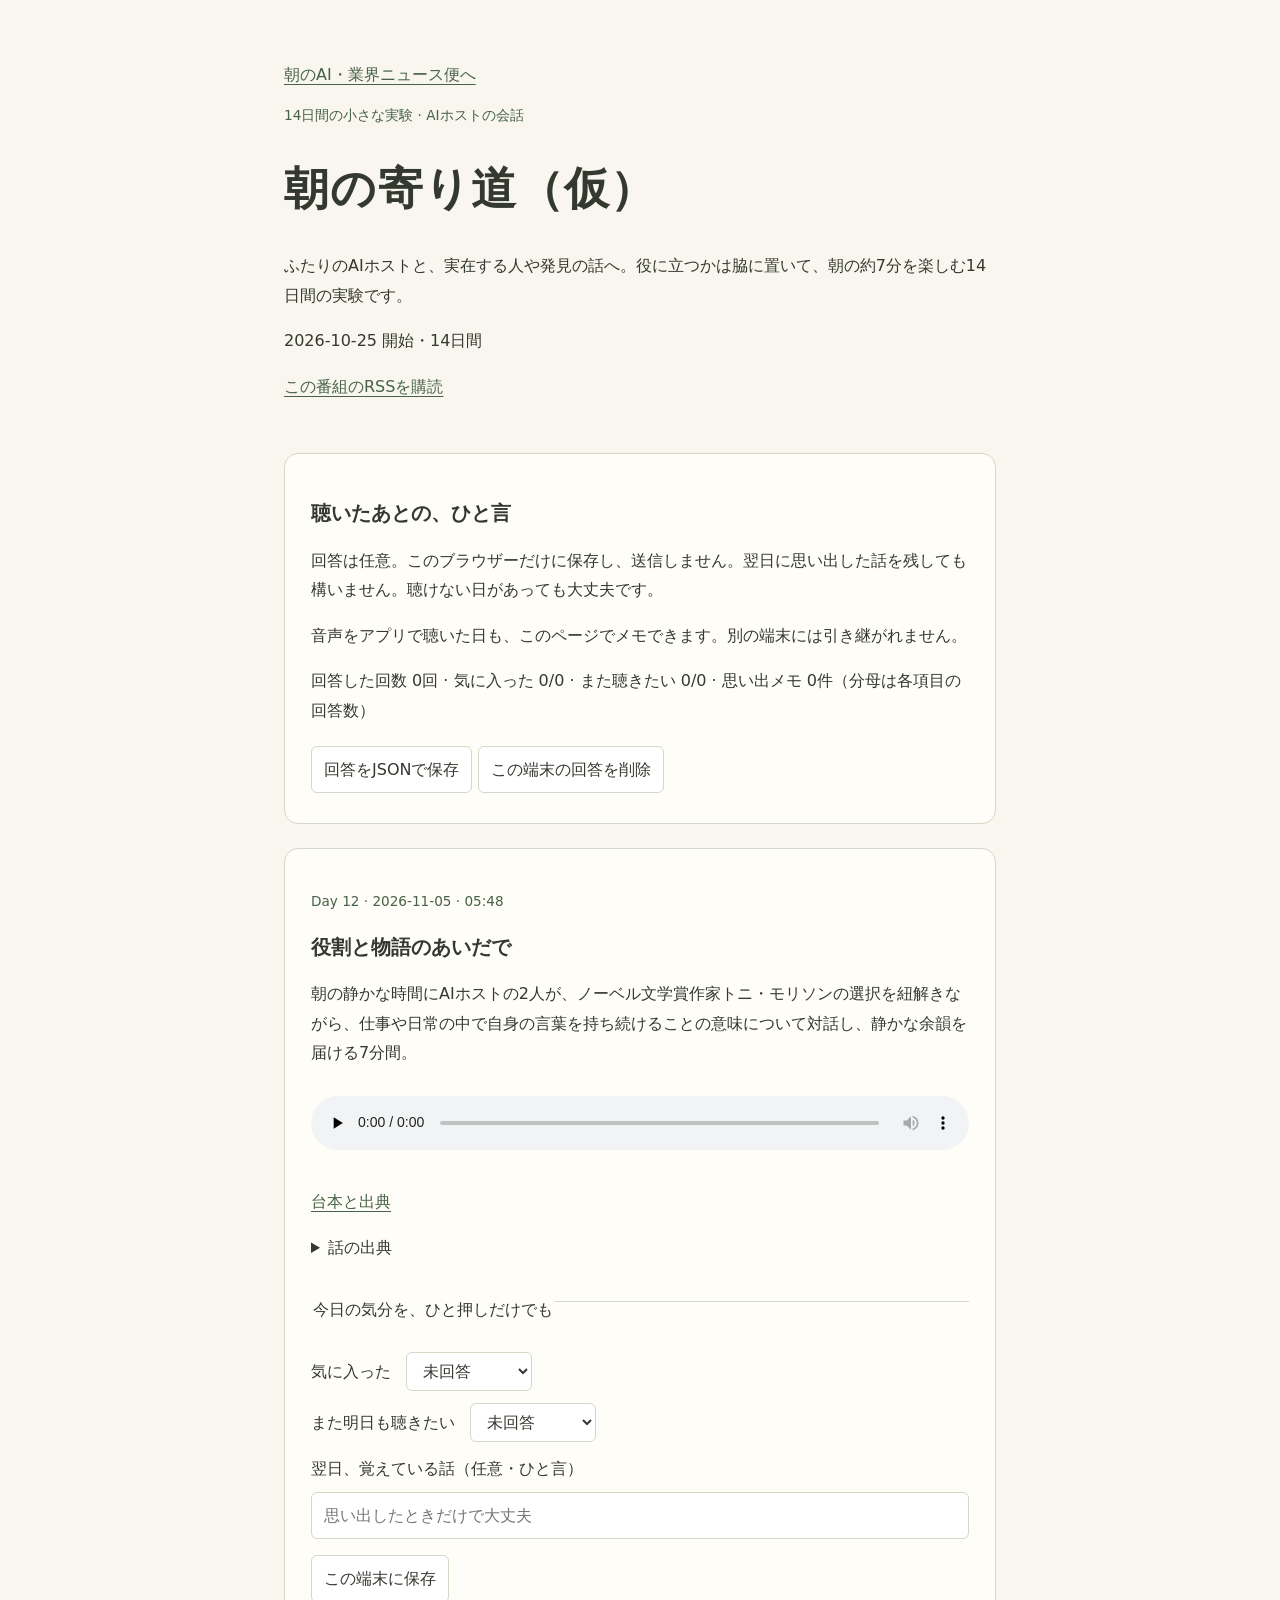
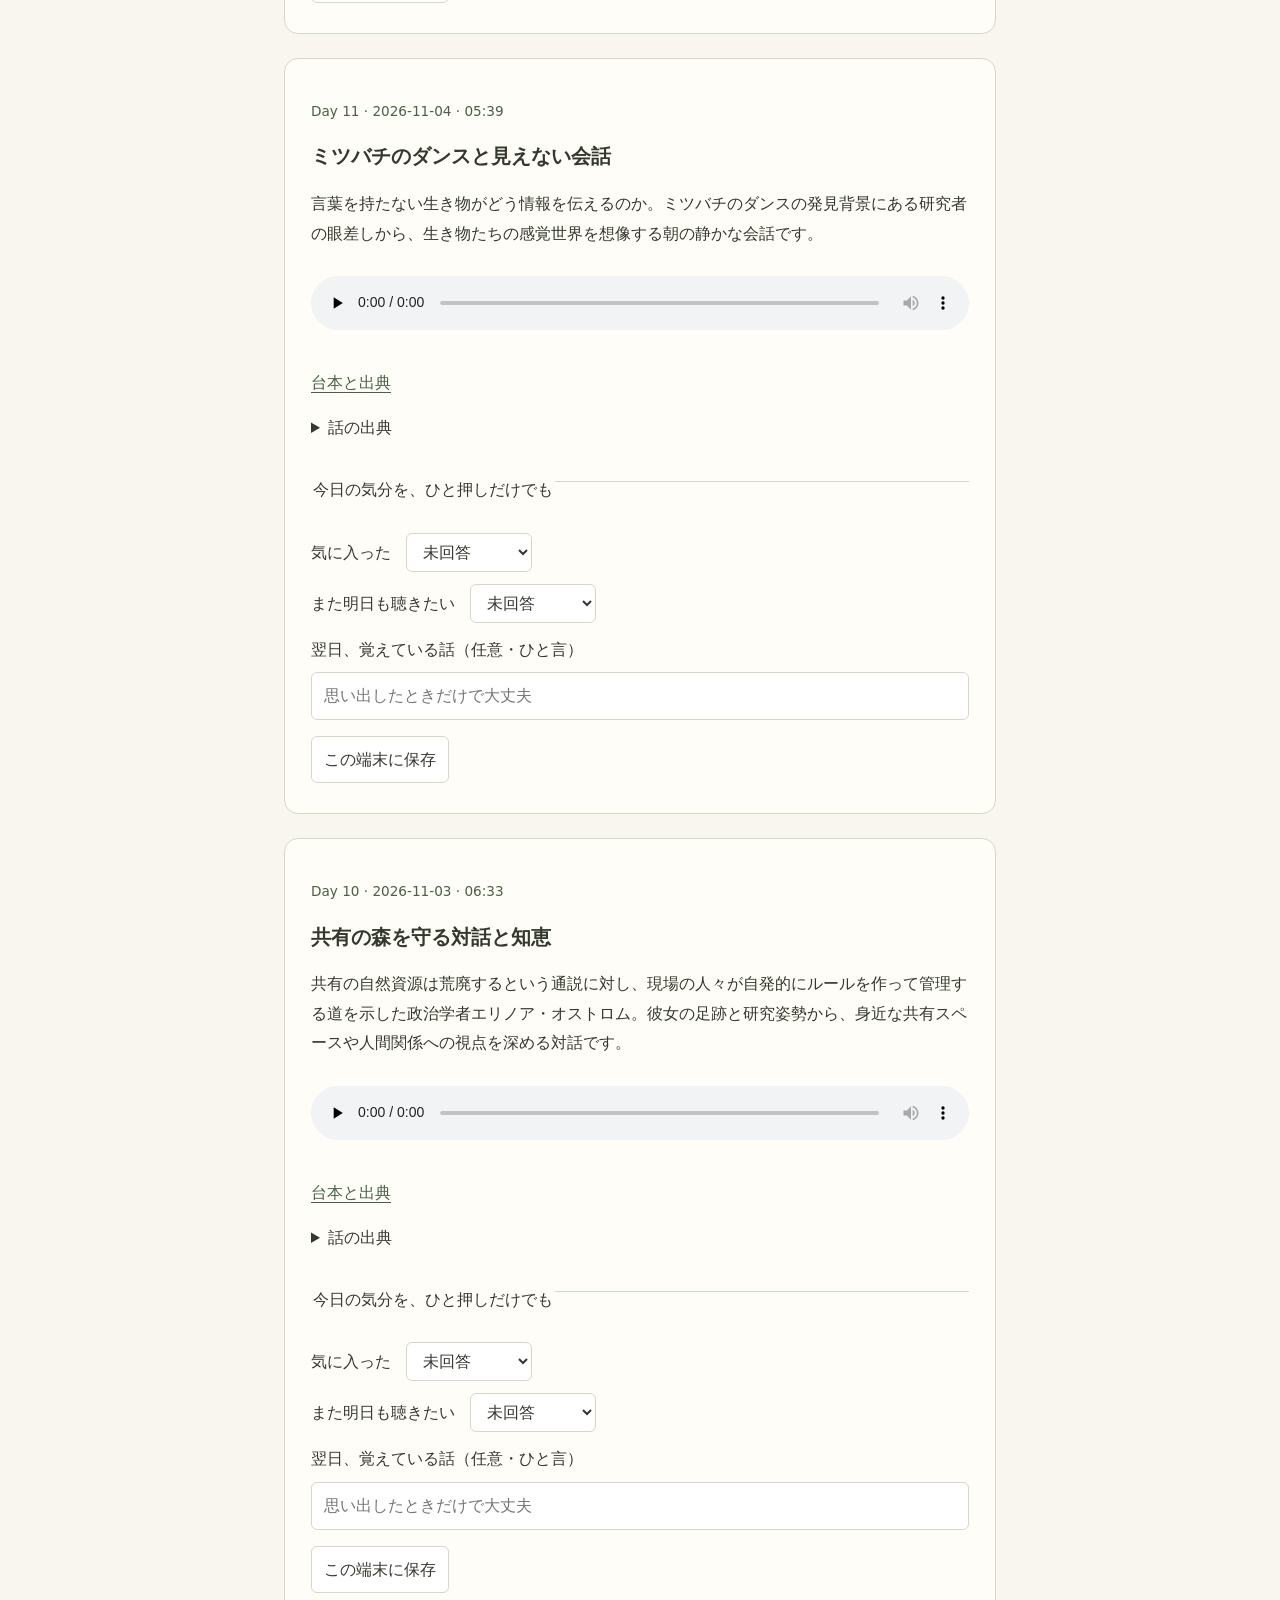
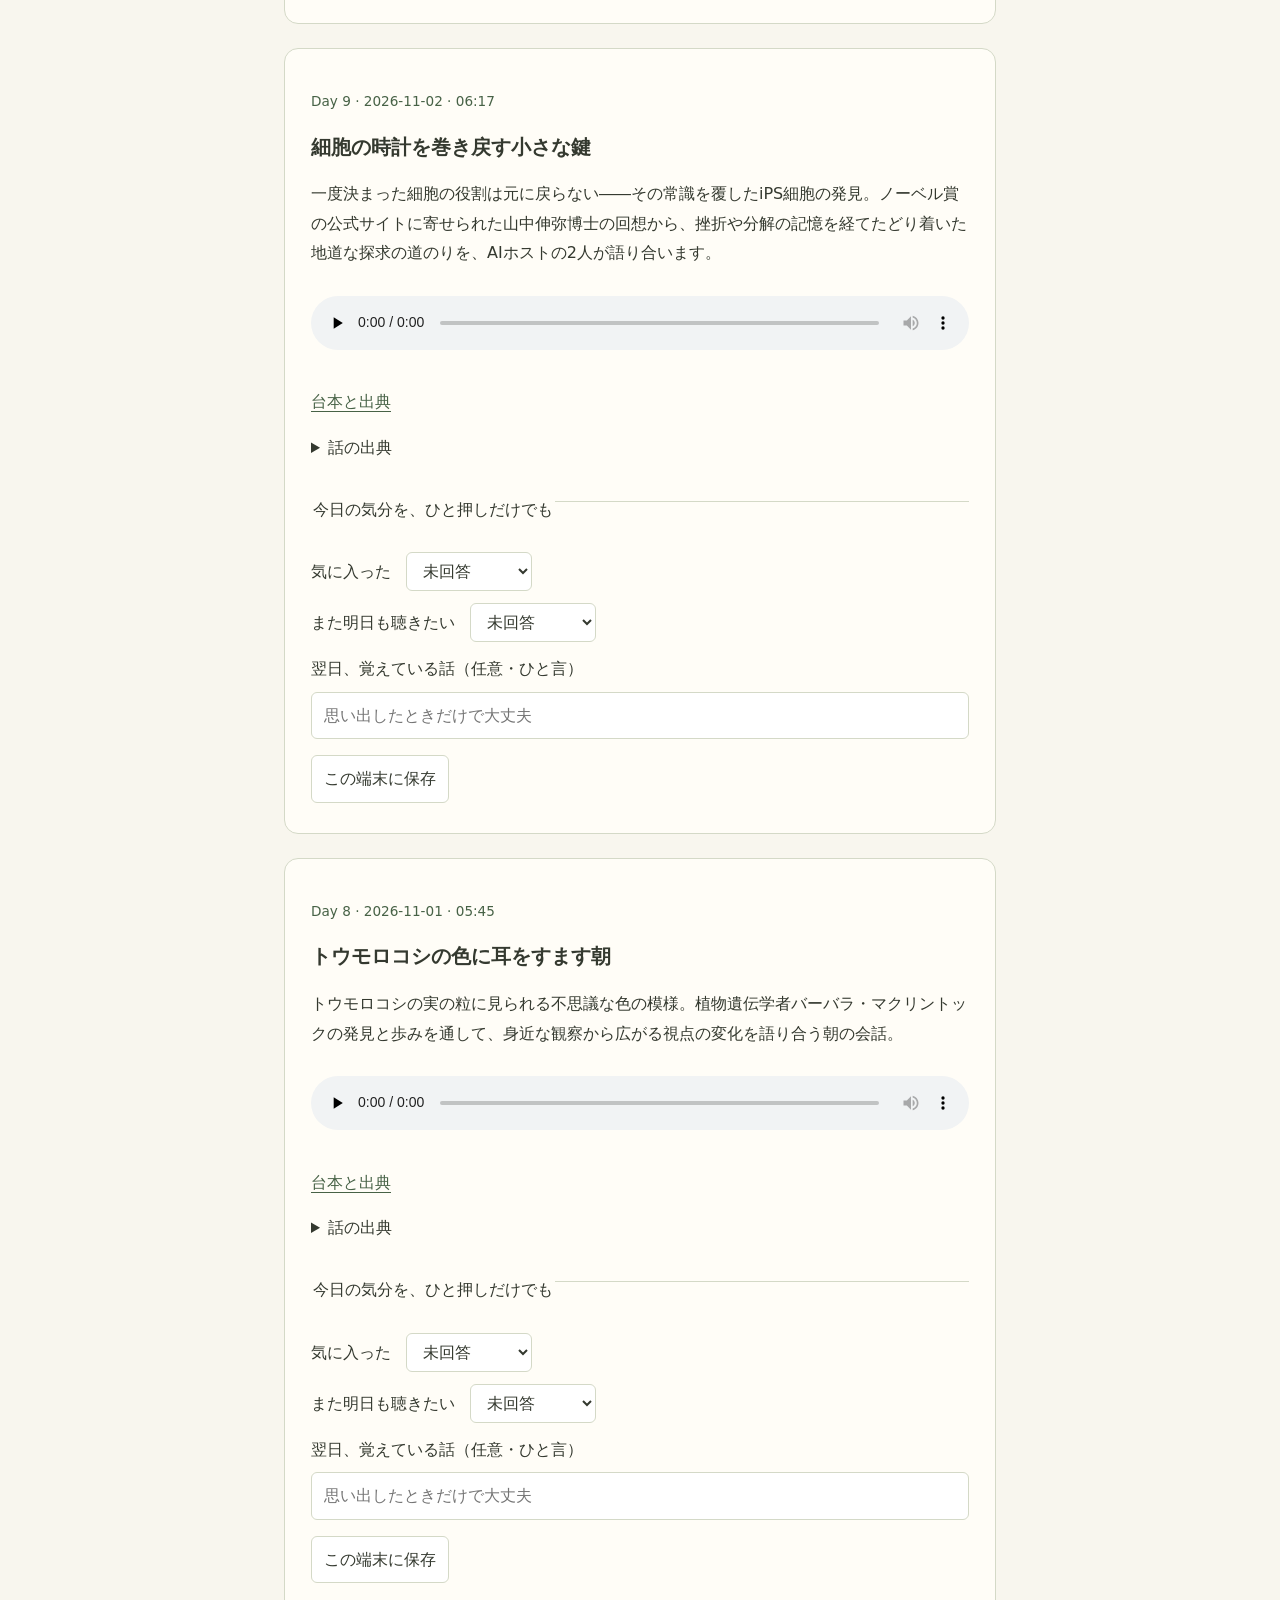
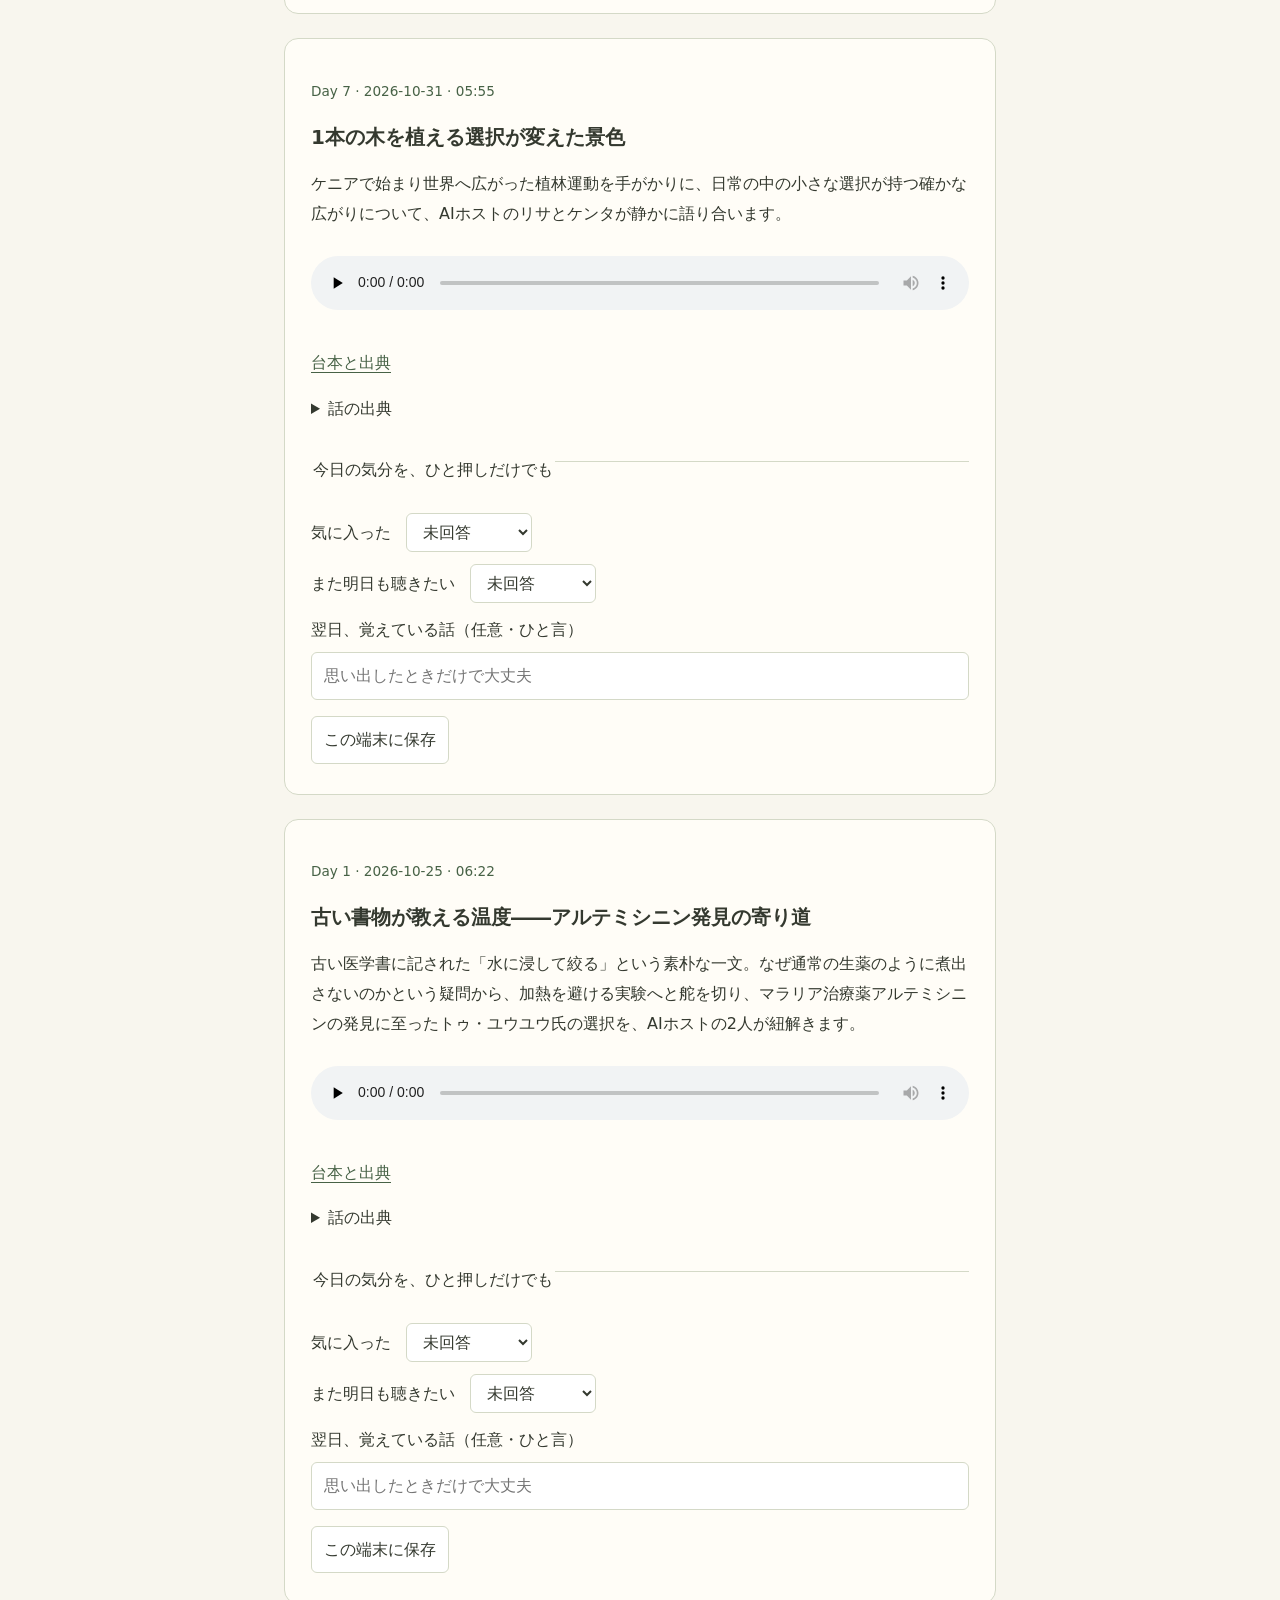
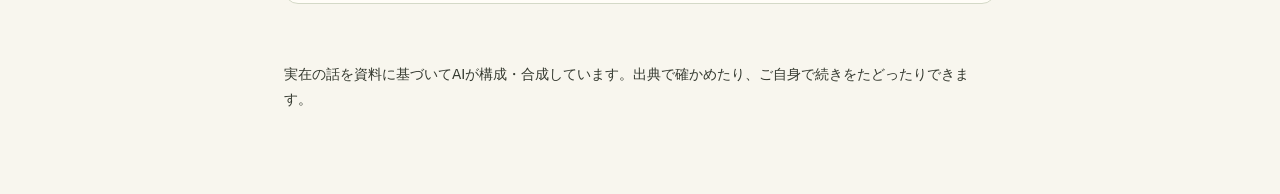
==== docs/detour/index.html @ 1626e92d "Generate morning detour episode" ====
<!doctype html>
<html lang="ja"><head><meta charset="utf-8"><meta name="viewport" content="width=device-width,initial-scale=1">
<title>朝の寄り道（仮）</title><link rel="stylesheet" href="style.css"><script defer src="feedback.js"></script></head>
<body><main><header><a href="../">朝のAI・業界ニュース便へ</a><p class="eyebrow">14日間の小さな実験 · AIホストの会話</p>
<h1>朝の寄り道（仮）</h1><p>ふたりのAIホストと、実在する人や発見の話へ。役に立つかは脇に置いて、朝の約7分を楽しむ14日間の実験です。</p><p>2026-10-25 開始・14日間</p><p><a href="feed.xml">この番組のRSSを購読</a></p></header>
<section aria-label="実験のメモ" class="notes"><h2>聴いたあとの、ひと言</h2>
<p>回答は任意。このブラウザーだけに保存し、送信しません。翌日に思い出した話を残しても構いません。聴けない日があっても大丈夫です。</p>
<p>音声をアプリで聴いた日も、このページでメモできます。別の端末には引き継がれません。</p>
<p id="feedback-summary" aria-live="polite"></p><button id="export-feedback" type="button">回答をJSONで保存</button> <button id="clear-feedback" type="button">この端末の回答を削除</button>
<output id="storage-status" aria-live="polite"></output></section>
<section aria-label="エピソード"><article data-episode="2026-11-05"><p class="day">Day 12 · 2026-11-05 · 05:48</p>
<h2>役割と物語のあいだで</h2><p>朝の静かな時間にAIホストの2人が、ノーベル文学賞作家トニ・モリソンの選択を紐解きながら、仕事や日常の中で自身の言葉を持ち続けることの意味について対話し、静かな余韻を届ける7分間。</p>
<audio controls preload="none" src="episodes/detour-2026-11-05.mp3"></audio>
<p><a href="episodes/2026-11-05.json">台本と出典</a></p><details><summary>話の出典</summary><ul><li><a href="https://www.nobelprize.org/prizes/literature/1993/morrison/facts/" rel="noopener">Nobel Prize</a></li><li><a href="https://www.nobelprize.org/prizes/literature/1993/morrison/biographical/" rel="noopener">Nobel Prize（本人の回想を含む）</a></li></ul></details>
<form data-feedback="2026-11-05"><fieldset><legend>今日の気分を、ひと押しだけでも</legend>
<label>気に入った <select name="liked"><option value="">未回答</option><option value="yes">はい</option><option value="neutral">どちらとも</option><option value="no">いいえ</option></select></label>
<label>また明日も聴きたい <select name="again"><option value="">未回答</option><option value="yes">はい</option><option value="neutral">どちらとも</option><option value="no">いいえ</option></select></label>
<label>翌日、覚えている話（任意・ひと言）<input name="remembered" maxlength="160" placeholder="思い出したときだけで大丈夫"></label>
<button type="submit">この端末に保存</button><output aria-live="polite"></output></fieldset></form></article>
<article data-episode="2026-11-04"><p class="day">Day 11 · 2026-11-04 · 05:39</p>
<h2>ミツバチのダンスと見えない会話</h2><p>言葉を持たない生き物がどう情報を伝えるのか。ミツバチのダンスの発見背景にある研究者の眼差しから、生き物たちの感覚世界を想像する朝の静かな会話です。</p>
<audio controls preload="none" src="episodes/detour-2026-11-04.mp3"></audio>
<p><a href="episodes/2026-11-04.json">台本と出典</a></p><details><summary>話の出典</summary><ul><li><a href="https://www.nobelprize.org/prizes/medicine/1973/frisch/facts/" rel="noopener">Nobel Prize</a></li><li><a href="https://www.nobelprize.org/prizes/medicine/1973/frisch/biographical/" rel="noopener">Nobel Prize（本人の回想を含む）</a></li></ul></details>
<form data-feedback="2026-11-04"><fieldset><legend>今日の気分を、ひと押しだけでも</legend>
<label>気に入った <select name="liked"><option value="">未回答</option><option value="yes">はい</option><option value="neutral">どちらとも</option><option value="no">いいえ</option></select></label>
<label>また明日も聴きたい <select name="again"><option value="">未回答</option><option value="yes">はい</option><option value="neutral">どちらとも</option><option value="no">いいえ</option></select></label>
<label>翌日、覚えている話（任意・ひと言）<input name="remembered" maxlength="160" placeholder="思い出したときだけで大丈夫"></label>
<button type="submit">この端末に保存</button><output aria-live="polite"></output></fieldset></form></article>
<article data-episode="2026-11-03"><p class="day">Day 10 · 2026-11-03 · 06:33</p>
<h2>共有の森を守る対話と知恵</h2><p>共有の自然資源は荒廃するという通説に対し、現場の人々が自発的にルールを作って管理する道を示した政治学者エリノア・オストロム。彼女の足跡と研究姿勢から、身近な共有スペースや人間関係への視点を深める対話です。</p>
<audio controls preload="none" src="episodes/detour-2026-11-03.mp3"></audio>
<p><a href="episodes/2026-11-03.json">台本と出典</a></p><details><summary>話の出典</summary><ul><li><a href="https://www.nobelprize.org/prizes/economic-sciences/2009/ostrom/facts/" rel="noopener">Nobel Prize</a></li><li><a href="https://www.nobelprize.org/prizes/economic-sciences/2009/ostrom/biographical/" rel="noopener">Nobel Prize（本人の回想を含む）</a></li></ul></details>
<form data-feedback="2026-11-03"><fieldset><legend>今日の気分を、ひと押しだけでも</legend>
<label>気に入った <select name="liked"><option value="">未回答</option><option value="yes">はい</option><option value="neutral">どちらとも</option><option value="no">いいえ</option></select></label>
<label>また明日も聴きたい <select name="again"><option value="">未回答</option><option value="yes">はい</option><option value="neutral">どちらとも</option><option value="no">いいえ</option></select></label>
<label>翌日、覚えている話（任意・ひと言）<input name="remembered" maxlength="160" placeholder="思い出したときだけで大丈夫"></label>
<button type="submit">この端末に保存</button><output aria-live="polite"></output></fieldset></form></article>
<article data-episode="2026-11-02"><p class="day">Day 9 · 2026-11-02 · 06:17</p>
<h2>細胞の時計を巻き戻す小さな鍵</h2><p>一度決まった細胞の役割は元に戻らない――その常識を覆したiPS細胞の発見。ノーベル賞の公式サイトに寄せられた山中伸弥博士の回想から、挫折や分解の記憶を経てたどり着いた地道な探求の道のりを、AIホストの2人が語り合います。</p>
<audio controls preload="none" src="episodes/detour-2026-11-02.mp3"></audio>
<p><a href="episodes/2026-11-02.json">台本と出典</a></p><details><summary>話の出典</summary><ul><li><a href="https://www.nobelprize.org/prizes/medicine/2012/yamanaka/facts/" rel="noopener">Nobel Prize</a></li><li><a href="https://www.nobelprize.org/prizes/medicine/2012/yamanaka/biographical/" rel="noopener">Nobel Prize（本人の回想を含む）</a></li></ul></details>
<form data-feedback="2026-11-02"><fieldset><legend>今日の気分を、ひと押しだけでも</legend>
<label>気に入った <select name="liked"><option value="">未回答</option><option value="yes">はい</option><option value="neutral">どちらとも</option><option value="no">いいえ</option></select></label>
<label>また明日も聴きたい <select name="again"><option value="">未回答</option><option value="yes">はい</option><option value="neutral">どちらとも</option><option value="no">いいえ</option></select></label>
<label>翌日、覚えている話（任意・ひと言）<input name="remembered" maxlength="160" placeholder="思い出したときだけで大丈夫"></label>
<button type="submit">この端末に保存</button><output aria-live="polite"></output></fieldset></form></article>
<article data-episode="2026-11-01"><p class="day">Day 8 · 2026-11-01 · 05:45</p>
<h2>トウモロコシの色に耳をすます朝</h2><p>トウモロコシの実の粒に見られる不思議な色の模様。植物遺伝学者バーバラ・マクリントックの発見と歩みを通して、身近な観察から広がる視点の変化を語り合う朝の会話。</p>
<audio controls preload="none" src="episodes/detour-2026-11-01.mp3"></audio>
<p><a href="episodes/2026-11-01.json">台本と出典</a></p><details><summary>話の出典</summary><ul><li><a href="https://www.nobelprize.org/prizes/medicine/1983/mcclintock/facts/" rel="noopener">Nobel Prize</a></li><li><a href="https://www.nobelprize.org/prizes/medicine/1983/mcclintock/biographical/" rel="noopener">Nobel Prize（本人の回想を含む）</a></li></ul></details>
<form data-feedback="2026-11-01"><fieldset><legend>今日の気分を、ひと押しだけでも</legend>
<label>気に入った <select name="liked"><option value="">未回答</option><option value="yes">はい</option><option value="neutral">どちらとも</option><option value="no">いいえ</option></select></label>
<label>また明日も聴きたい <select name="again"><option value="">未回答</option><option value="yes">はい</option><option value="neutral">どちらとも</option><option value="no">いいえ</option></select></label>
<label>翌日、覚えている話（任意・ひと言）<input name="remembered" maxlength="160" placeholder="思い出したときだけで大丈夫"></label>
<button type="submit">この端末に保存</button><output aria-live="polite"></output></fieldset></form></article>
<article data-episode="2026-10-31"><p class="day">Day 7 · 2026-10-31 · 05:55</p>
<h2>1本の木を植える選択が変えた景色</h2><p>ケニアで始まり世界へ広がった植林運動を手がかりに、日常の中の小さな選択が持つ確かな広がりについて、AIホストのリサとケンタが静かに語り合います。</p>
<audio controls preload="none" src="episodes/detour-2026-10-31.mp3"></audio>
<p><a href="episodes/2026-10-31.json">台本と出典</a></p><details><summary>話の出典</summary><ul><li><a href="https://www.nobelprize.org/prizes/peace/2004/maathai/facts/" rel="noopener">Nobel Prize</a></li><li><a href="https://www.nobelprize.org/prizes/peace/2004/maathai/biographical/" rel="noopener">Nobel Prize（本人の回想を含む）</a></li></ul></details>
<form data-feedback="2026-10-31"><fieldset><legend>今日の気分を、ひと押しだけでも</legend>
<label>気に入った <select name="liked"><option value="">未回答</option><option value="yes">はい</option><option value="neutral">どちらとも</option><option value="no">いいえ</option></select></label>
<label>また明日も聴きたい <select name="again"><option value="">未回答</option><option value="yes">はい</option><option value="neutral">どちらとも</option><option value="no">いいえ</option></select></label>
<label>翌日、覚えている話（任意・ひと言）<input name="remembered" maxlength="160" placeholder="思い出したときだけで大丈夫"></label>
<button type="submit">この端末に保存</button><output aria-live="polite"></output></fieldset></form></article>
<article data-episode="2026-10-25"><p class="day">Day 1 · 2026-10-25 · 06:22</p>
<h2>古い書物が教える温度――アルテミシニン発見の寄り道</h2><p>古い医学書に記された「水に浸して絞る」という素朴な一文。なぜ通常の生薬のように煮出さないのかという疑問から、加熱を避ける実験へと舵を切り、マラリア治療薬アルテミシニンの発見に至ったトゥ・ユウユウ氏の選択を、AIホストの2人が紐解きます。</p>
<audio controls preload="none" src="episodes/detour-2026-10-25.mp3"></audio>
<p><a href="episodes/2026-10-25.json">台本と出典</a></p><details><summary>話の出典</summary><ul><li><a href="https://www.nobelprize.org/prizes/medicine/2015/tu/facts/" rel="noopener">Nobel Prize</a></li><li><a href="https://www.nobelprize.org/prizes/medicine/2015/tu/biographical/" rel="noopener">Nobel Prize（本人の回想を含む）</a></li></ul></details>
<form data-feedback="2026-10-25"><fieldset><legend>今日の気分を、ひと押しだけでも</legend>
<label>気に入った <select name="liked"><option value="">未回答</option><option value="yes">はい</option><option value="neutral">どちらとも</option><option value="no">いいえ</option></select></label>
<label>また明日も聴きたい <select name="again"><option value="">未回答</option><option value="yes">はい</option><option value="neutral">どちらとも</option><option value="no">いいえ</option></select></label>
<label>翌日、覚えている話（任意・ひと言）<input name="remembered" maxlength="160" placeholder="思い出したときだけで大丈夫"></label>
<button type="submit">この端末に保存</button><output aria-live="polite"></output></fieldset></form></article></section>
<footer><p>実在の話を資料に基づいてAIが構成・合成しています。出典で確かめたり、ご自身で続きをたどったりできます。</p></footer>
</main></body></html>
---- docs/detour/style.css ----
:root{color-scheme:light;--ink:#34392f;--paper:#f8f6ee;--line:#d4d9c7;--accent:#476246}*{box-sizing:border-box}body{margin:0;background:var(--paper);color:var(--ink);font-family:system-ui,-apple-system,sans-serif;line-height:1.85}main{max-width:760px;margin:auto;padding:48px 24px}header{padding:12px 0 36px}h1{font-size:clamp(1.9rem,5vw,2.8rem);line-height:1.4;letter-spacing:.03em}h2{font-size:1.25rem;line-height:1.6}.eyebrow,.day{color:var(--accent);font-size:.85rem}a{color:var(--accent);text-underline-offset:4px}article,.notes{padding:26px;border:1px solid var(--line);border-radius:14px;background:#fffdf7;margin:0 0 24px}audio{width:100%;margin:12px 0}fieldset{border:0;padding:16px 0 0;margin:16px 0 0;border-top:1px solid var(--line)}legend{padding-top:16px}label{display:block;margin:12px 0}select,input,button{font:inherit;border:1px solid var(--line);border-radius:6px;padding:8px 12px;background:white;color:var(--ink)}select{margin-left:10px}input{display:block;width:100%;margin-top:8px}button{cursor:pointer;min-height:44px;margin:4px 0}button:hover{background:#edf1e5}output{display:block;font-size:.9rem;color:var(--accent)}footer{font-size:.85rem;padding:20px 0}summary{cursor:pointer}*:focus-visible{outline:3px solid #75935c;outline-offset:3px}@media(max-width:480px){main{padding:24px 16px}article,.notes{padding:18px}select{display:block;margin:6px 0}}
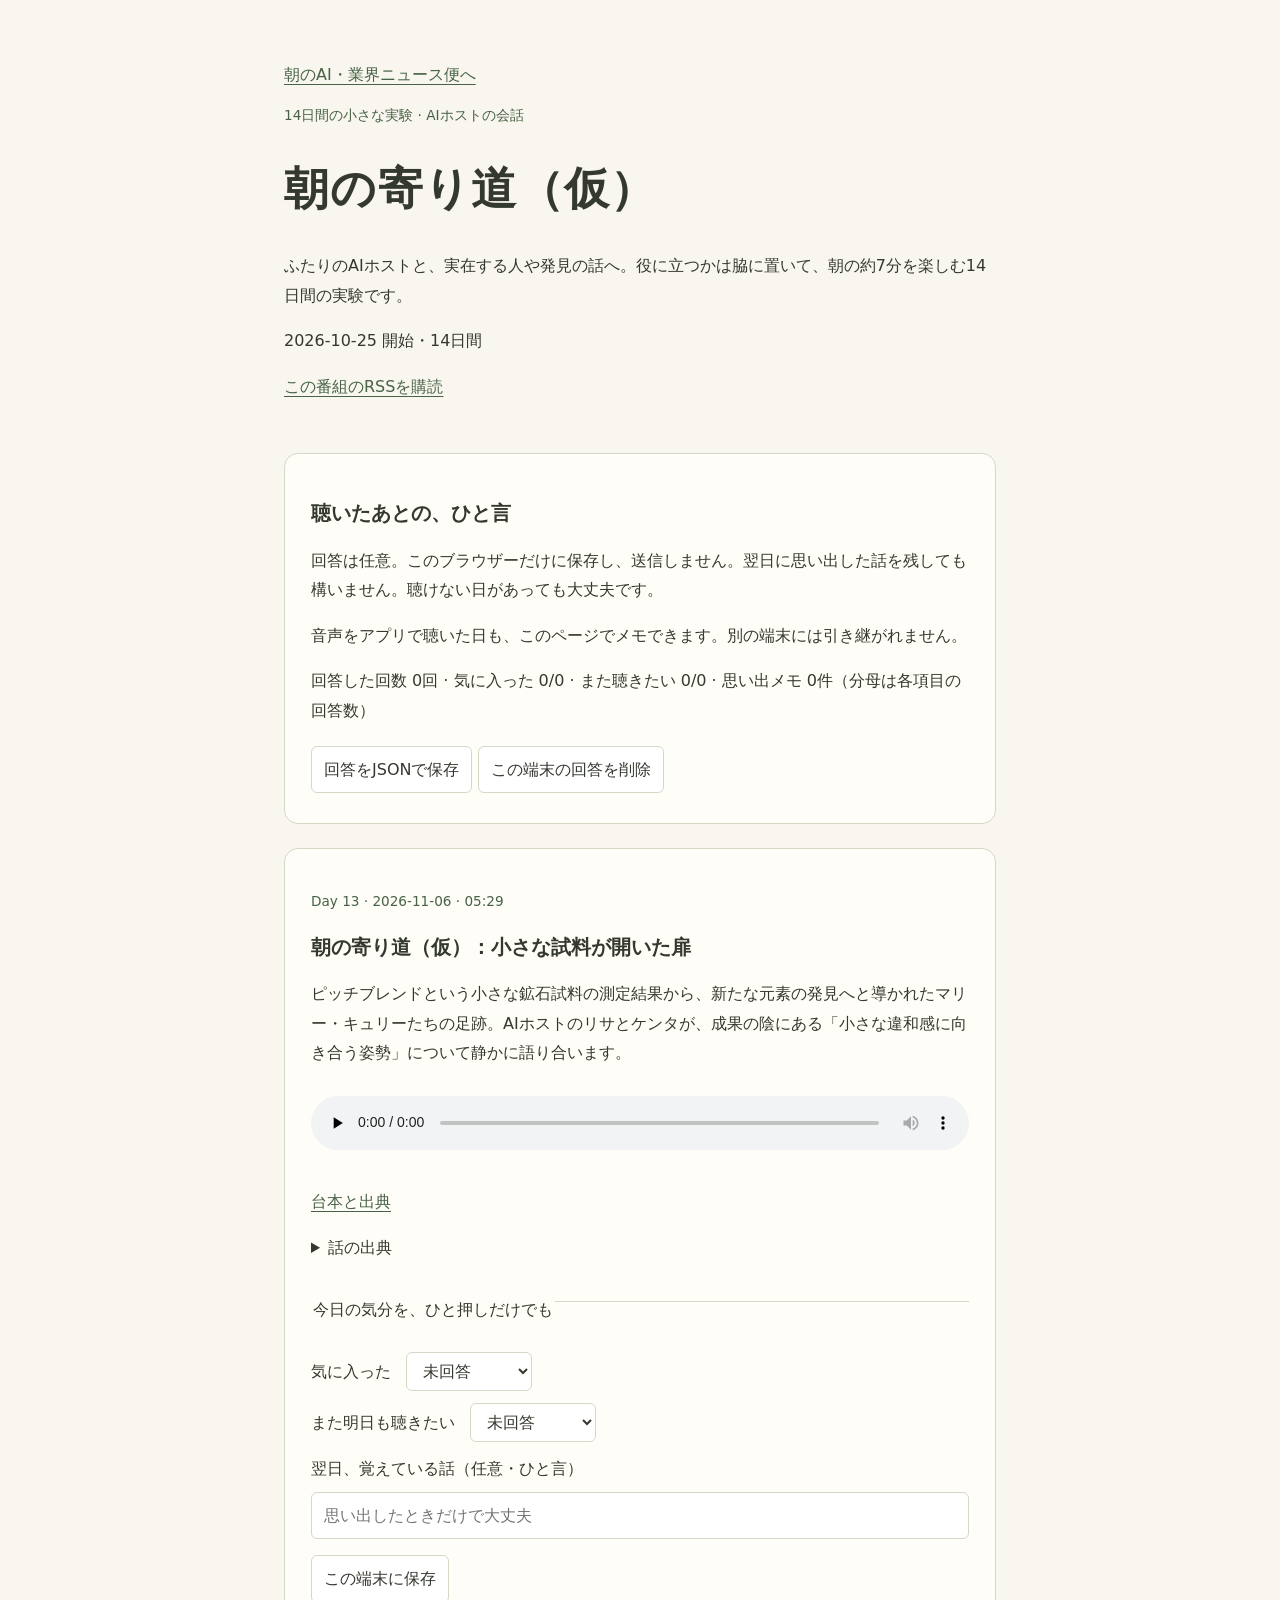
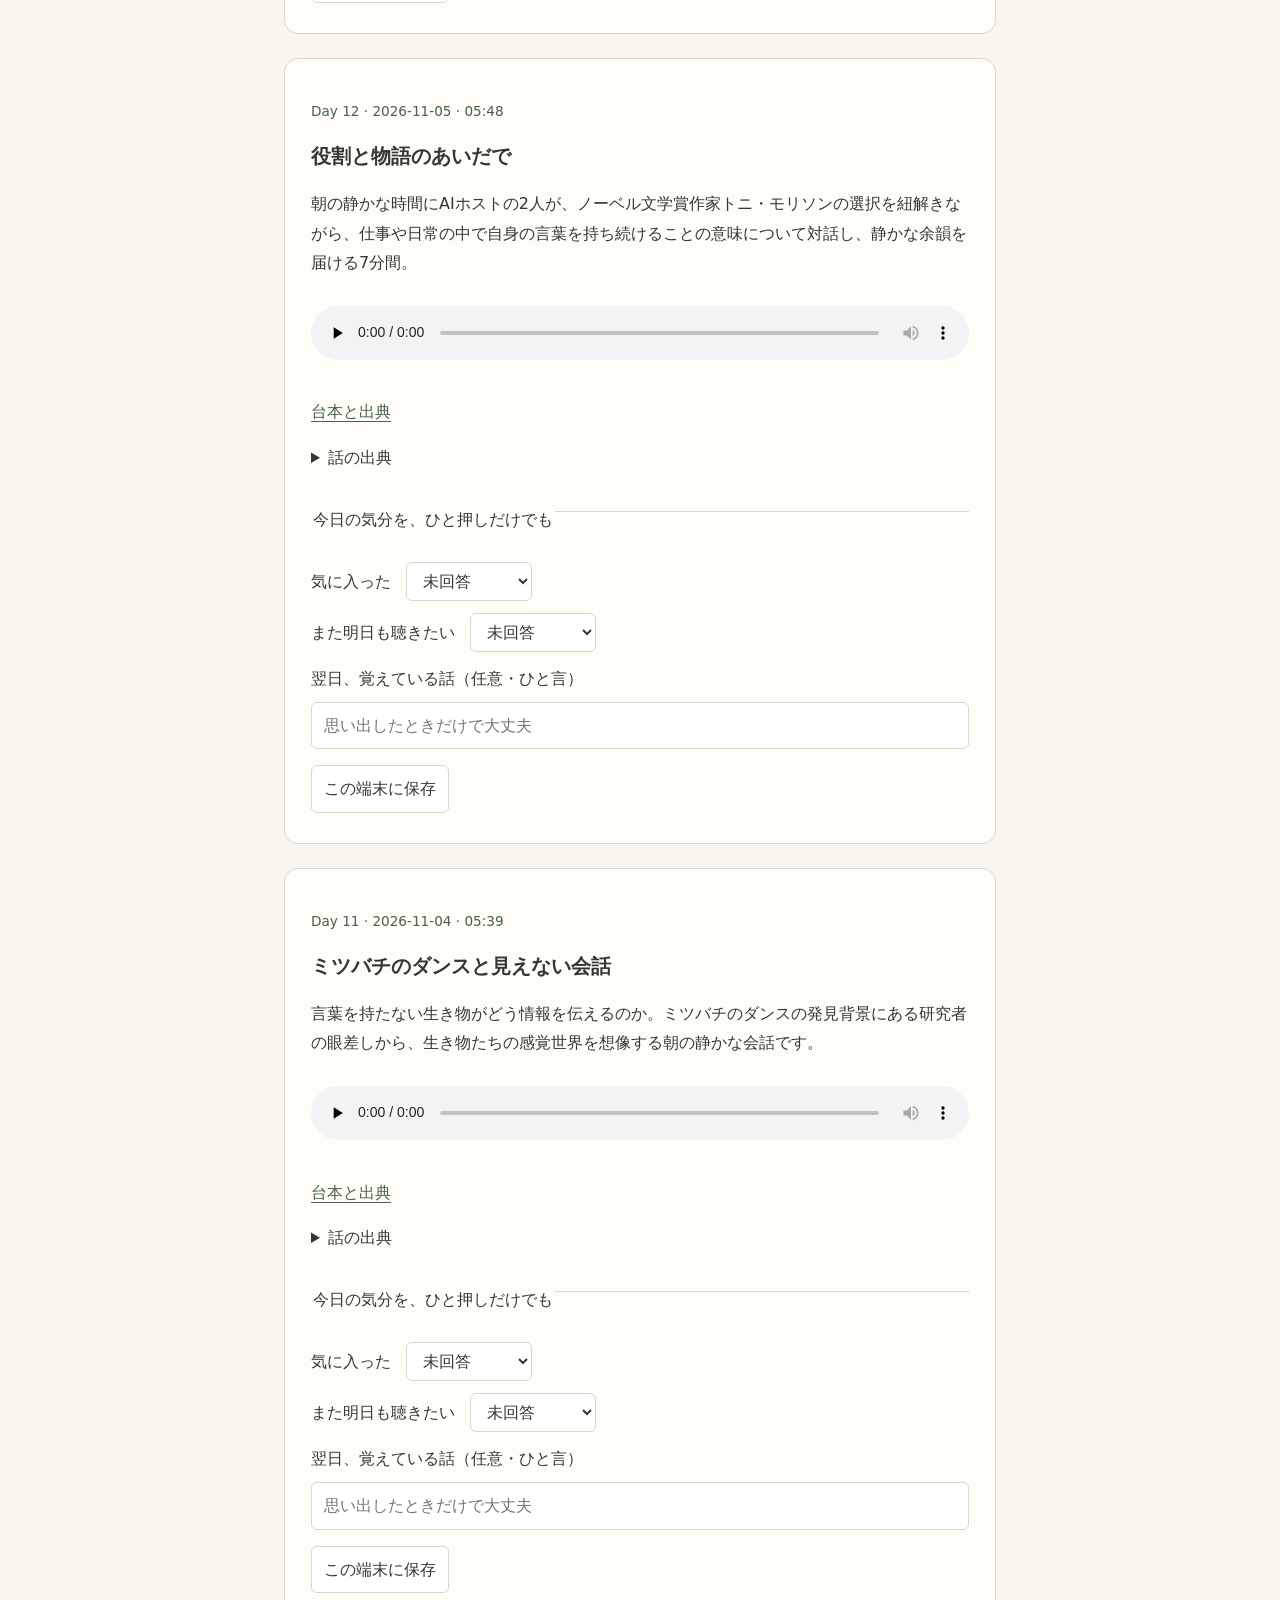
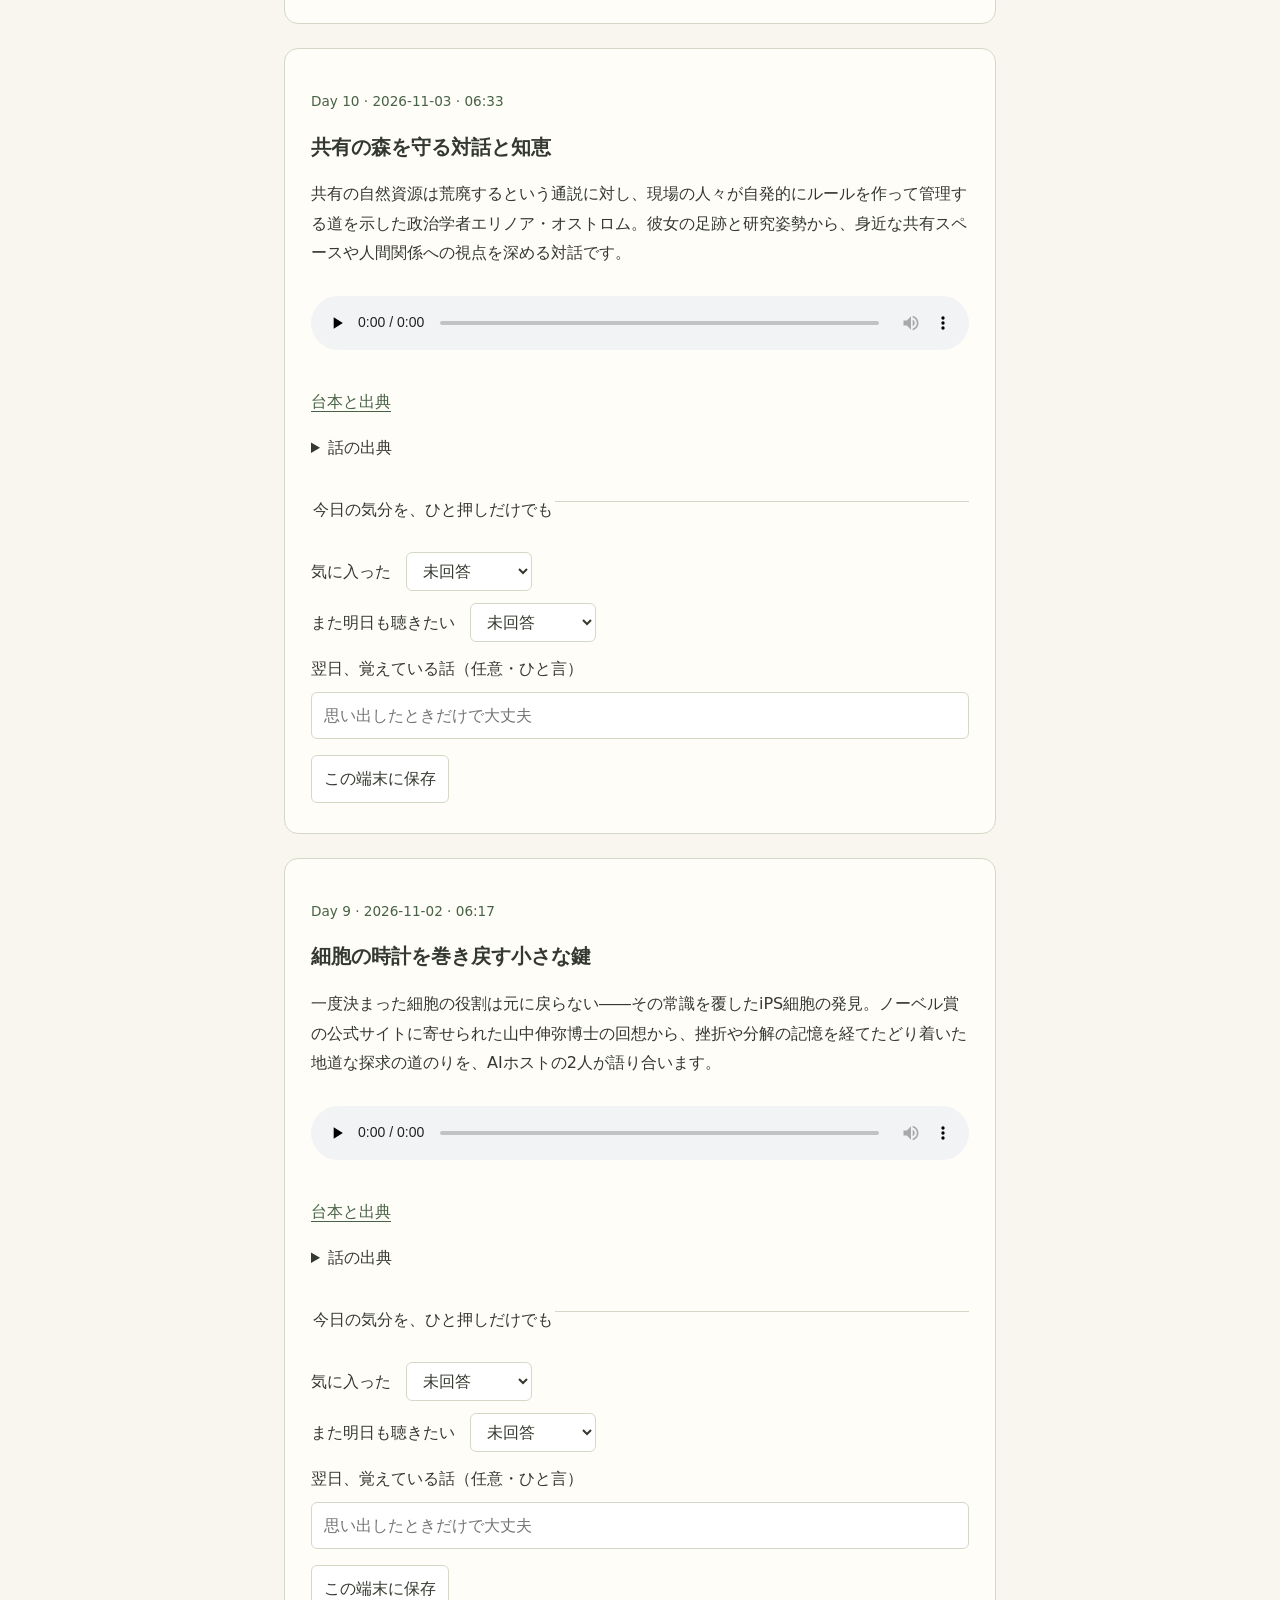
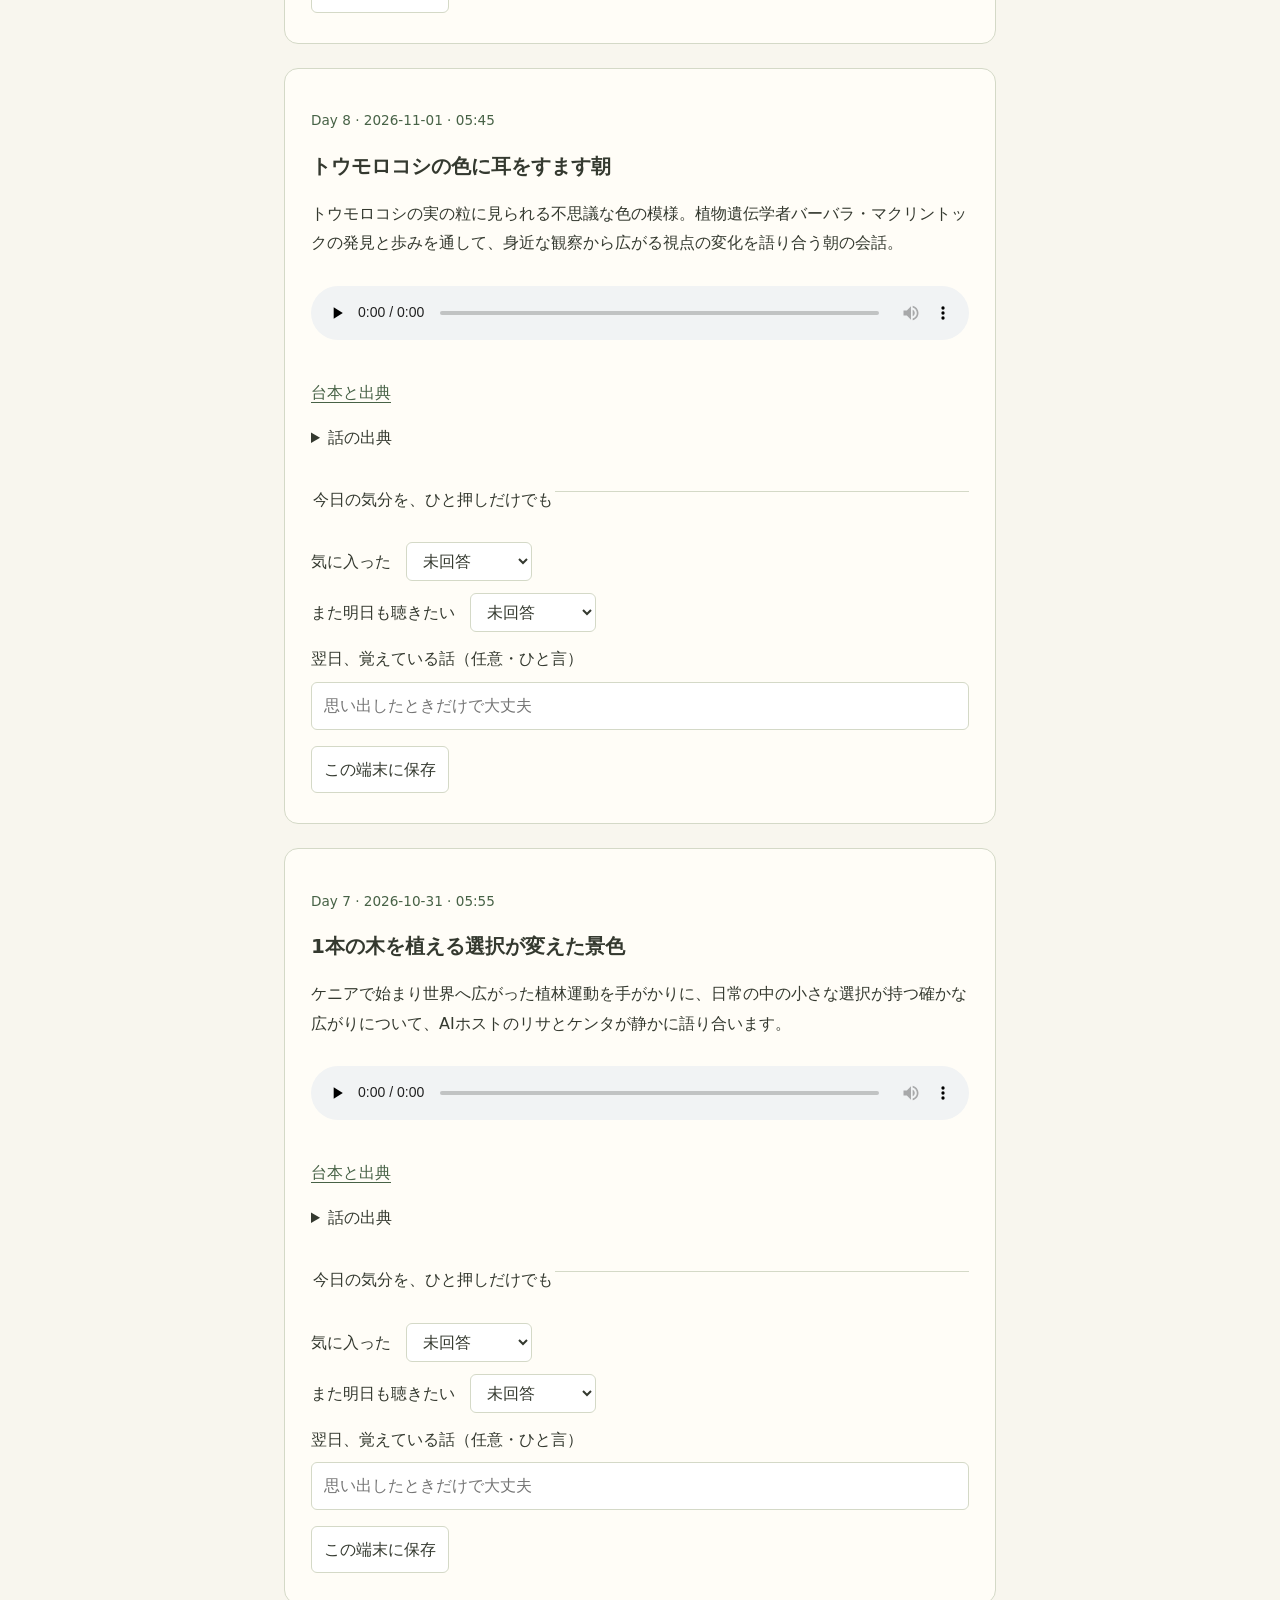
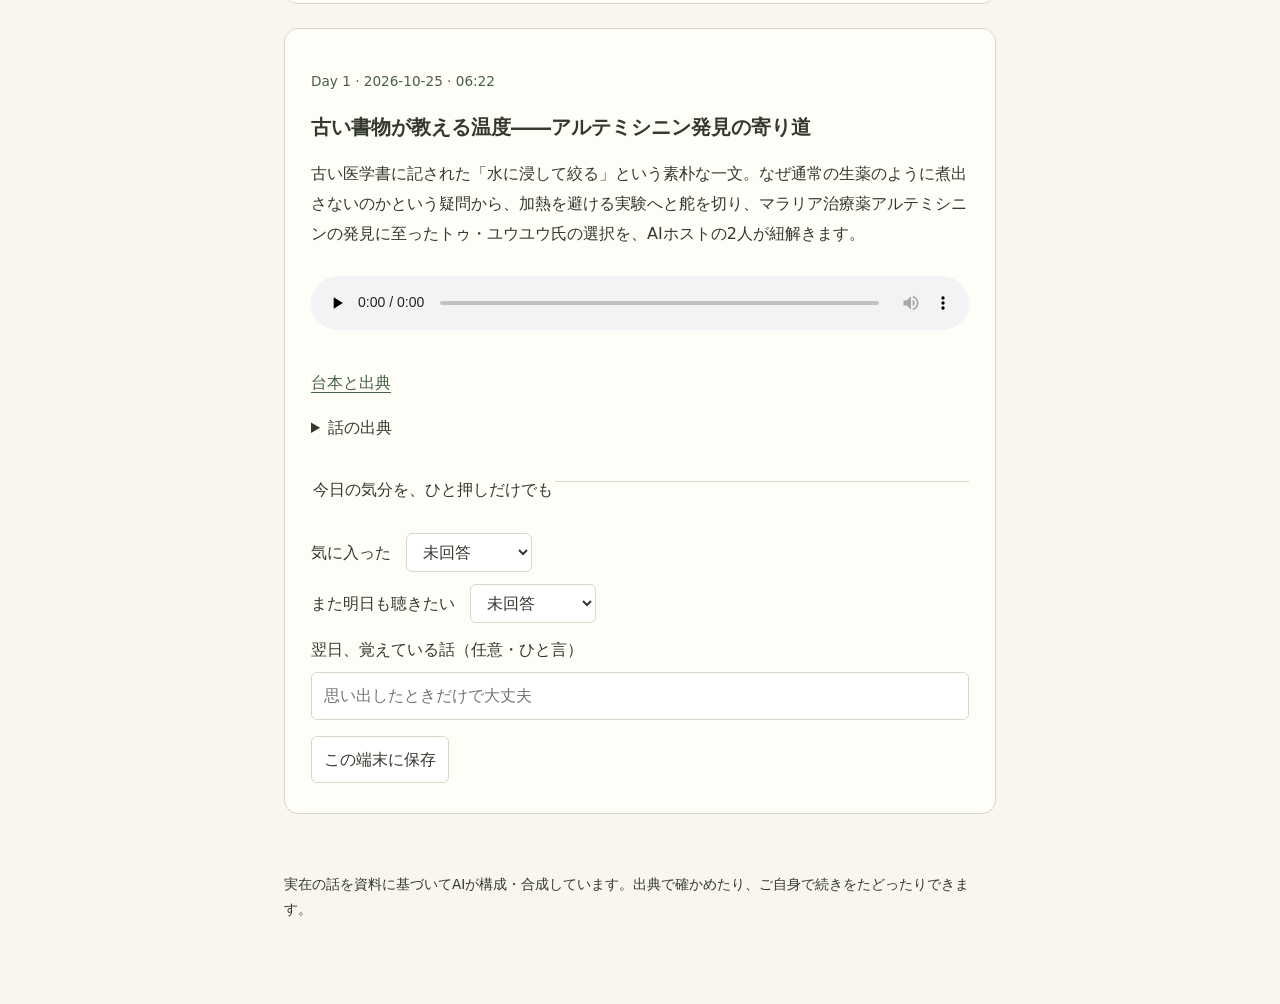
==== commit a95894f9: "Generate morning detour episode" ====
--- a/docs/detour/index.html
+++ b/docs/detour/index.html
@@ -8,7 +8,16 @@
 <p>音声をアプリで聴いた日も、このページでメモできます。別の端末には引き継がれません。</p>
 <p id="feedback-summary" aria-live="polite"></p><button id="export-feedback" type="button">回答をJSONで保存</button> <button id="clear-feedback" type="button">この端末の回答を削除</button>
 <output id="storage-status" aria-live="polite"></output></section>
-<section aria-label="エピソード"><article data-episode="2026-11-05"><p class="day">Day 12 · 2026-11-05 · 05:48</p>
+<section aria-label="エピソード"><article data-episode="2026-11-06"><p class="day">Day 13 · 2026-11-06 · 05:29</p>
+<h2>朝の寄り道（仮）：小さな試料が開いた扉</h2><p>ピッチブレンドという小さな鉱石試料の測定結果から、新たな元素の発見へと導かれたマリー・キュリーたちの足跡。AIホストのリサとケンタが、成果の陰にある「小さな違和感に向き合う姿勢」について静かに語り合います。</p>
+<audio controls preload="none" src="episodes/detour-2026-11-06.mp3"></audio>
+<p><a href="episodes/2026-11-06.json">台本と出典</a></p><details><summary>話の出典</summary><ul><li><a href="https://www.nobelprize.org/prizes/physics/1903/marie-curie/facts/" rel="noopener">Nobel Prize</a></li><li><a href="https://www.nobelprize.org/prizes/physics/1903/marie-curie/biographical/" rel="noopener">Nobel Prize（本人の回想を含む）</a></li></ul></details>
+<form data-feedback="2026-11-06"><fieldset><legend>今日の気分を、ひと押しだけでも</legend>
+<label>気に入った <select name="liked"><option value="">未回答</option><option value="yes">はい</option><option value="neutral">どちらとも</option><option value="no">いいえ</option></select></label>
+<label>また明日も聴きたい <select name="again"><option value="">未回答</option><option value="yes">はい</option><option value="neutral">どちらとも</option><option value="no">いいえ</option></select></label>
+<label>翌日、覚えている話（任意・ひと言）<input name="remembered" maxlength="160" placeholder="思い出したときだけで大丈夫"></label>
+<button type="submit">この端末に保存</button><output aria-live="polite"></output></fieldset></form></article>
+<article data-episode="2026-11-05"><p class="day">Day 12 · 2026-11-05 · 05:48</p>
 <h2>役割と物語のあいだで</h2><p>朝の静かな時間にAIホストの2人が、ノーベル文学賞作家トニ・モリソンの選択を紐解きながら、仕事や日常の中で自身の言葉を持ち続けることの意味について対話し、静かな余韻を届ける7分間。</p>
 <audio controls preload="none" src="episodes/detour-2026-11-05.mp3"></audio>
 <p><a href="episodes/2026-11-05.json">台本と出典</a></p><details><summary>話の出典</summary><ul><li><a href="https://www.nobelprize.org/prizes/literature/1993/morrison/facts/" rel="noopener">Nobel Prize</a></li><li><a href="https://www.nobelprize.org/prizes/literature/1993/morrison/biographical/" rel="noopener">Nobel Prize（本人の回想を含む）</a></li></ul></details>
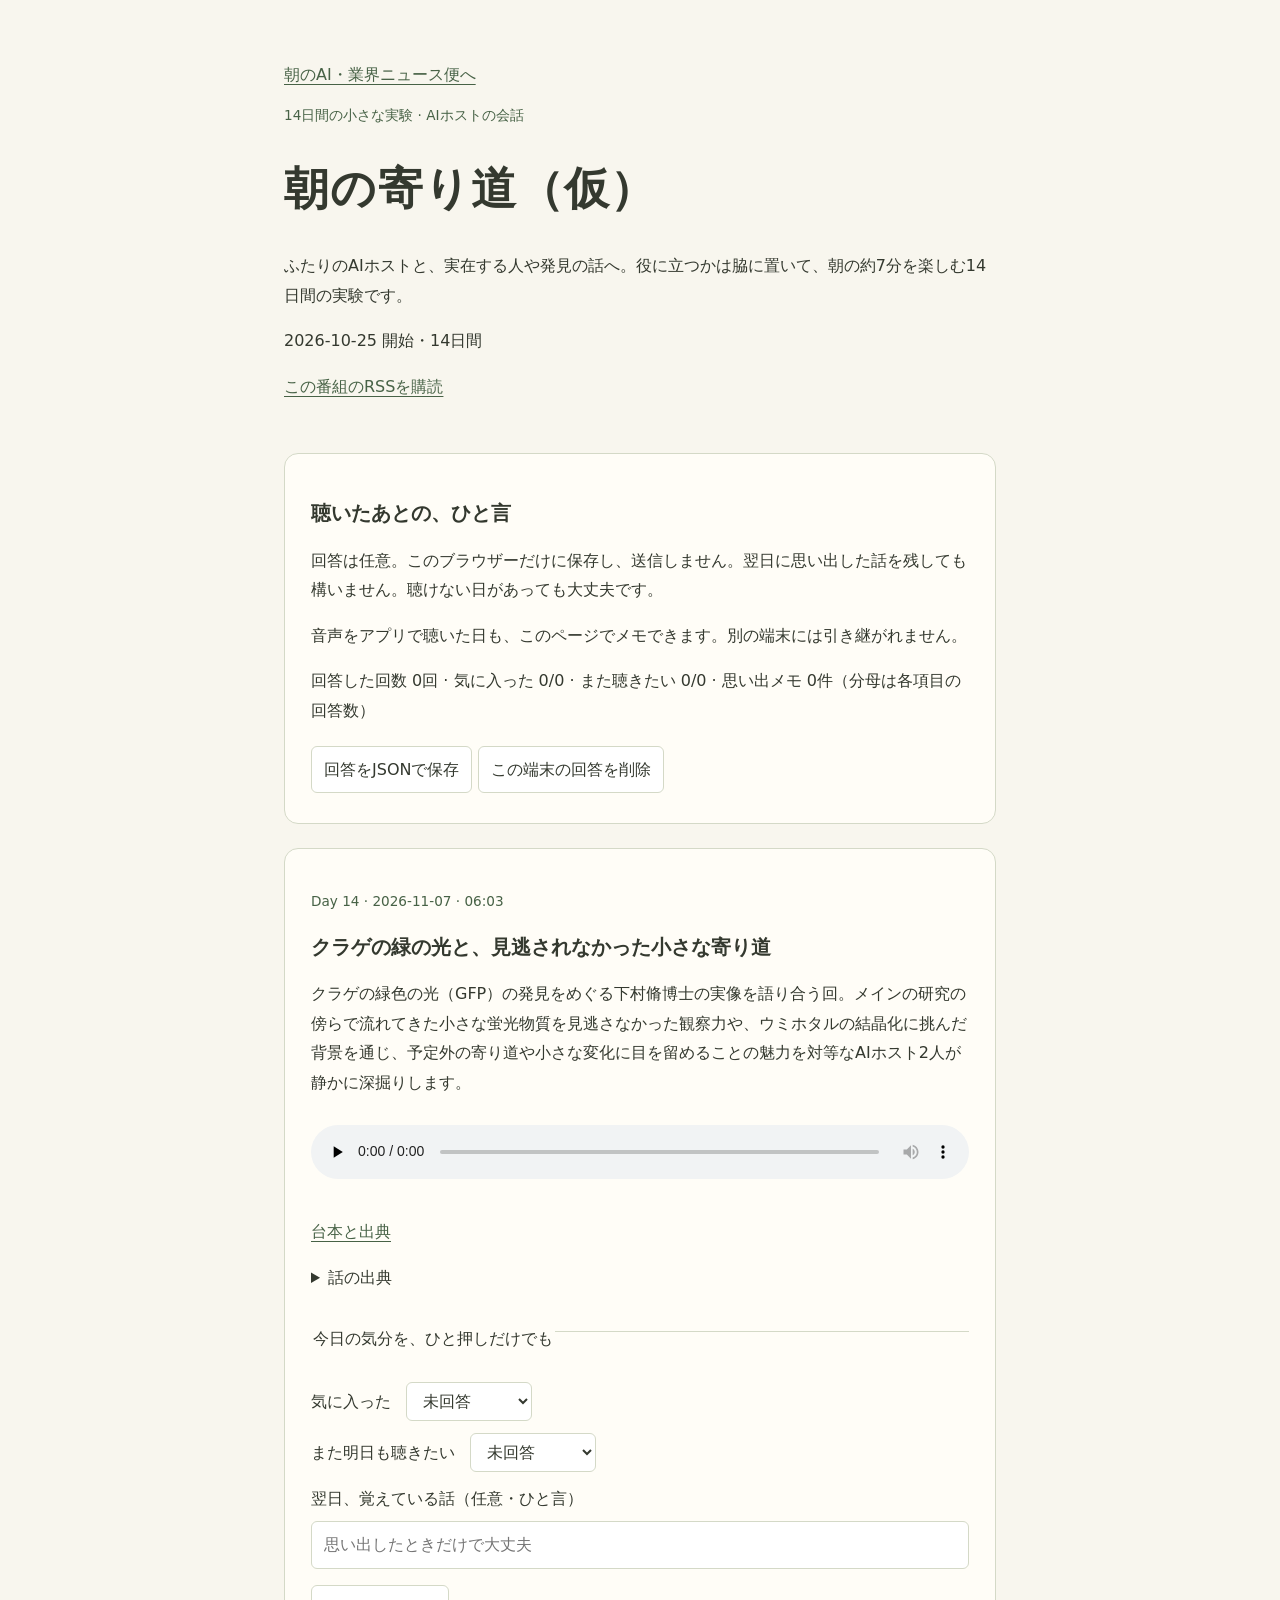
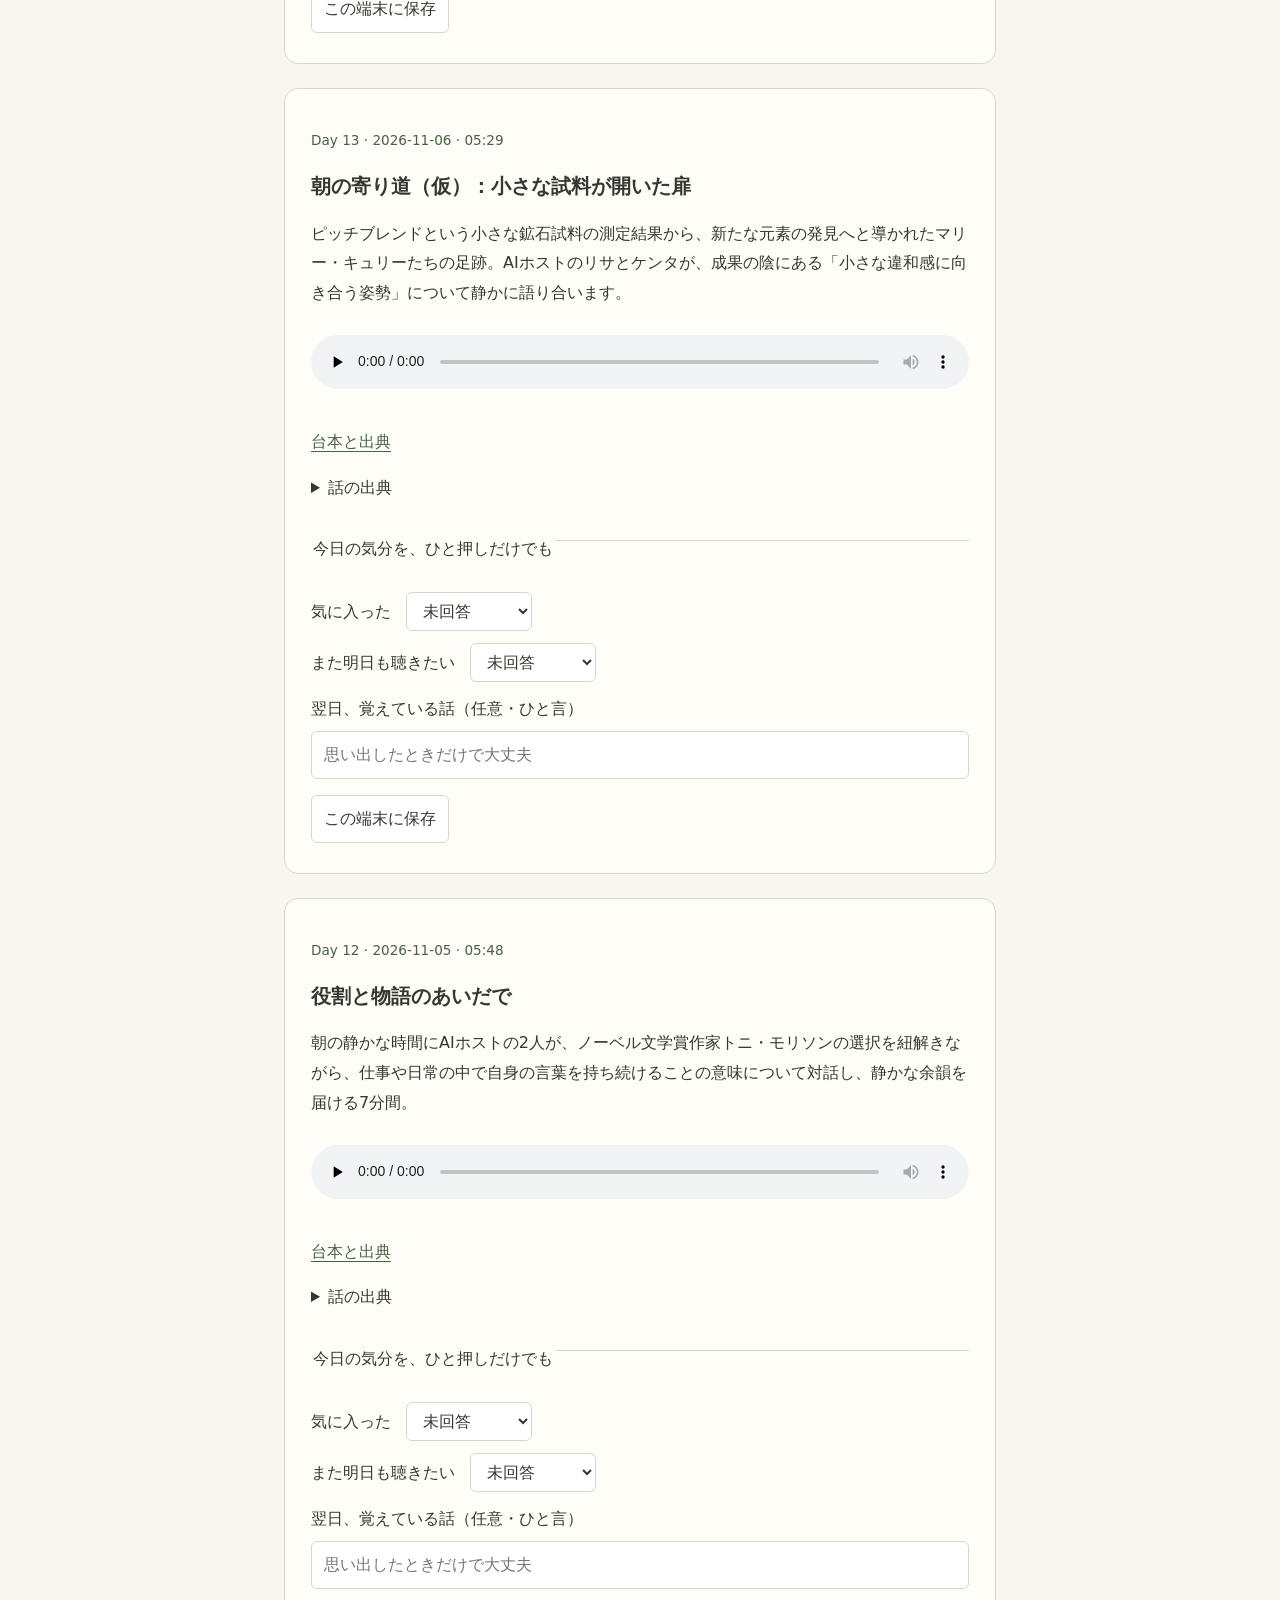
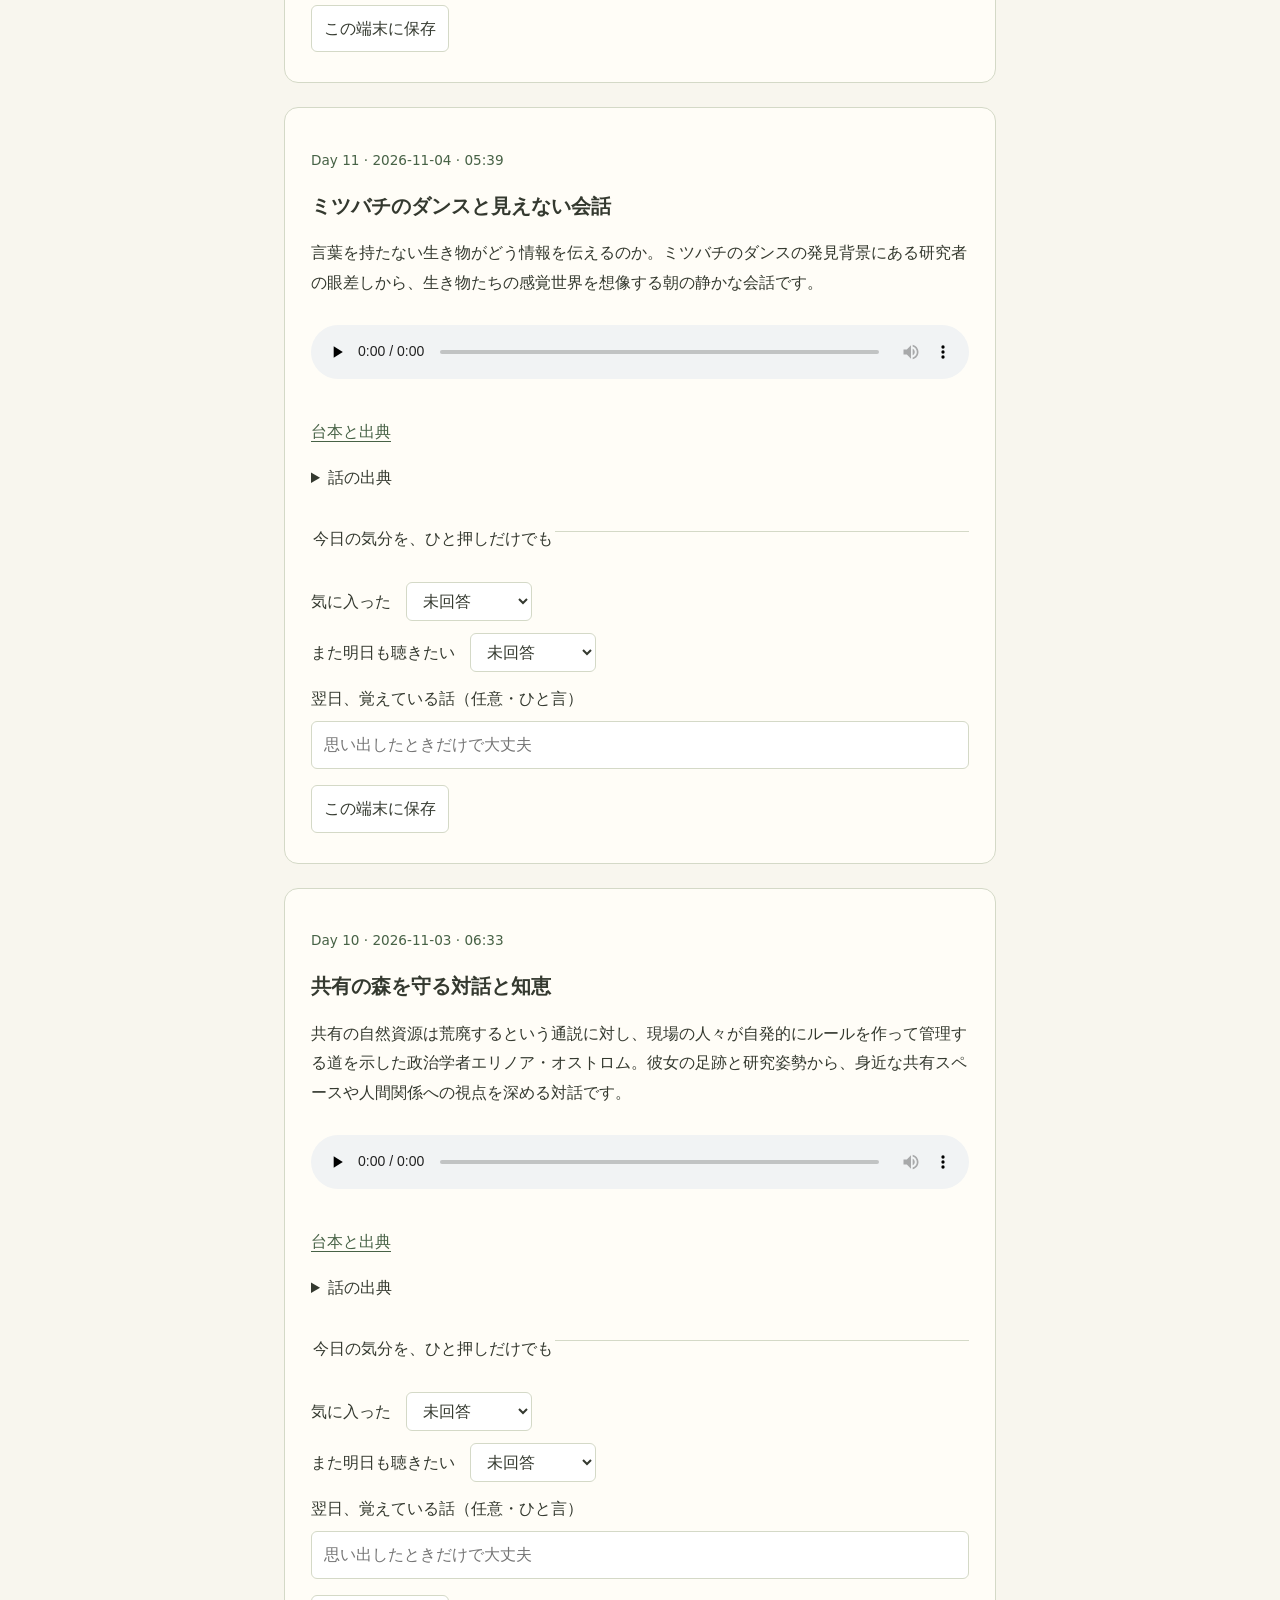
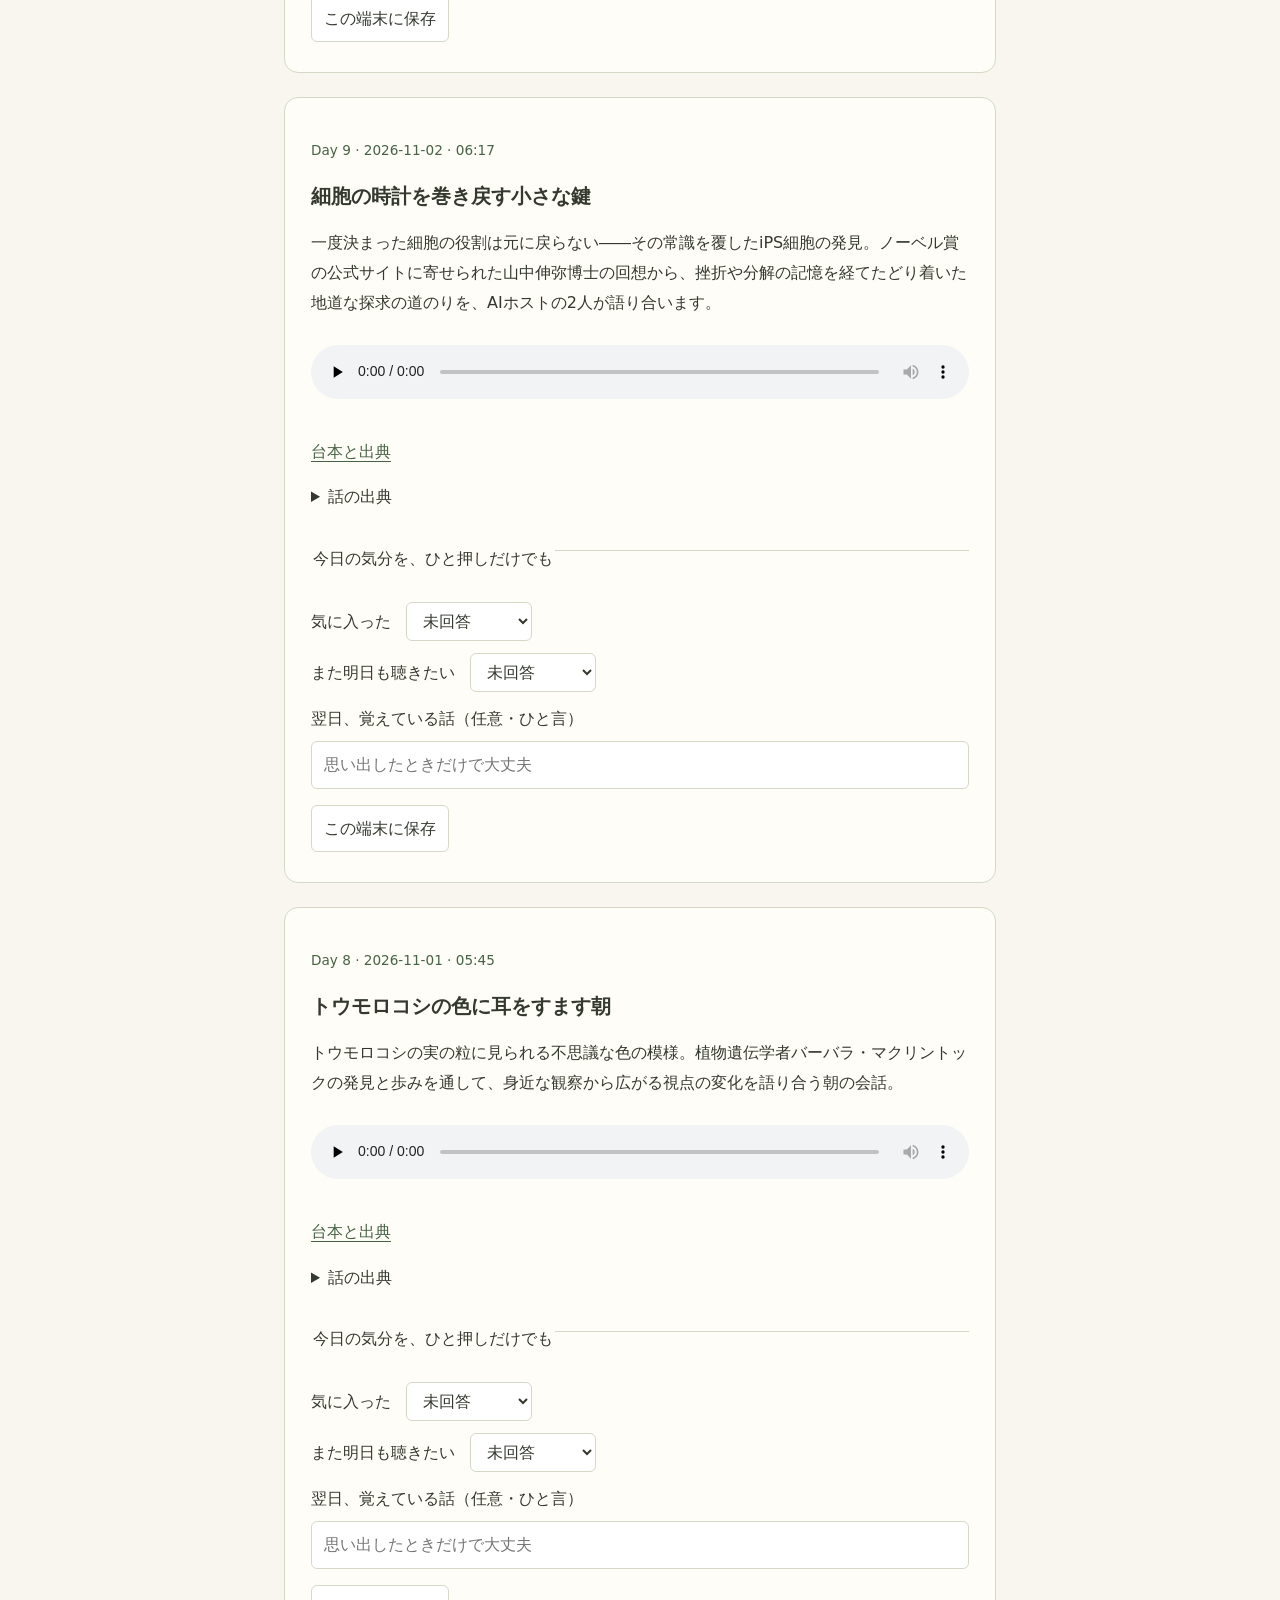
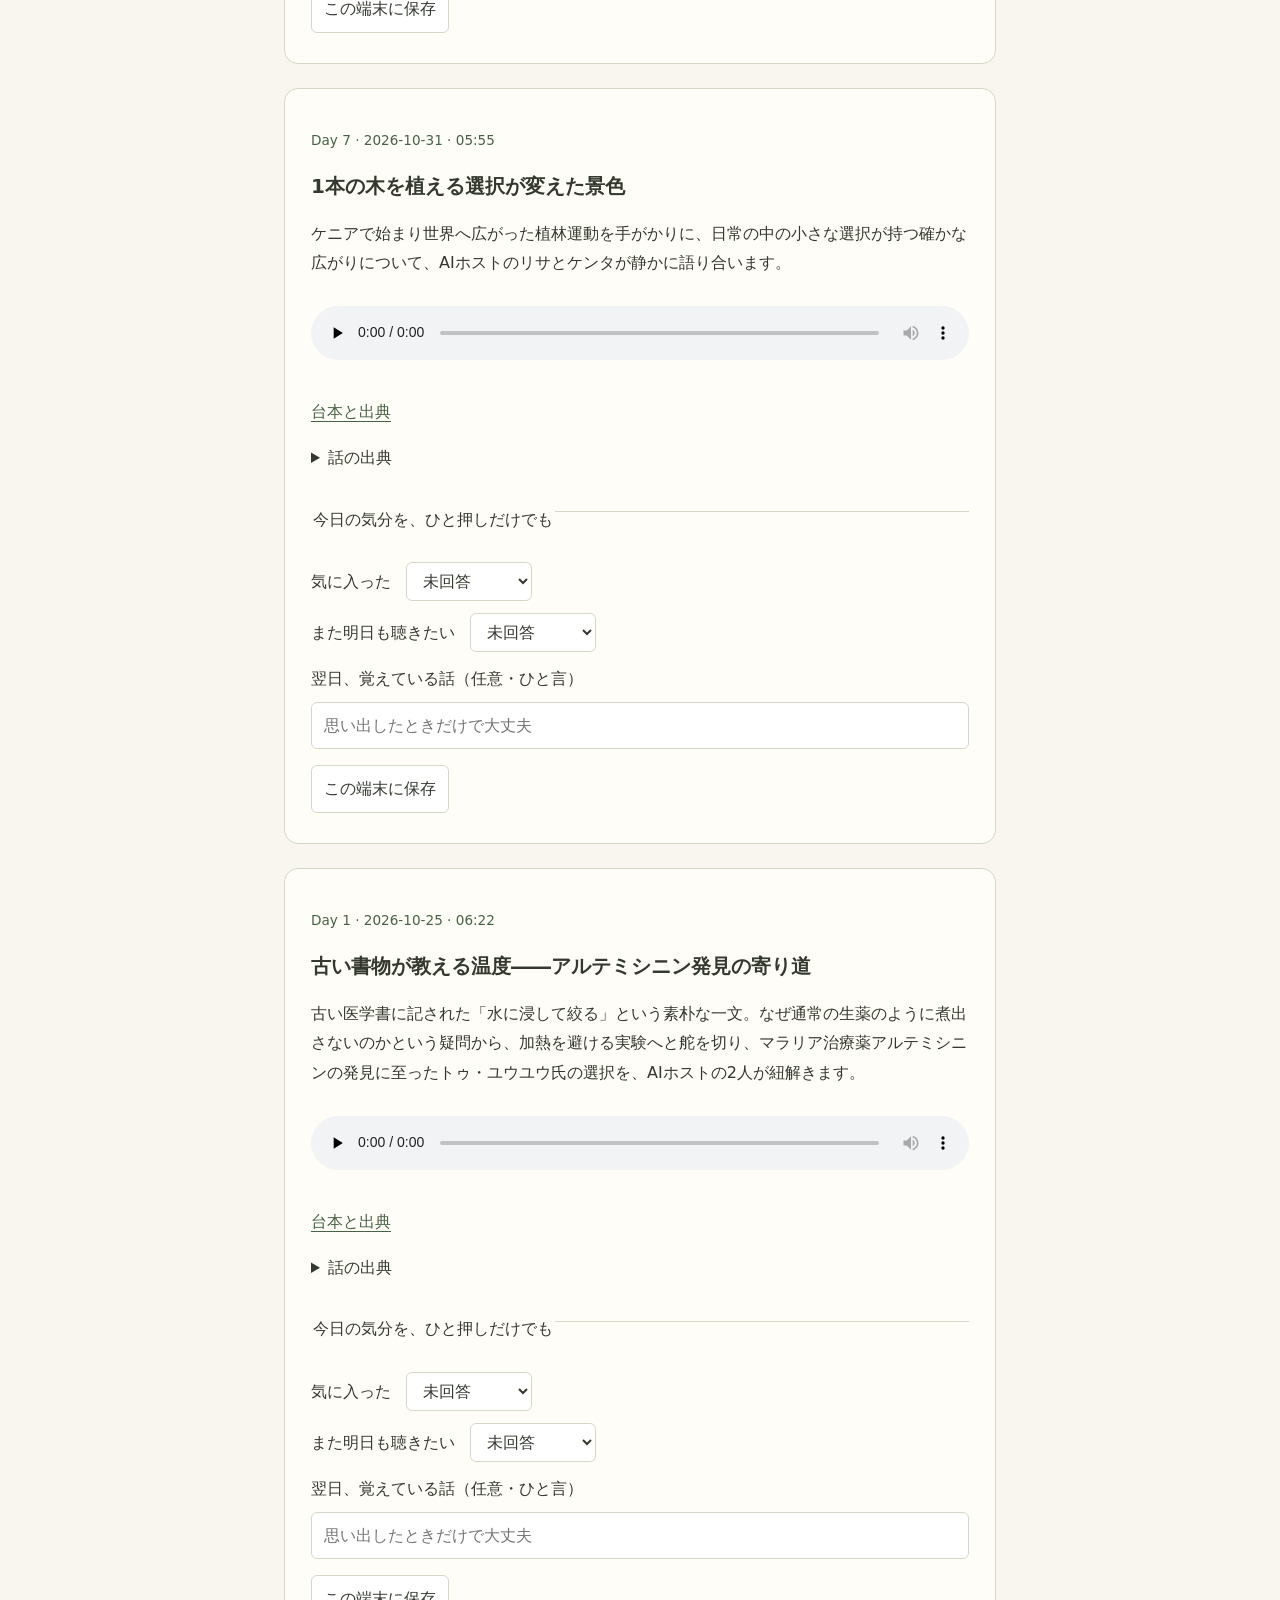
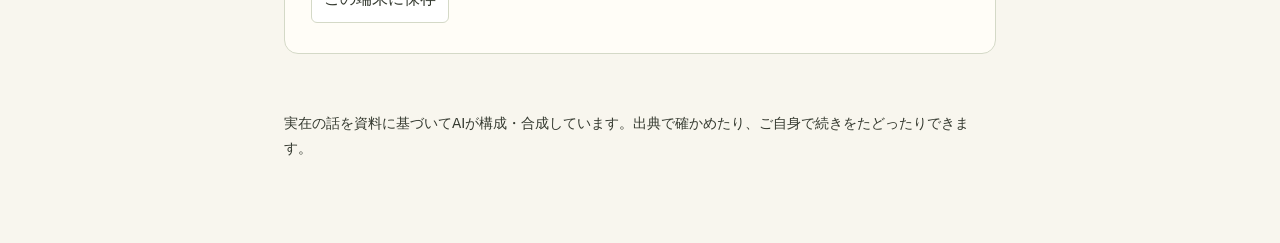
==== commit a3a1487b: "Generate morning detour episode" ====
--- a/docs/detour/index.html
+++ b/docs/detour/index.html
@@ -8,7 +8,16 @@
 <p>音声をアプリで聴いた日も、このページでメモできます。別の端末には引き継がれません。</p>
 <p id="feedback-summary" aria-live="polite"></p><button id="export-feedback" type="button">回答をJSONで保存</button> <button id="clear-feedback" type="button">この端末の回答を削除</button>
 <output id="storage-status" aria-live="polite"></output></section>
-<section aria-label="エピソード"><article data-episode="2026-11-06"><p class="day">Day 13 · 2026-11-06 · 05:29</p>
+<section aria-label="エピソード"><article data-episode="2026-11-07"><p class="day">Day 14 · 2026-11-07 · 06:03</p>
+<h2>クラゲの緑の光と、見逃されなかった小さな寄り道</h2><p>クラゲの緑色の光（GFP）の発見をめぐる下村脩博士の実像を語り合う回。メインの研究の傍らで流れてきた小さな蛍光物質を見逃さなかった観察力や、ウミホタルの結晶化に挑んだ背景を通じ、予定外の寄り道や小さな変化に目を留めることの魅力を対等なAIホスト2人が静かに深掘りします。</p>
+<audio controls preload="none" src="episodes/detour-2026-11-07.mp3"></audio>
+<p><a href="episodes/2026-11-07.json">台本と出典</a></p><details><summary>話の出典</summary><ul><li><a href="https://www.nobelprize.org/prizes/chemistry/2008/shimomura/facts/" rel="noopener">Nobel Prize</a></li><li><a href="https://www.nobelprize.org/prizes/chemistry/2008/shimomura/biographical/" rel="noopener">Nobel Prize（本人の回想を含む）</a></li></ul></details>
+<form data-feedback="2026-11-07"><fieldset><legend>今日の気分を、ひと押しだけでも</legend>
+<label>気に入った <select name="liked"><option value="">未回答</option><option value="yes">はい</option><option value="neutral">どちらとも</option><option value="no">いいえ</option></select></label>
+<label>また明日も聴きたい <select name="again"><option value="">未回答</option><option value="yes">はい</option><option value="neutral">どちらとも</option><option value="no">いいえ</option></select></label>
+<label>翌日、覚えている話（任意・ひと言）<input name="remembered" maxlength="160" placeholder="思い出したときだけで大丈夫"></label>
+<button type="submit">この端末に保存</button><output aria-live="polite"></output></fieldset></form></article>
+<article data-episode="2026-11-06"><p class="day">Day 13 · 2026-11-06 · 05:29</p>
 <h2>朝の寄り道（仮）：小さな試料が開いた扉</h2><p>ピッチブレンドという小さな鉱石試料の測定結果から、新たな元素の発見へと導かれたマリー・キュリーたちの足跡。AIホストのリサとケンタが、成果の陰にある「小さな違和感に向き合う姿勢」について静かに語り合います。</p>
 <audio controls preload="none" src="episodes/detour-2026-11-06.mp3"></audio>
 <p><a href="episodes/2026-11-06.json">台本と出典</a></p><details><summary>話の出典</summary><ul><li><a href="https://www.nobelprize.org/prizes/physics/1903/marie-curie/facts/" rel="noopener">Nobel Prize</a></li><li><a href="https://www.nobelprize.org/prizes/physics/1903/marie-curie/biographical/" rel="noopener">Nobel Prize（本人の回想を含む）</a></li></ul></details>
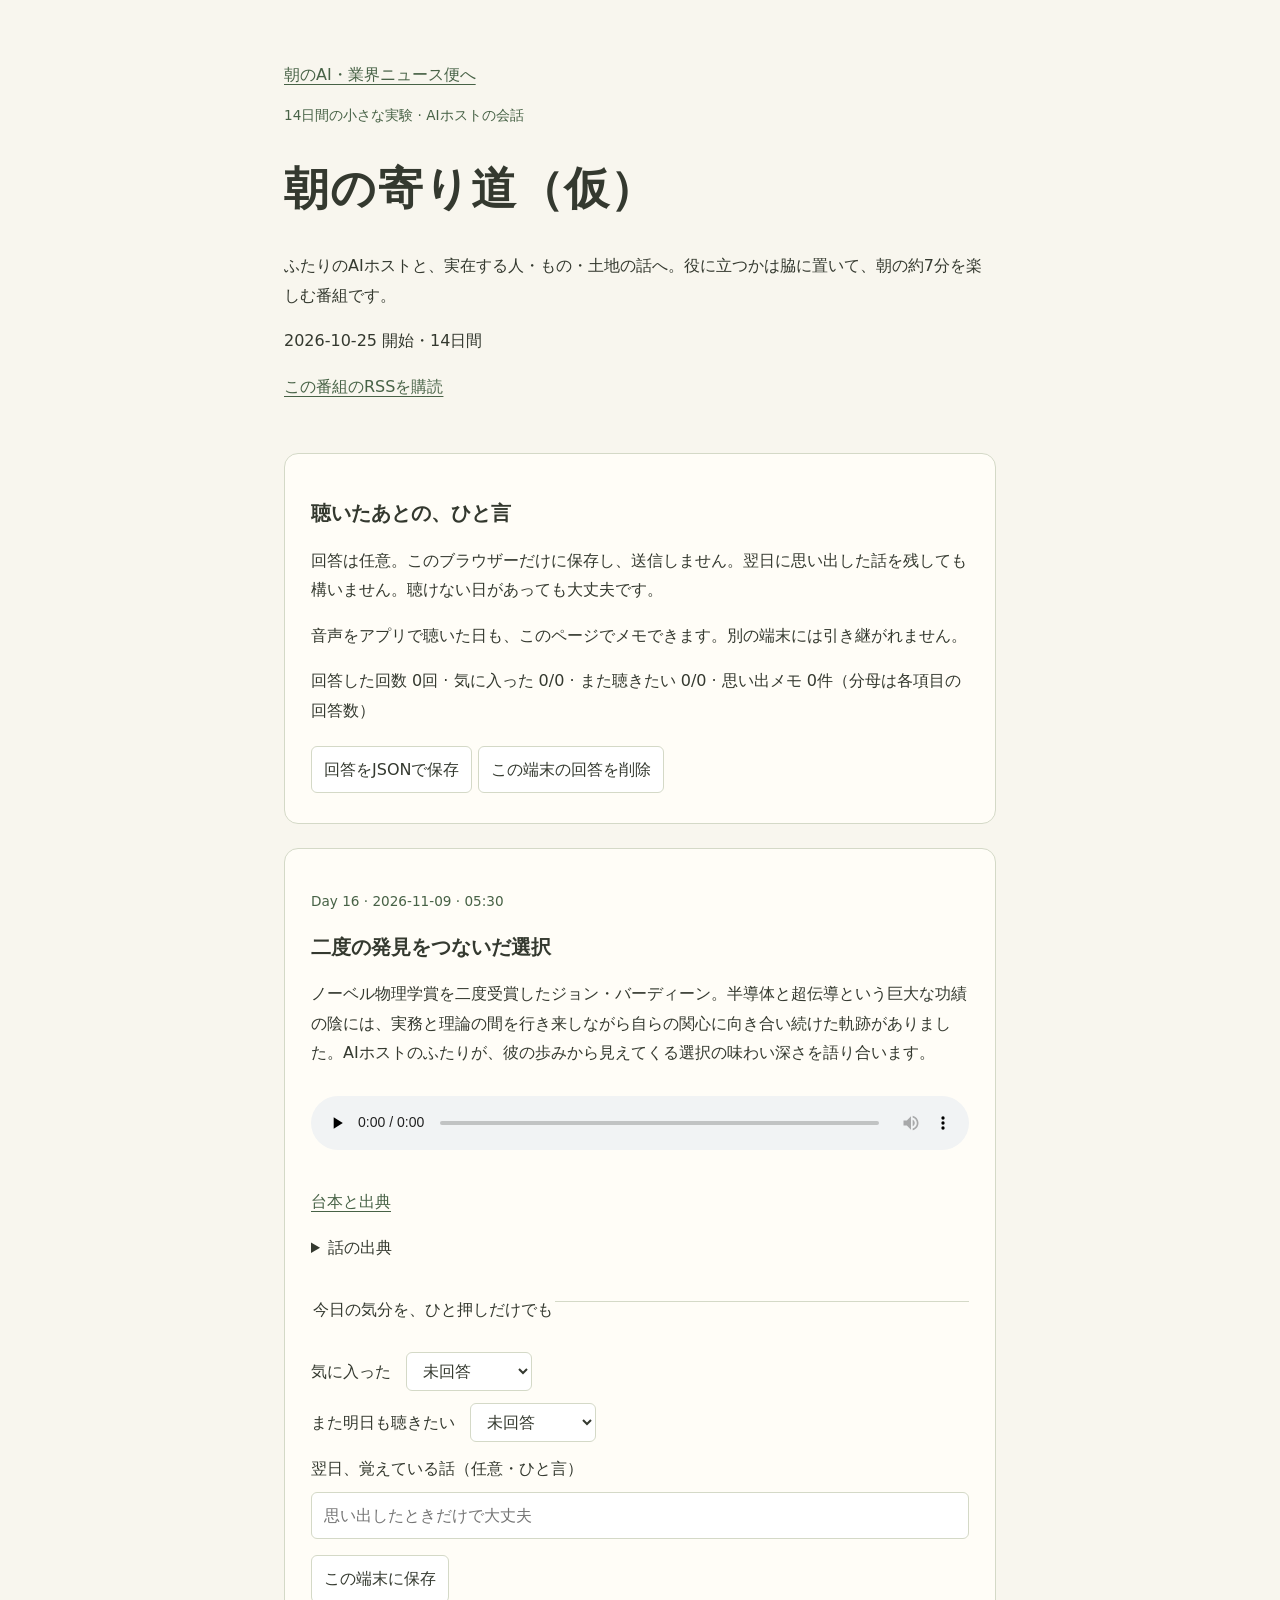
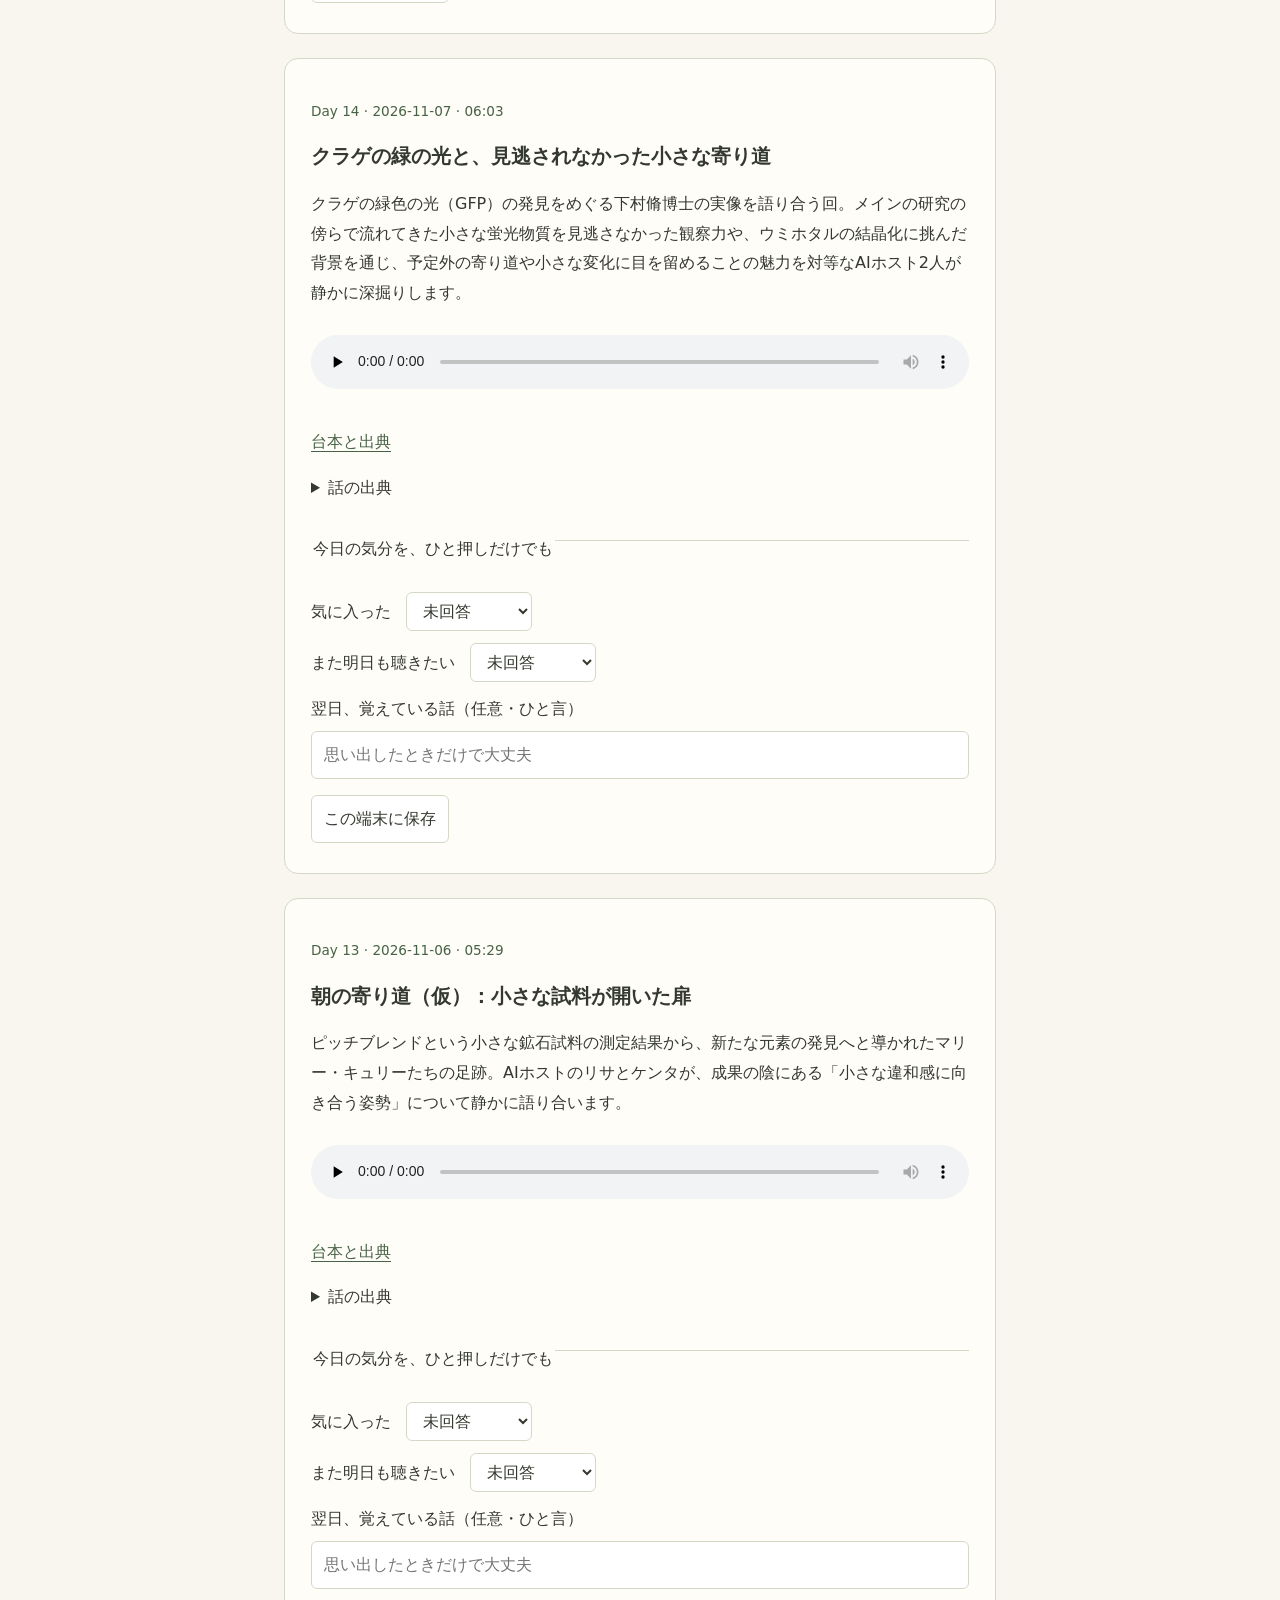
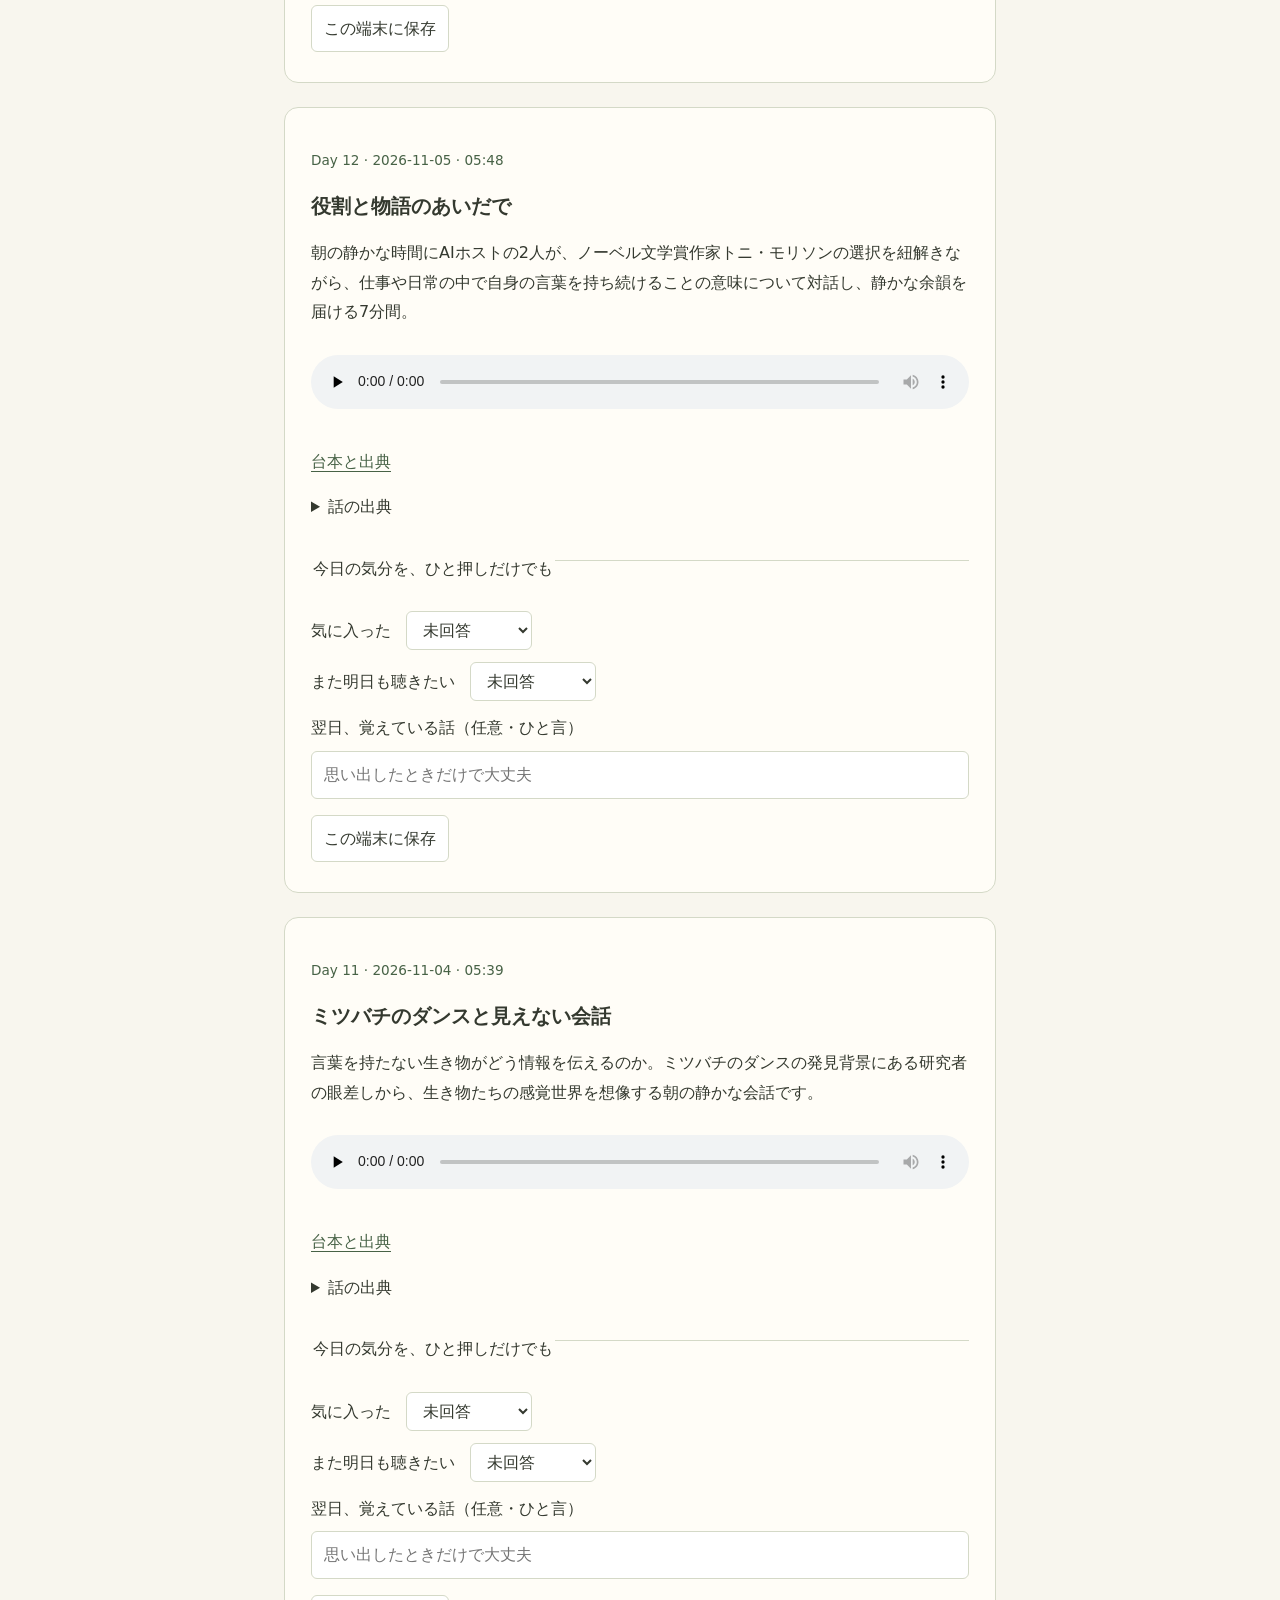
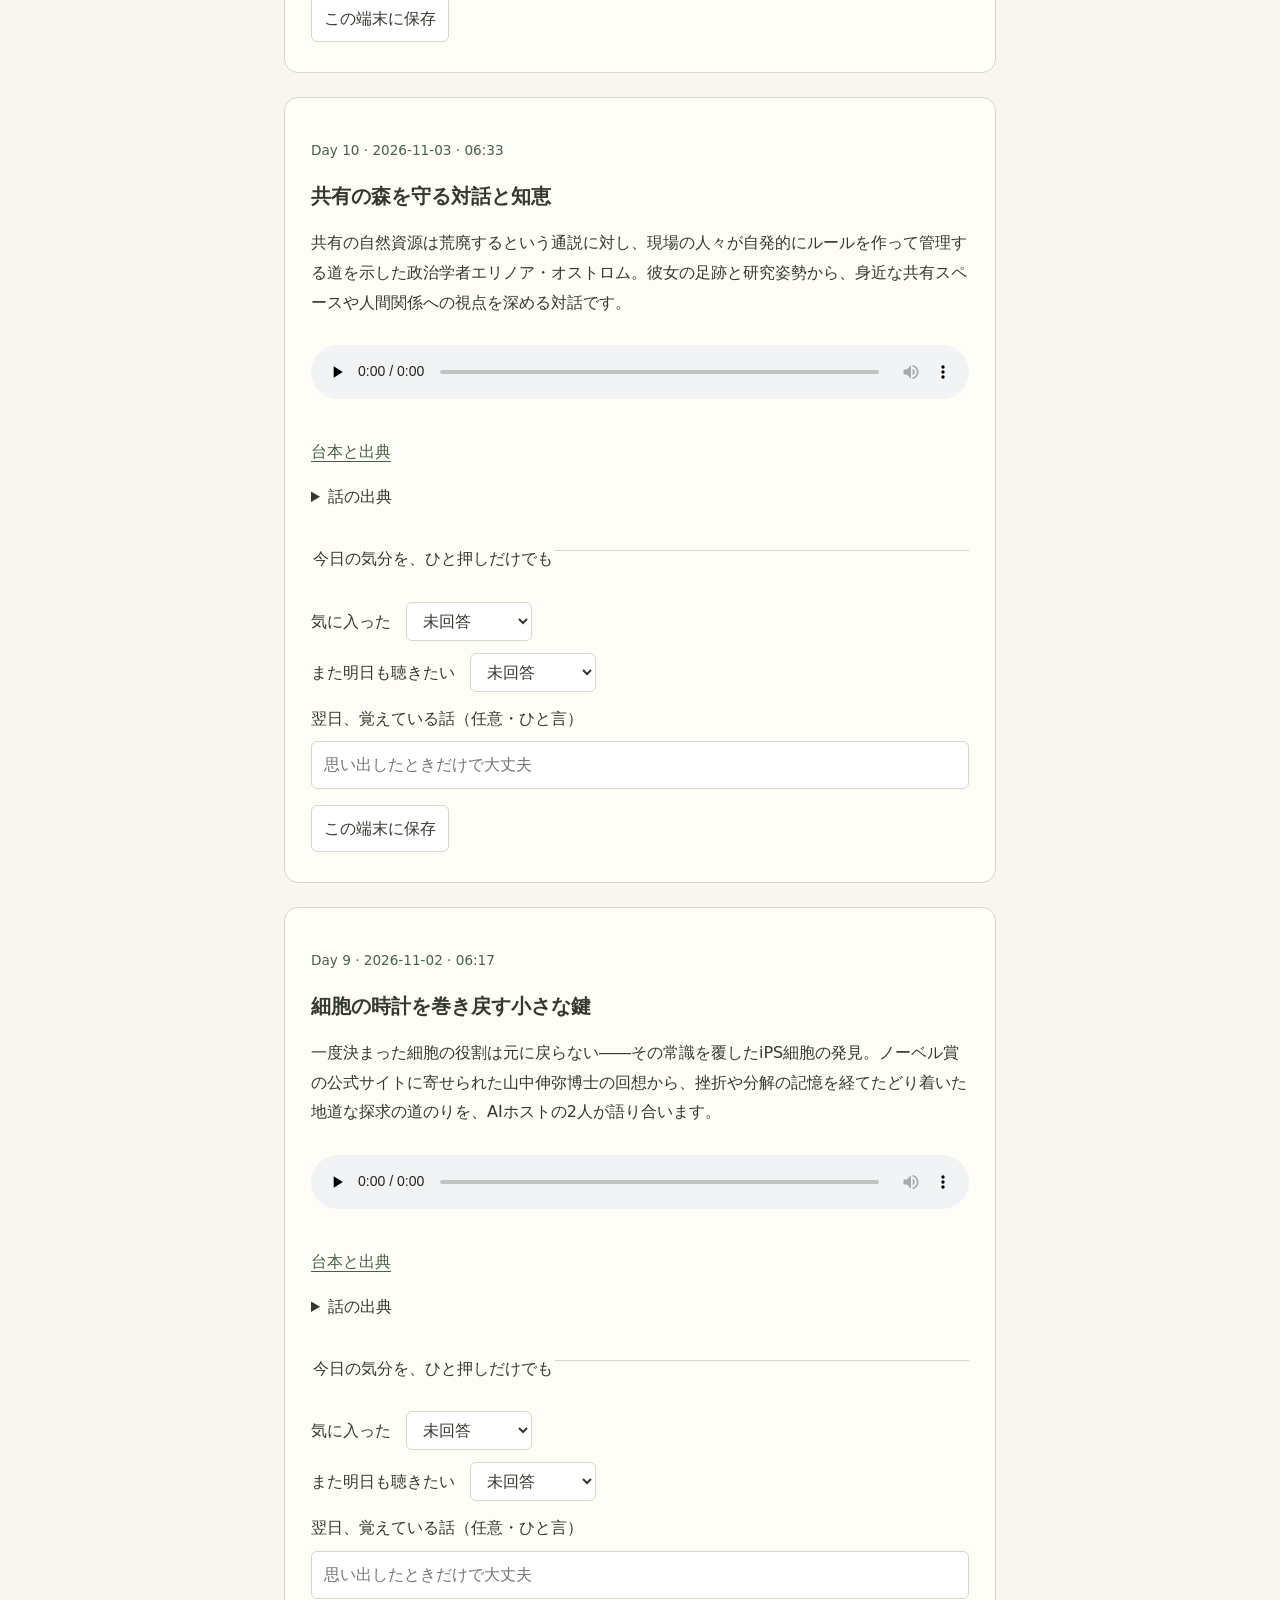
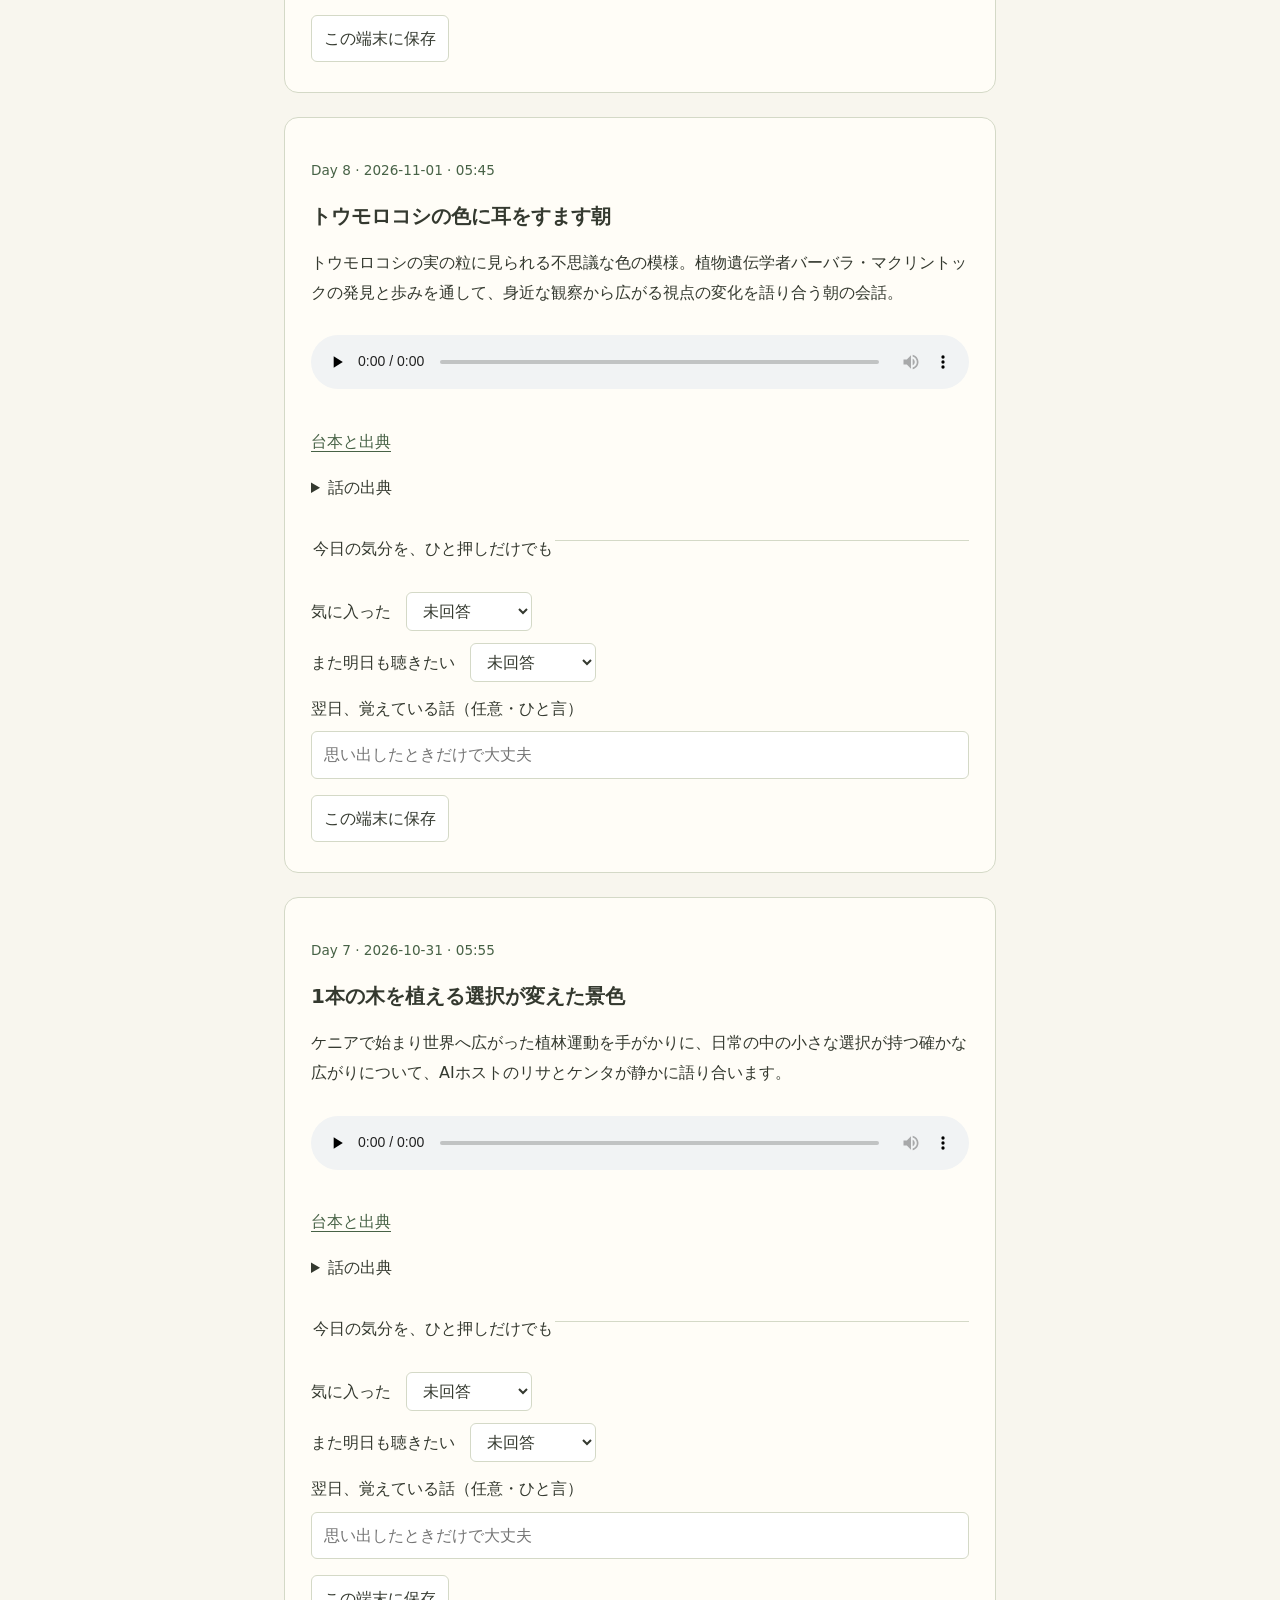
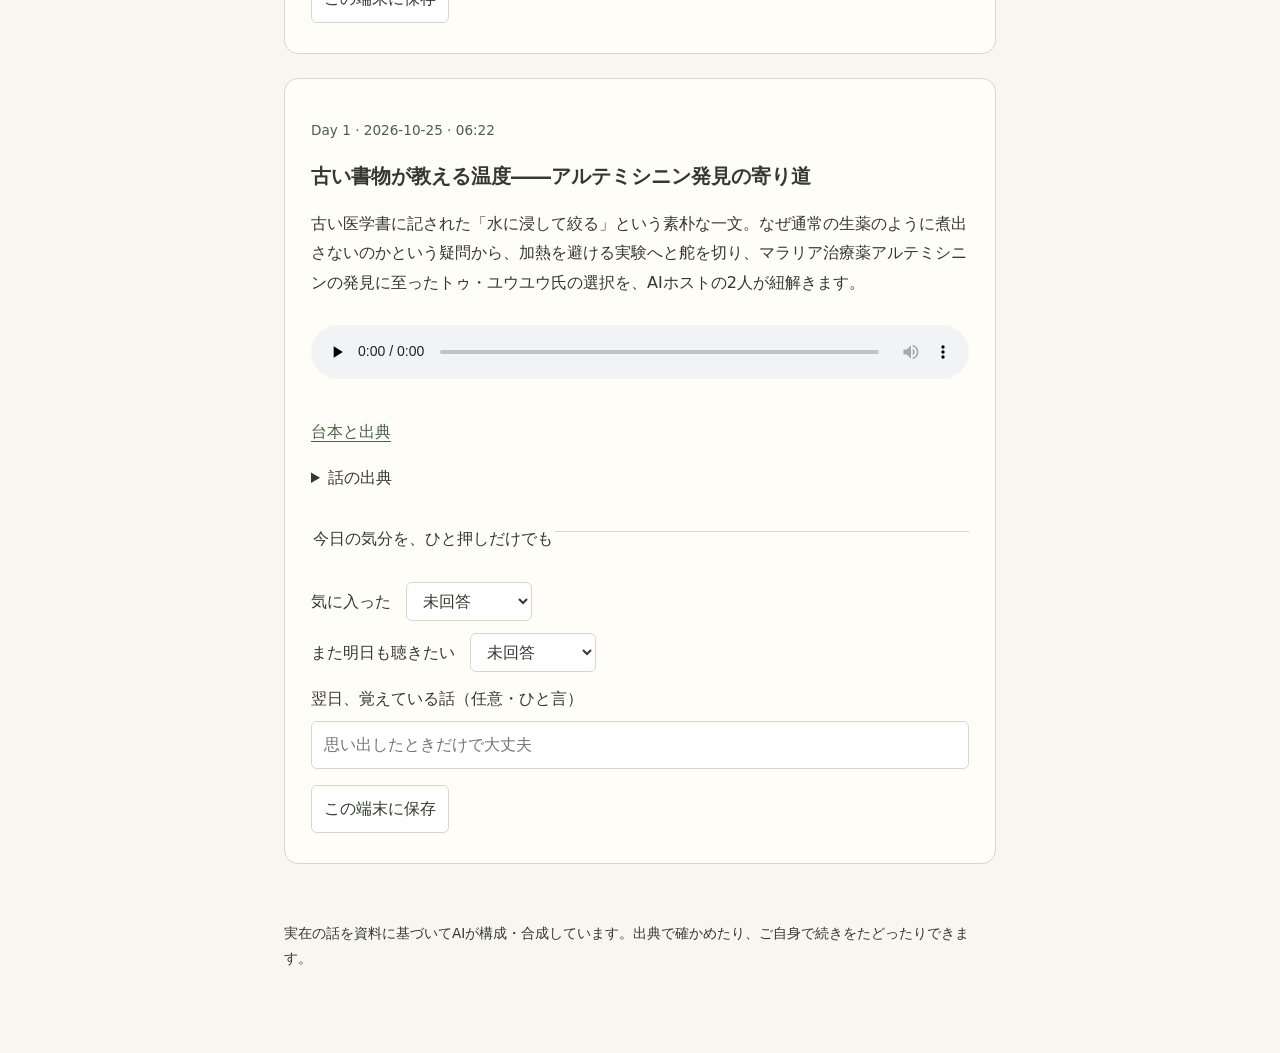
==== commit ed6cebb6: "Generate morning detour episode" ====
--- a/docs/detour/index.html
+++ b/docs/detour/index.html
@@ -2,13 +2,22 @@
 <html lang="ja"><head><meta charset="utf-8"><meta name="viewport" content="width=device-width,initial-scale=1">
 <title>朝の寄り道（仮）</title><link rel="stylesheet" href="style.css"><script defer src="feedback.js"></script></head>
 <body><main><header><a href="../">朝のAI・業界ニュース便へ</a><p class="eyebrow">14日間の小さな実験 · AIホストの会話</p>
-<h1>朝の寄り道（仮）</h1><p>ふたりのAIホストと、実在する人や発見の話へ。役に立つかは脇に置いて、朝の約7分を楽しむ14日間の実験です。</p><p>2026-10-25 開始・14日間</p><p><a href="feed.xml">この番組のRSSを購読</a></p></header>
+<h1>朝の寄り道（仮）</h1><p>ふたりのAIホストと、実在する人・もの・土地の話へ。役に立つかは脇に置いて、朝の約7分を楽しむ番組です。</p><p>2026-10-25 開始・14日間</p><p><a href="feed.xml">この番組のRSSを購読</a></p></header>
 <section aria-label="実験のメモ" class="notes"><h2>聴いたあとの、ひと言</h2>
 <p>回答は任意。このブラウザーだけに保存し、送信しません。翌日に思い出した話を残しても構いません。聴けない日があっても大丈夫です。</p>
 <p>音声をアプリで聴いた日も、このページでメモできます。別の端末には引き継がれません。</p>
 <p id="feedback-summary" aria-live="polite"></p><button id="export-feedback" type="button">回答をJSONで保存</button> <button id="clear-feedback" type="button">この端末の回答を削除</button>
 <output id="storage-status" aria-live="polite"></output></section>
-<section aria-label="エピソード"><article data-episode="2026-11-07"><p class="day">Day 14 · 2026-11-07 · 06:03</p>
+<section aria-label="エピソード"><article data-episode="2026-11-09"><p class="day">Day 16 · 2026-11-09 · 05:30</p>
+<h2>二度の発見をつないだ選択</h2><p>ノーベル物理学賞を二度受賞したジョン・バーディーン。半導体と超伝導という巨大な功績の陰には、実務と理論の間を行き来しながら自らの関心に向き合い続けた軌跡がありました。AIホストのふたりが、彼の歩みから見えてくる選択の味わい深さを語り合います。</p>
+<audio controls preload="none" src="episodes/detour-2026-11-09.mp3"></audio>
+<p><a href="episodes/2026-11-09.json">台本と出典</a></p><details><summary>話の出典</summary><ul><li><a href="https://www.nobelprize.org/prizes/physics/1972/bardeen/facts/" rel="noopener">Nobel Prize</a></li><li><a href="https://www.nobelprize.org/prizes/physics/1972/bardeen/biographical/" rel="noopener">Nobel Prize（本人の回想を含む）</a></li></ul></details>
+<form data-feedback="2026-11-09"><fieldset><legend>今日の気分を、ひと押しだけでも</legend>
+<label>気に入った <select name="liked"><option value="">未回答</option><option value="yes">はい</option><option value="neutral">どちらとも</option><option value="no">いいえ</option></select></label>
+<label>また明日も聴きたい <select name="again"><option value="">未回答</option><option value="yes">はい</option><option value="neutral">どちらとも</option><option value="no">いいえ</option></select></label>
+<label>翌日、覚えている話（任意・ひと言）<input name="remembered" maxlength="160" placeholder="思い出したときだけで大丈夫"></label>
+<button type="submit">この端末に保存</button><output aria-live="polite"></output></fieldset></form></article>
+<article data-episode="2026-11-07"><p class="day">Day 14 · 2026-11-07 · 06:03</p>
 <h2>クラゲの緑の光と、見逃されなかった小さな寄り道</h2><p>クラゲの緑色の光（GFP）の発見をめぐる下村脩博士の実像を語り合う回。メインの研究の傍らで流れてきた小さな蛍光物質を見逃さなかった観察力や、ウミホタルの結晶化に挑んだ背景を通じ、予定外の寄り道や小さな変化に目を留めることの魅力を対等なAIホスト2人が静かに深掘りします。</p>
 <audio controls preload="none" src="episodes/detour-2026-11-07.mp3"></audio>
 <p><a href="episodes/2026-11-07.json">台本と出典</a></p><details><summary>話の出典</summary><ul><li><a href="https://www.nobelprize.org/prizes/chemistry/2008/shimomura/facts/" rel="noopener">Nobel Prize</a></li><li><a href="https://www.nobelprize.org/prizes/chemistry/2008/shimomura/biographical/" rel="noopener">Nobel Prize（本人の回想を含む）</a></li></ul></details>
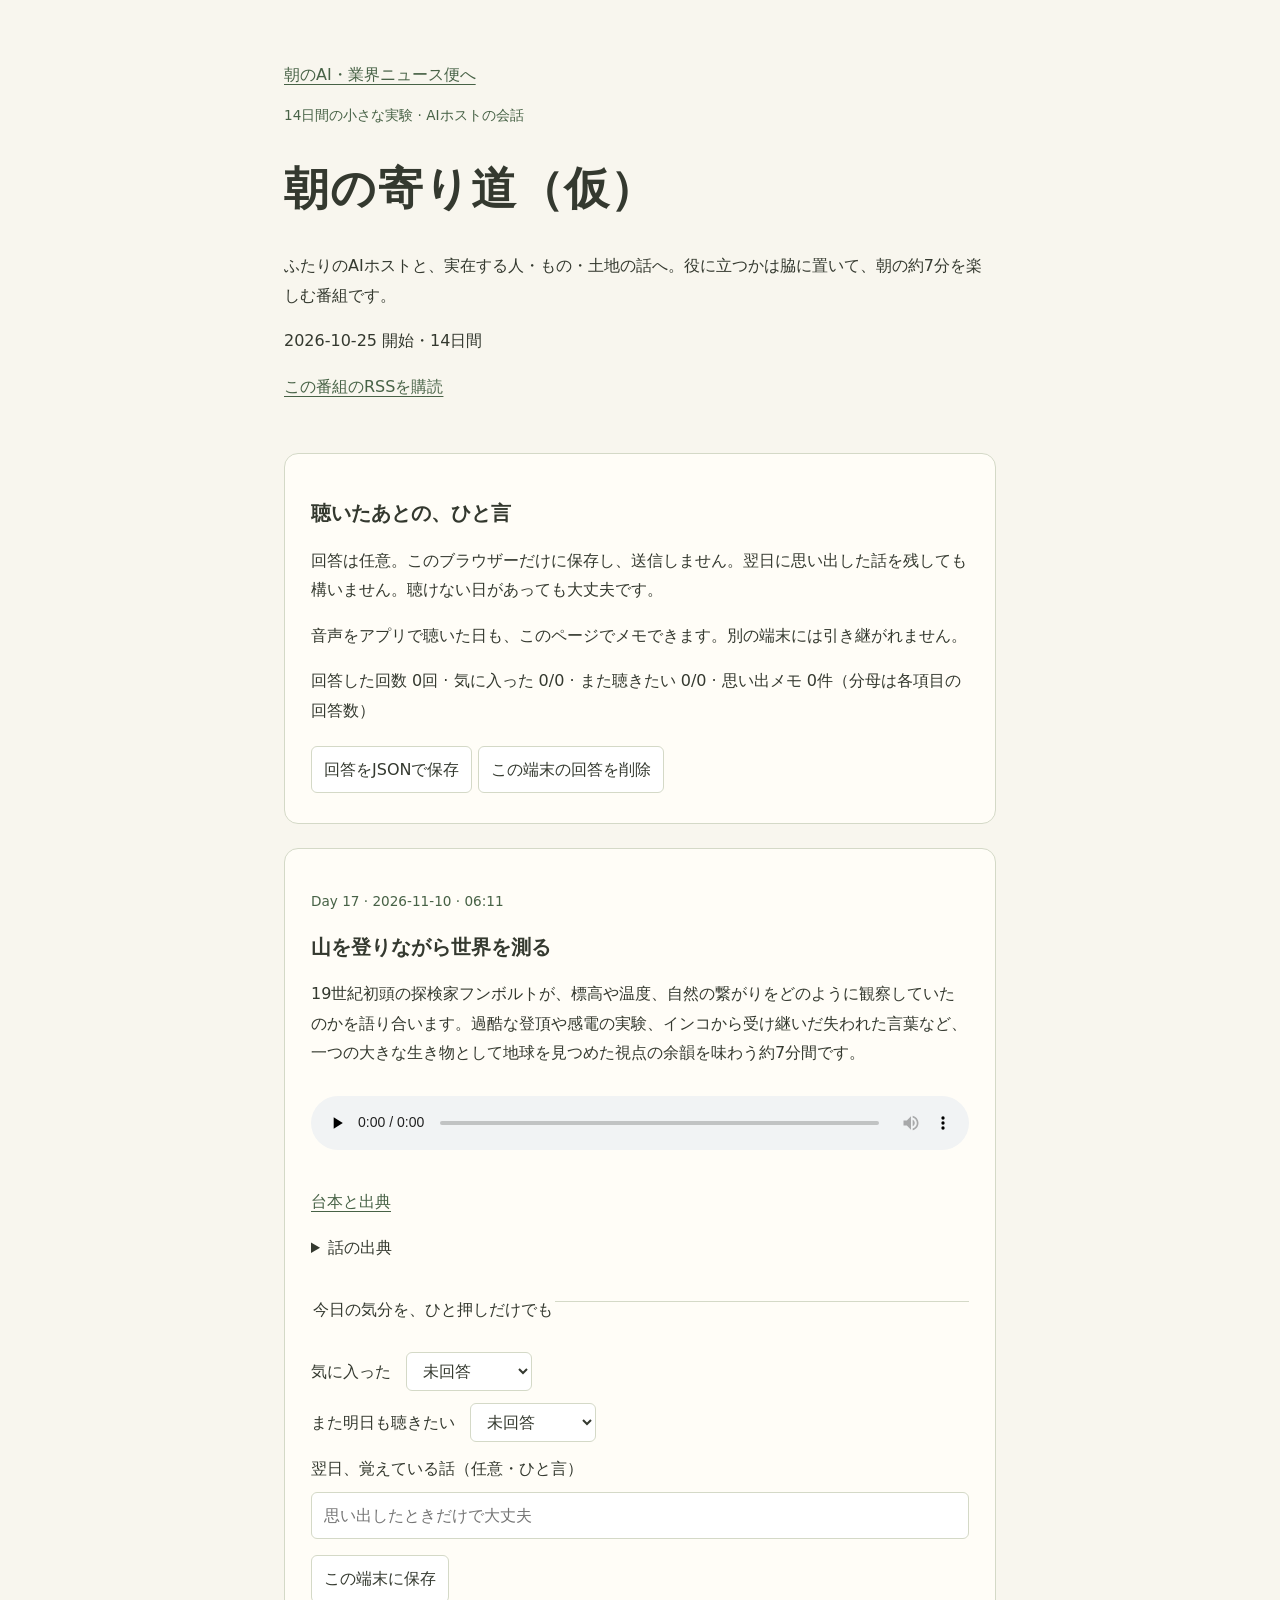
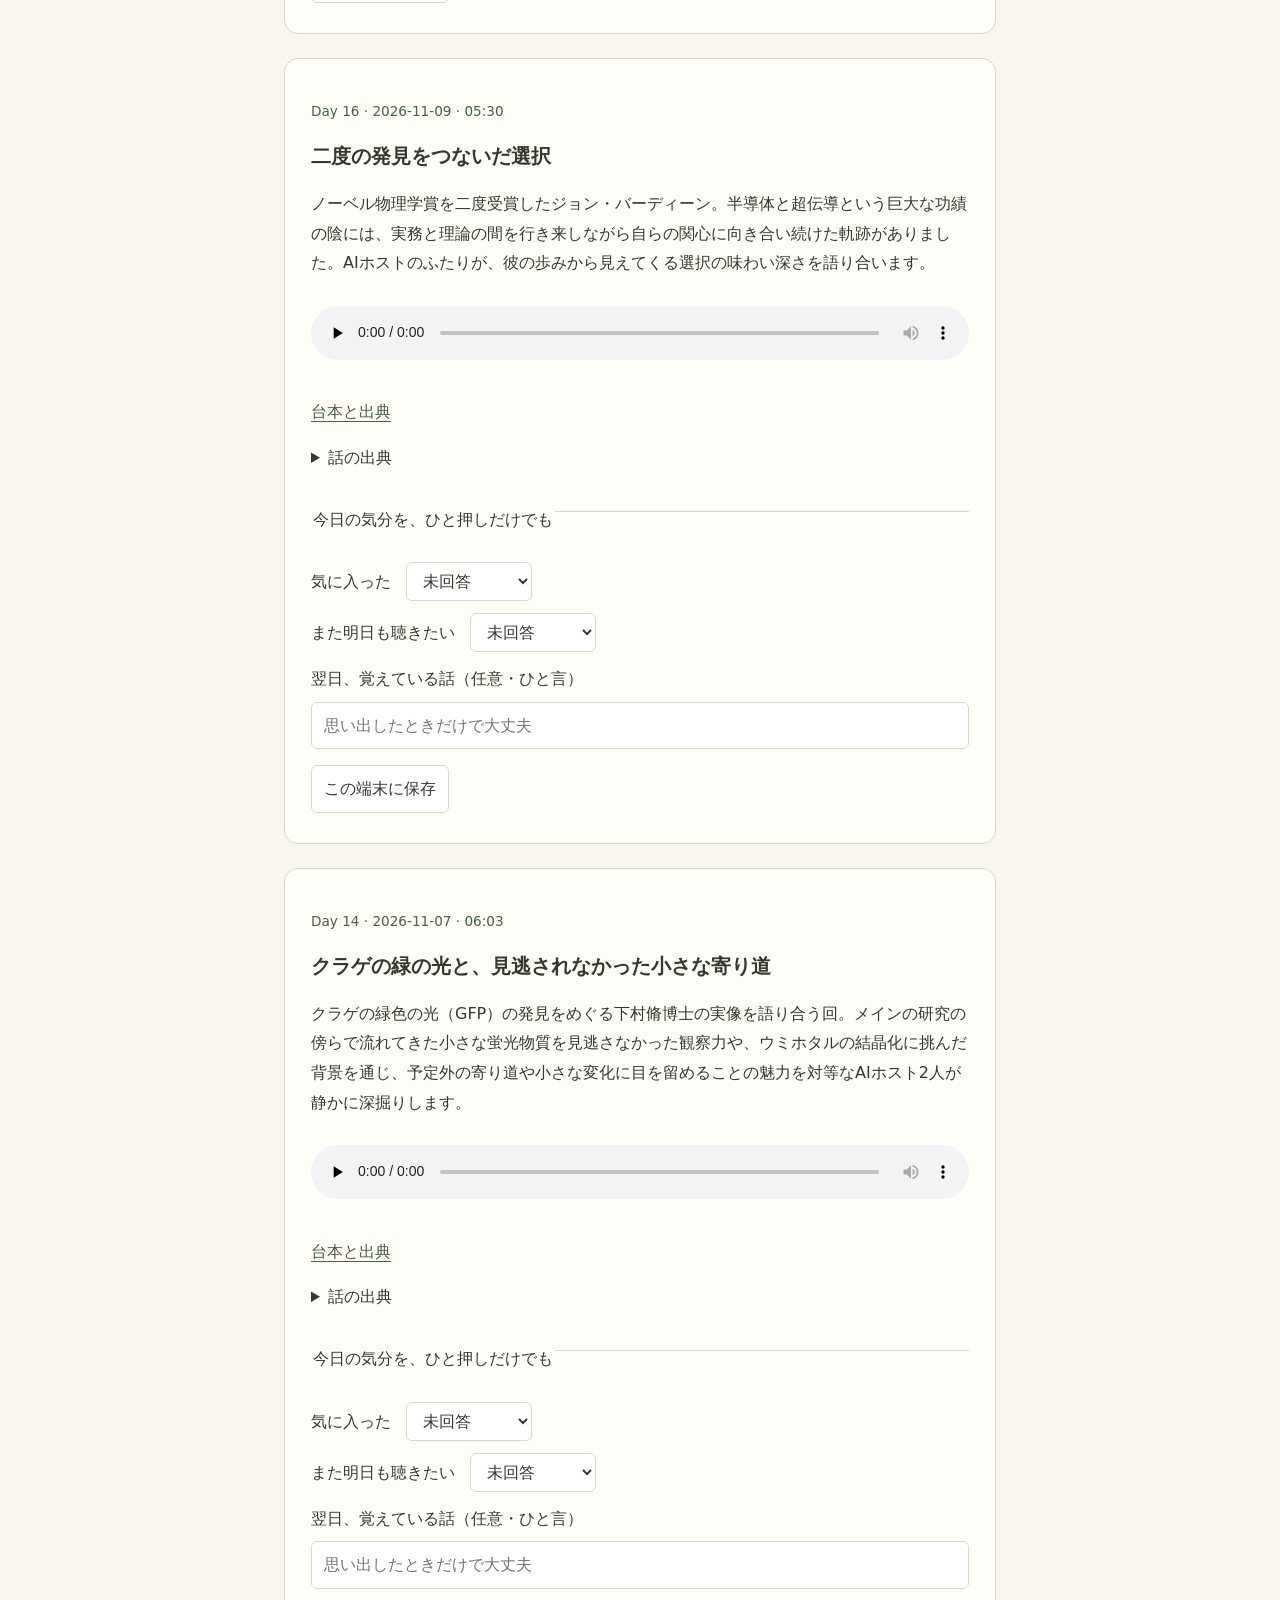
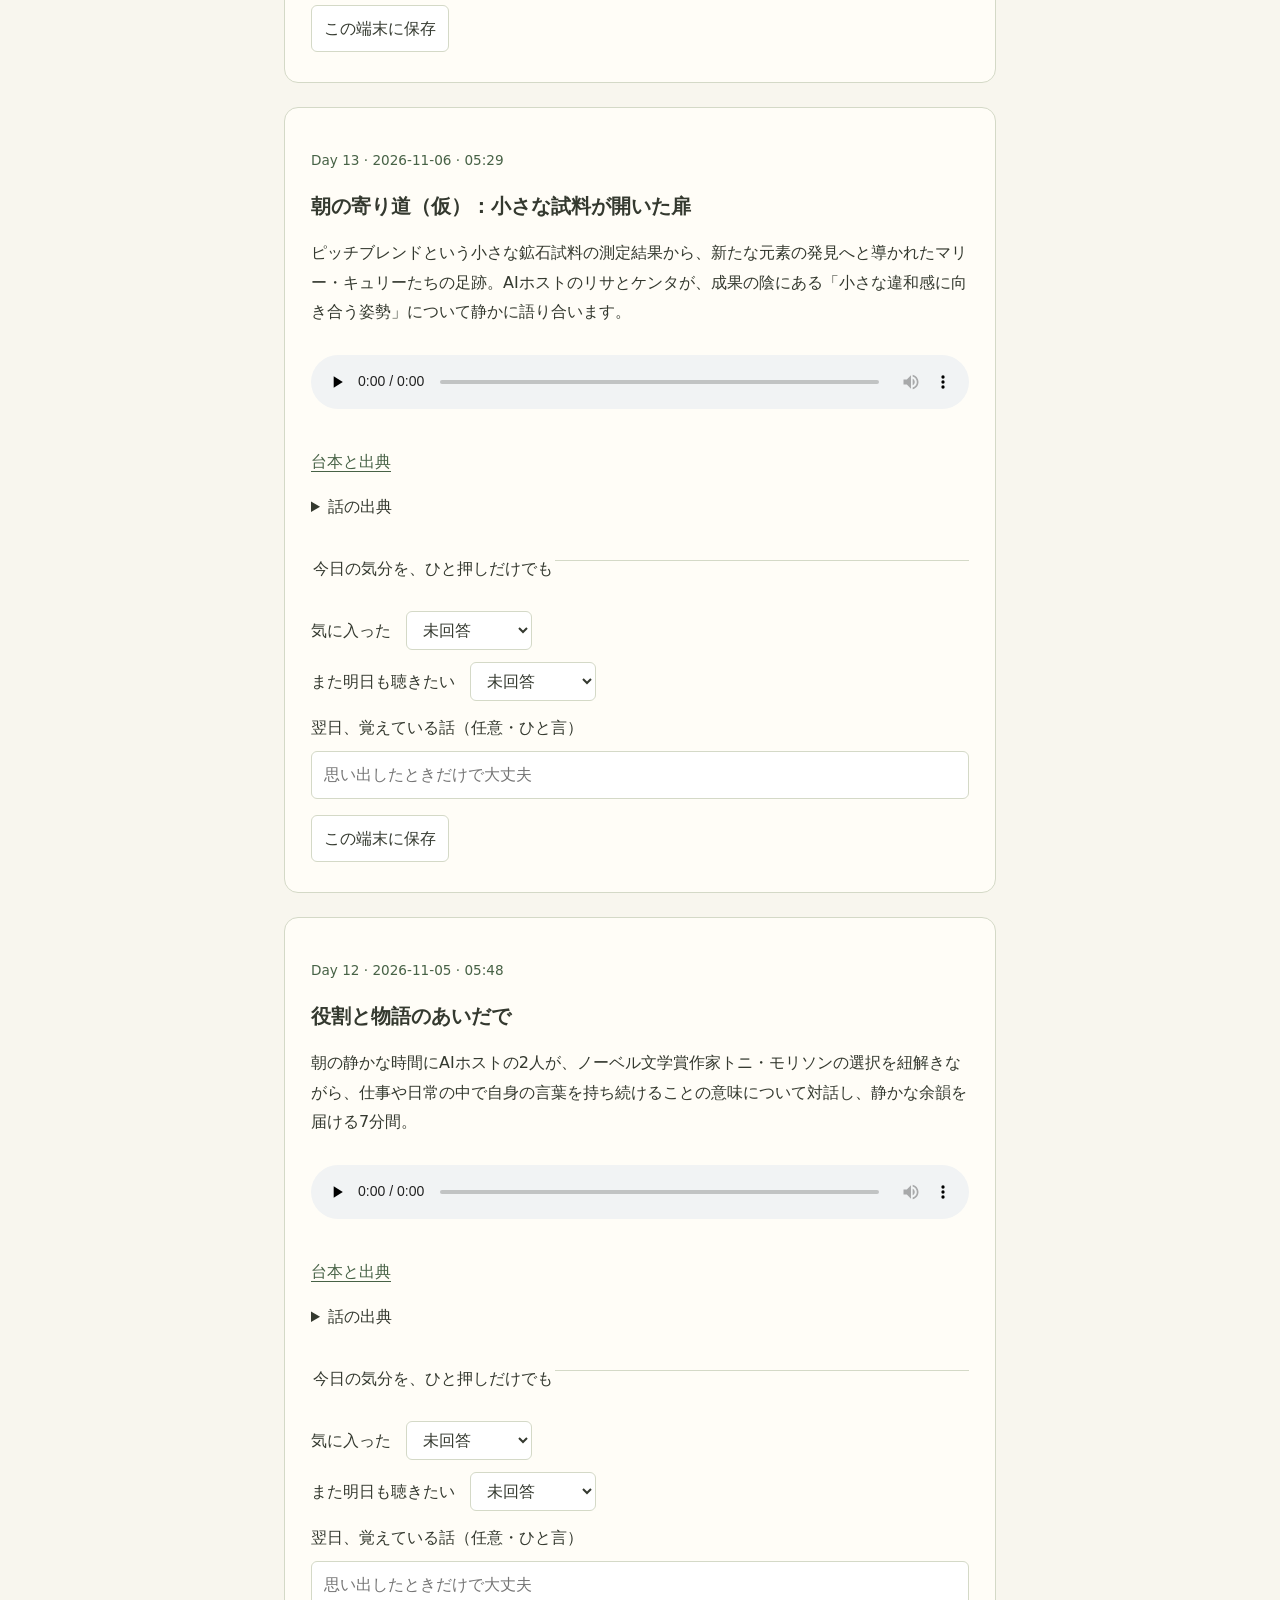
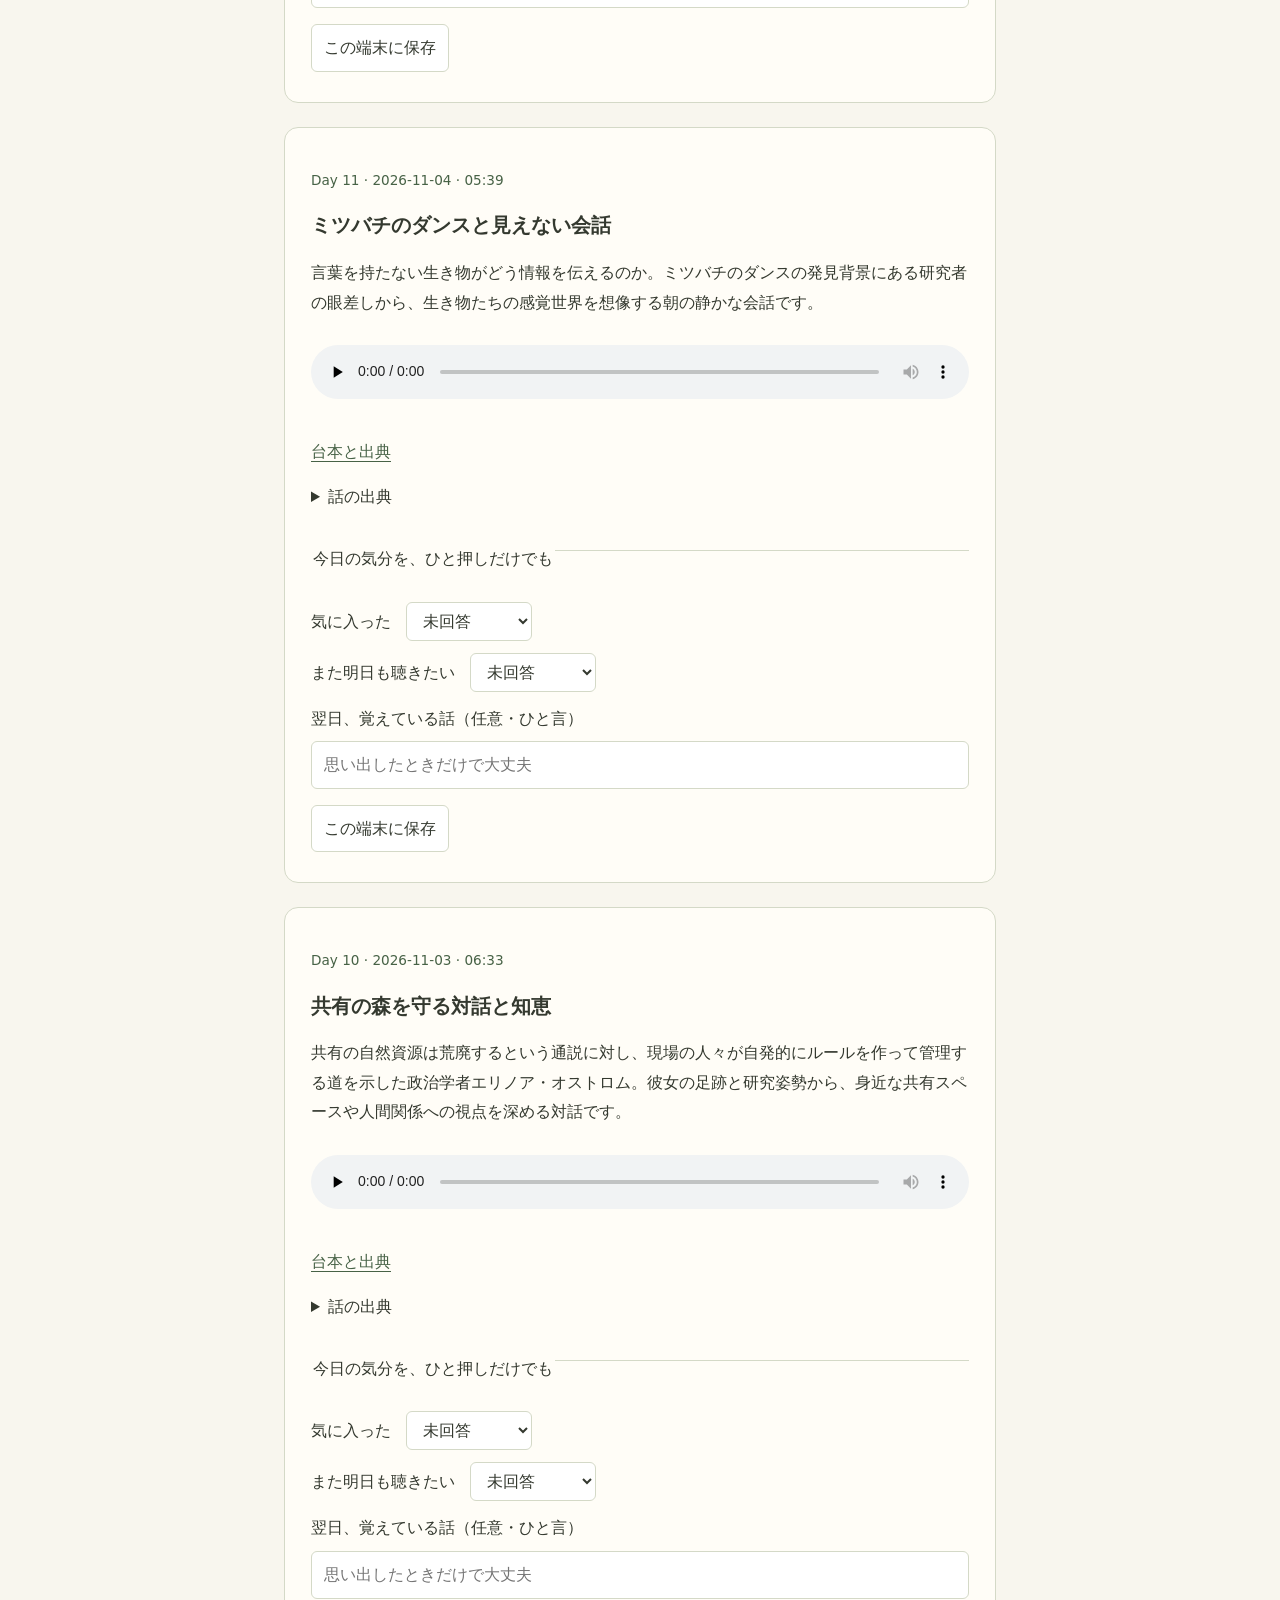
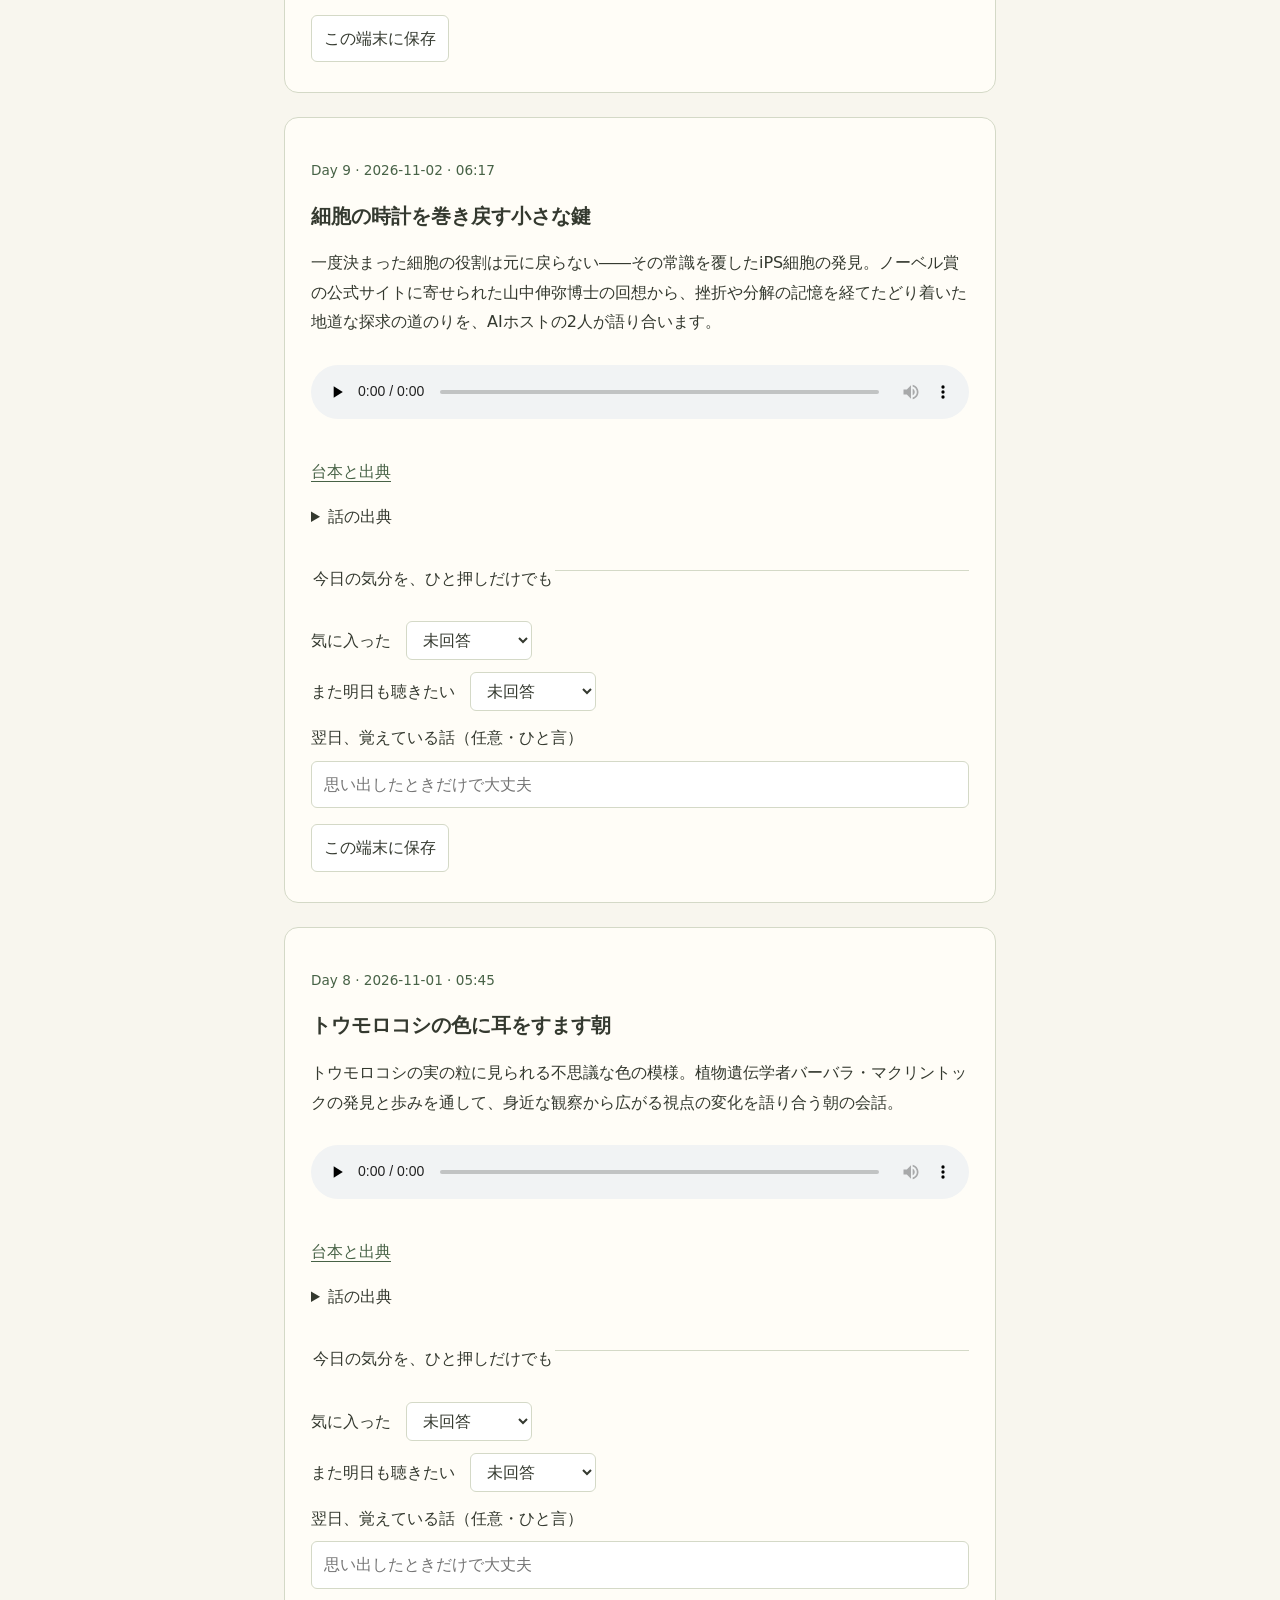
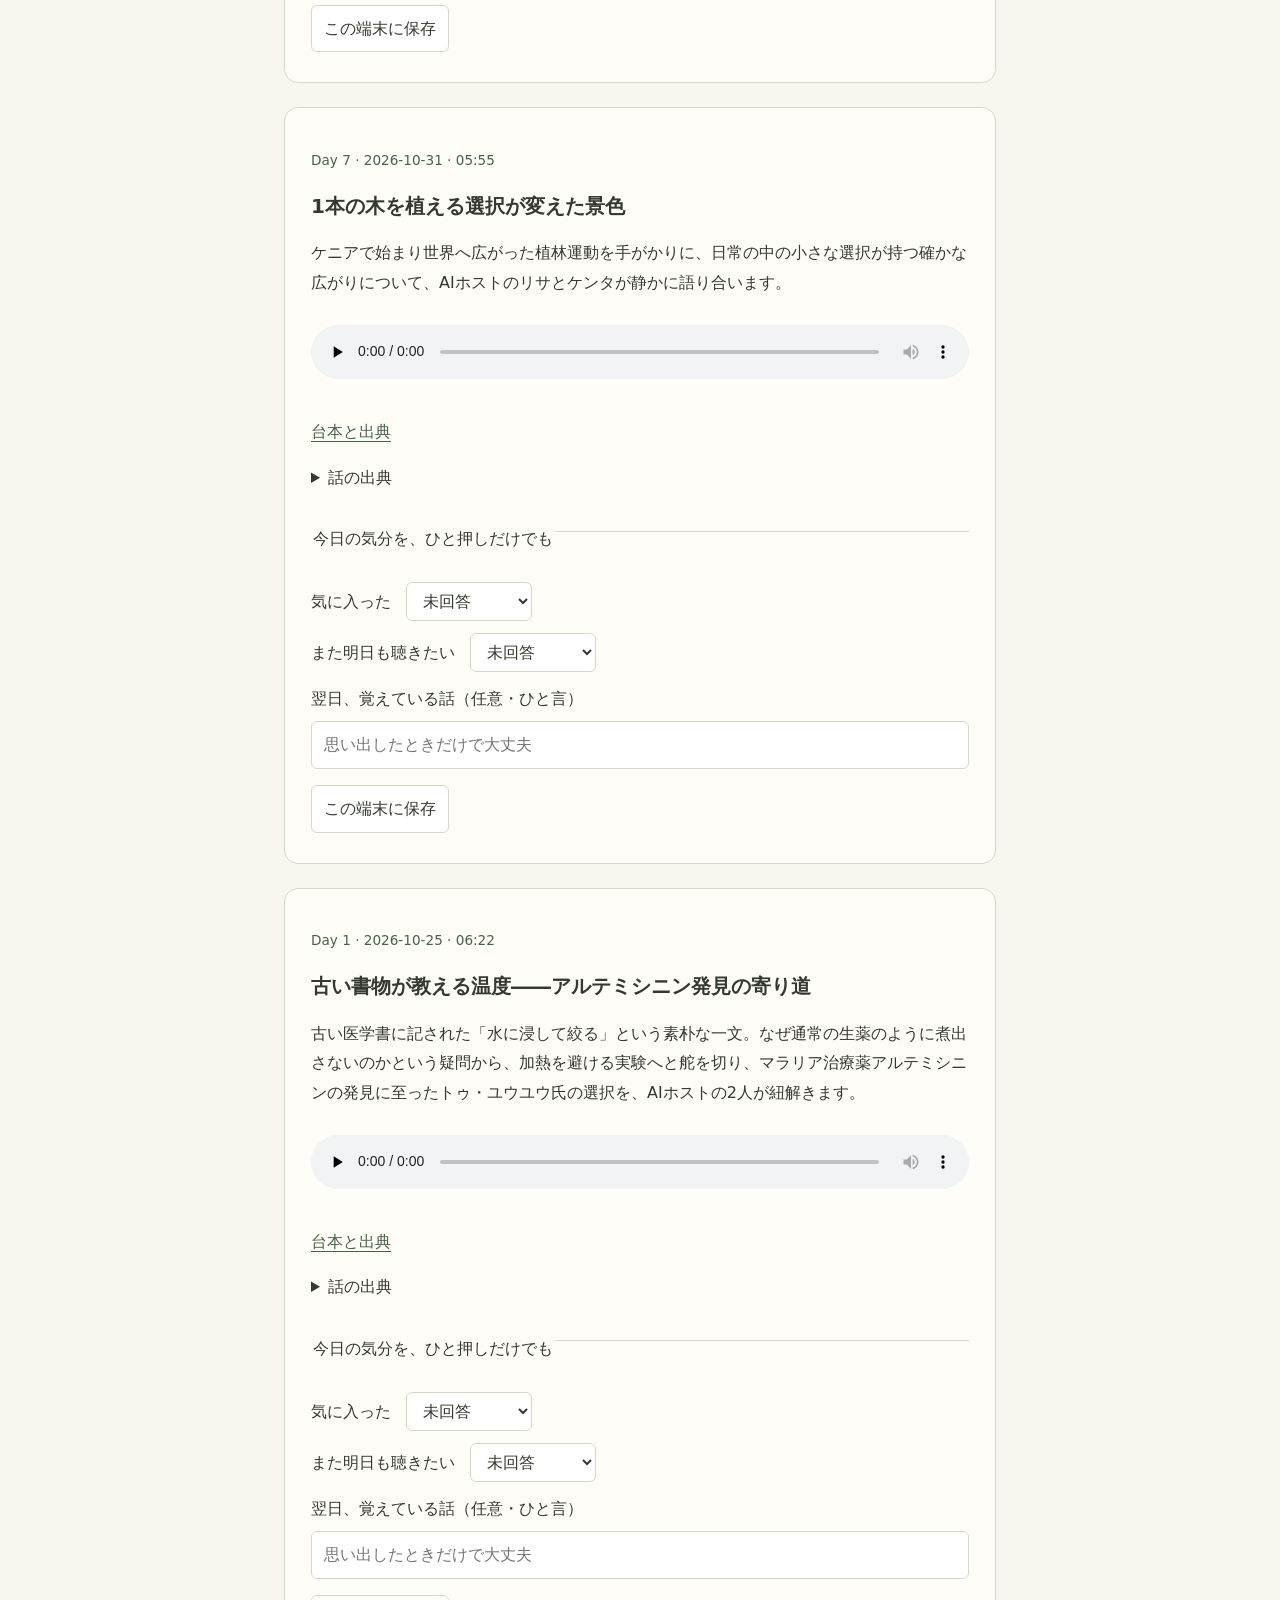
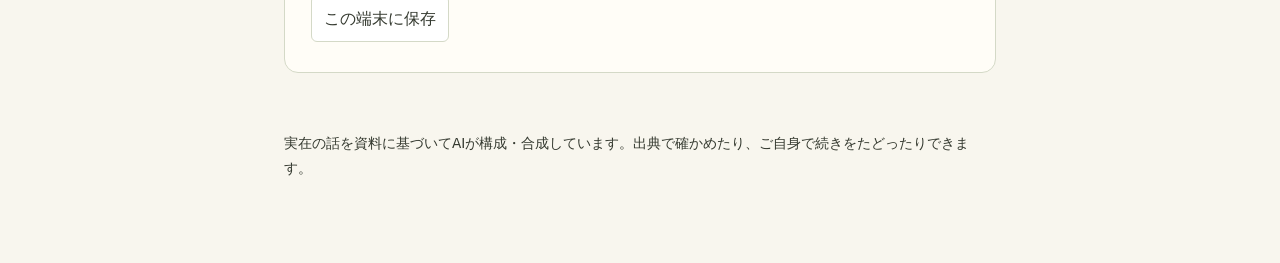
==== commit 9cae5dd1: "Generate morning detour episode" ====
--- a/docs/detour/index.html
+++ b/docs/detour/index.html
@@ -8,7 +8,16 @@
 <p>音声をアプリで聴いた日も、このページでメモできます。別の端末には引き継がれません。</p>
 <p id="feedback-summary" aria-live="polite"></p><button id="export-feedback" type="button">回答をJSONで保存</button> <button id="clear-feedback" type="button">この端末の回答を削除</button>
 <output id="storage-status" aria-live="polite"></output></section>
-<section aria-label="エピソード"><article data-episode="2026-11-09"><p class="day">Day 16 · 2026-11-09 · 05:30</p>
+<section aria-label="エピソード"><article data-episode="2026-11-10"><p class="day">Day 17 · 2026-11-10 · 06:11</p>
+<h2>山を登りながら世界を測る</h2><p>19世紀初頭の探検家フンボルトが、標高や温度、自然の繋がりをどのように観察していたのかを語り合います。過酷な登頂や感電の実験、インコから受け継いだ失われた言葉など、一つの大きな生き物として地球を見つめた視点の余韻を味わう約7分間です。</p>
+<audio controls preload="none" src="episodes/detour-2026-11-10.mp3"></audio>
+<p><a href="episodes/2026-11-10.json">台本と出典</a></p><details><summary>話の出典</summary><ul><li><a href="https://en.wikipedia.org/wiki/Alexander_von_Humboldt" rel="noopener">Wikipedia (English)</a></li><li><a href="https://en.wikipedia.org/wiki/Biogeography" rel="noopener">Wikipedia (English)</a></li></ul></details>
+<form data-feedback="2026-11-10"><fieldset><legend>今日の気分を、ひと押しだけでも</legend>
+<label>気に入った <select name="liked"><option value="">未回答</option><option value="yes">はい</option><option value="neutral">どちらとも</option><option value="no">いいえ</option></select></label>
+<label>また明日も聴きたい <select name="again"><option value="">未回答</option><option value="yes">はい</option><option value="neutral">どちらとも</option><option value="no">いいえ</option></select></label>
+<label>翌日、覚えている話（任意・ひと言）<input name="remembered" maxlength="160" placeholder="思い出したときだけで大丈夫"></label>
+<button type="submit">この端末に保存</button><output aria-live="polite"></output></fieldset></form></article>
+<article data-episode="2026-11-09"><p class="day">Day 16 · 2026-11-09 · 05:30</p>
 <h2>二度の発見をつないだ選択</h2><p>ノーベル物理学賞を二度受賞したジョン・バーディーン。半導体と超伝導という巨大な功績の陰には、実務と理論の間を行き来しながら自らの関心に向き合い続けた軌跡がありました。AIホストのふたりが、彼の歩みから見えてくる選択の味わい深さを語り合います。</p>
 <audio controls preload="none" src="episodes/detour-2026-11-09.mp3"></audio>
 <p><a href="episodes/2026-11-09.json">台本と出典</a></p><details><summary>話の出典</summary><ul><li><a href="https://www.nobelprize.org/prizes/physics/1972/bardeen/facts/" rel="noopener">Nobel Prize</a></li><li><a href="https://www.nobelprize.org/prizes/physics/1972/bardeen/biographical/" rel="noopener">Nobel Prize（本人の回想を含む）</a></li></ul></details>
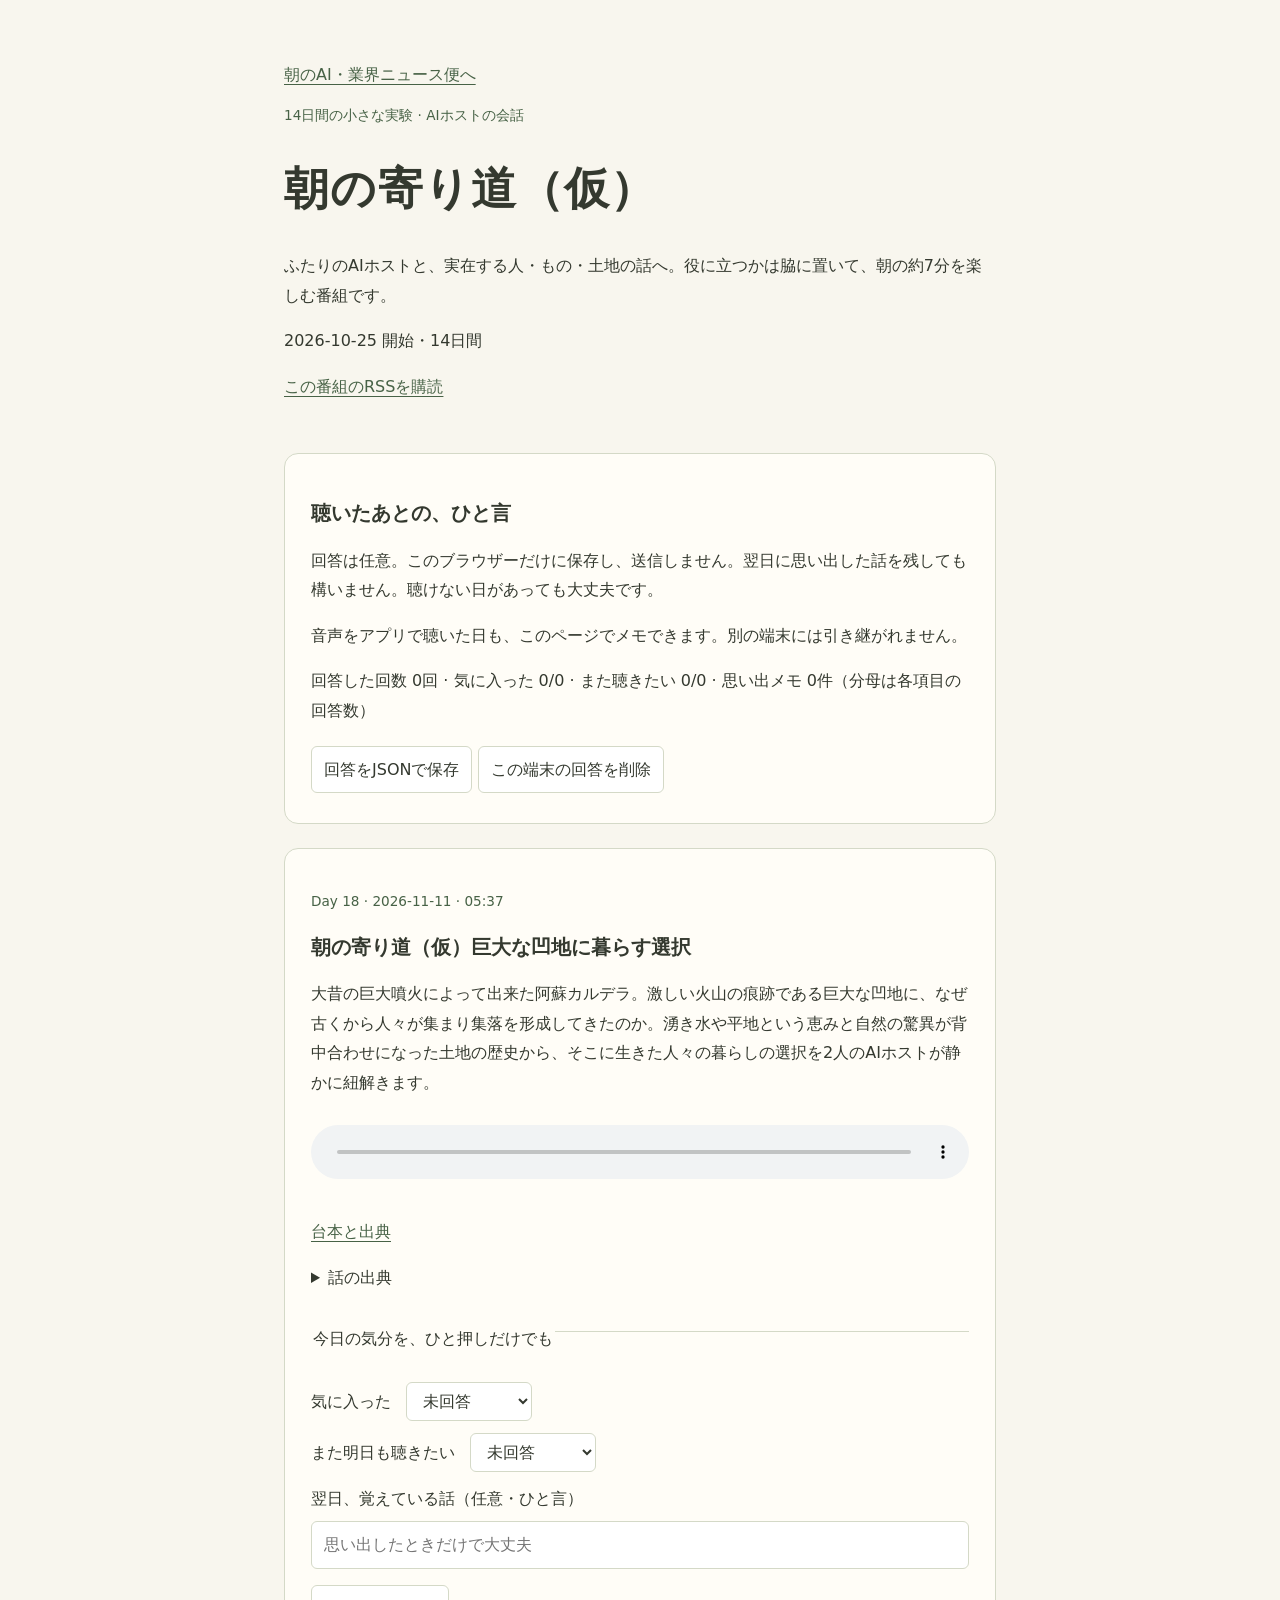
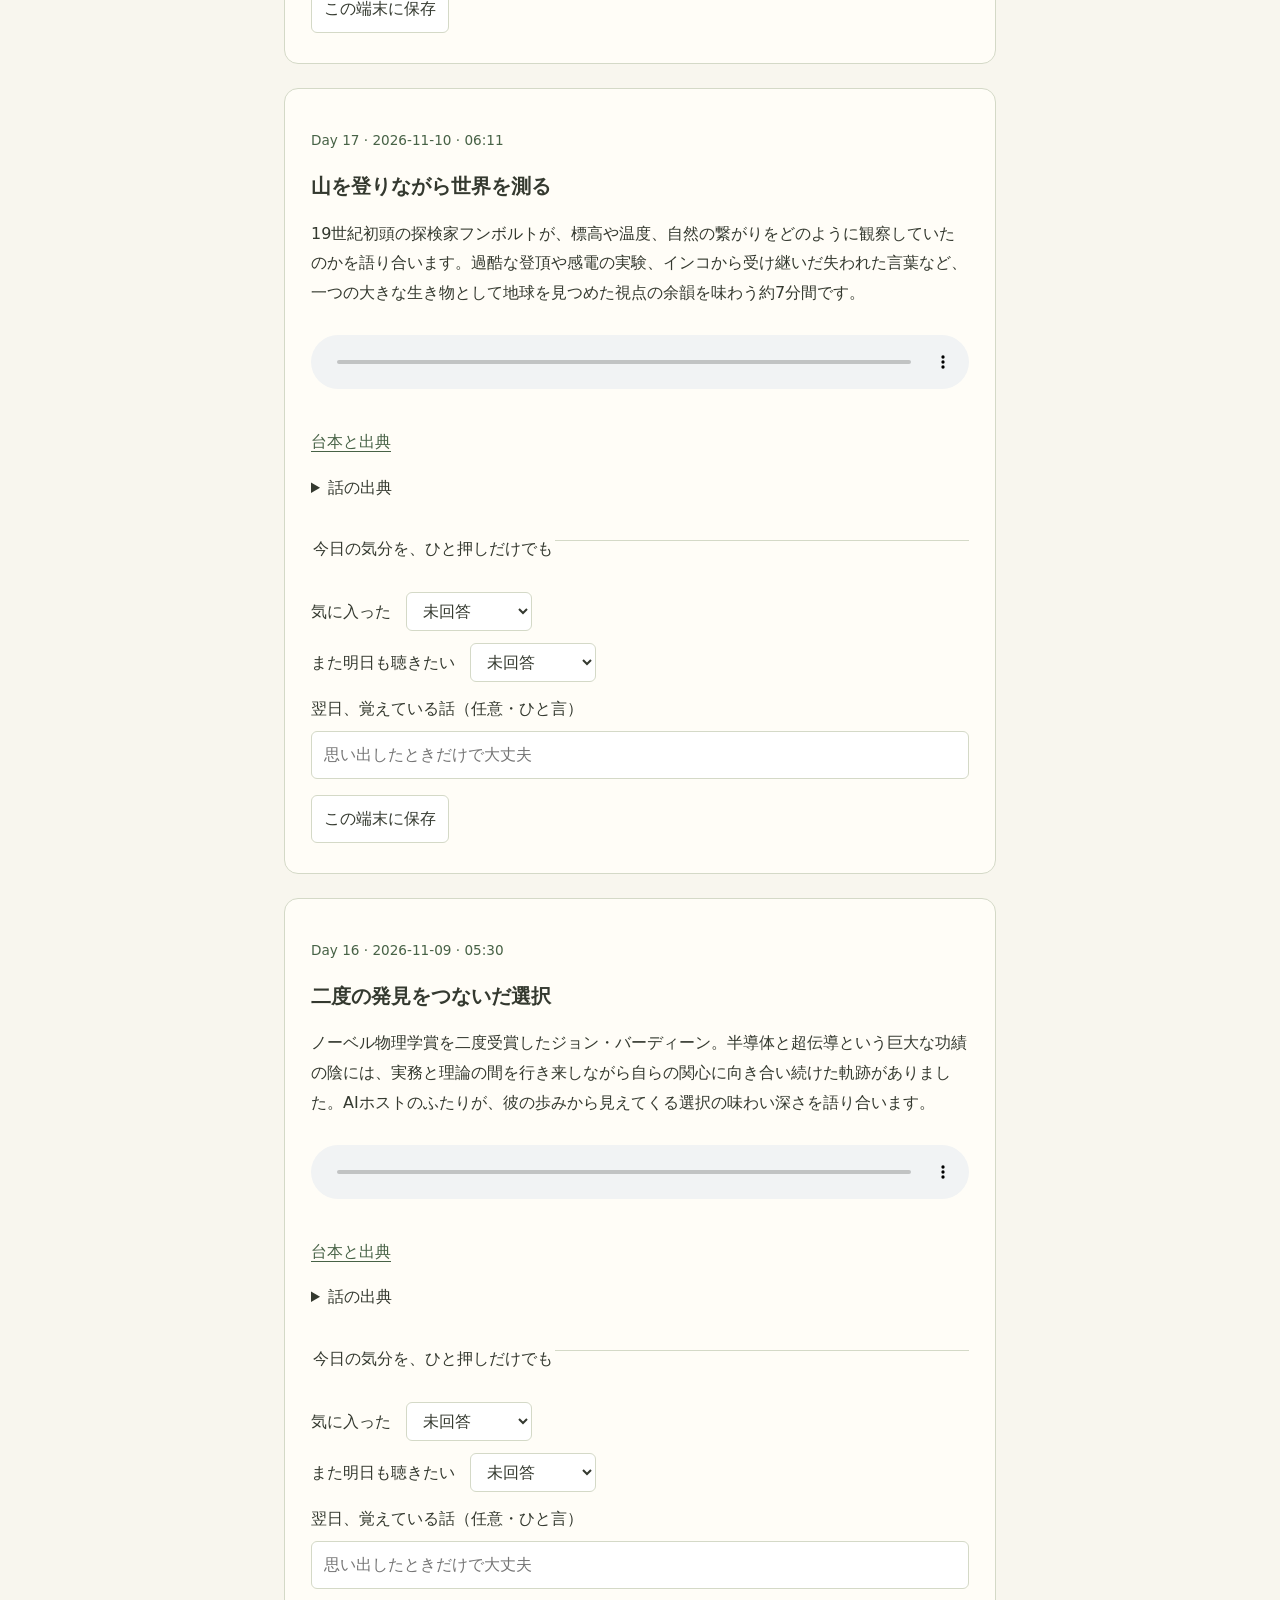
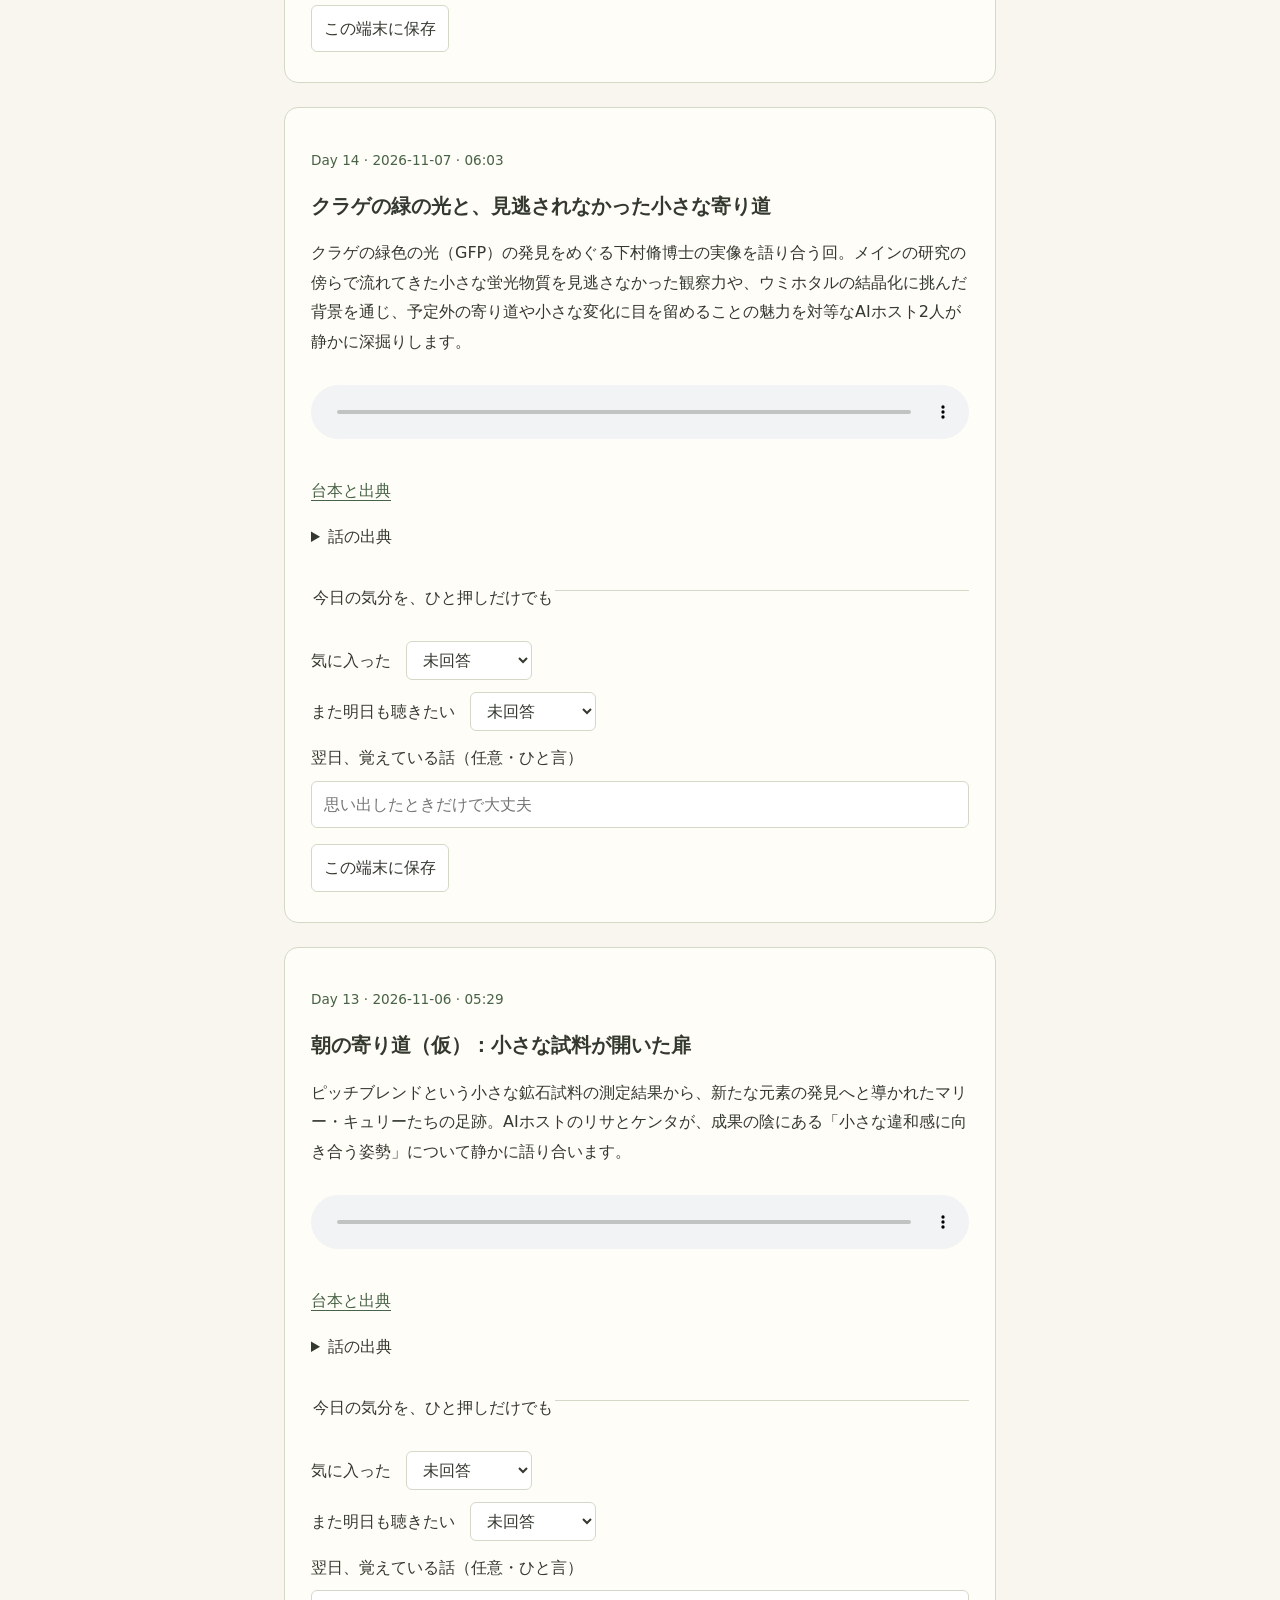
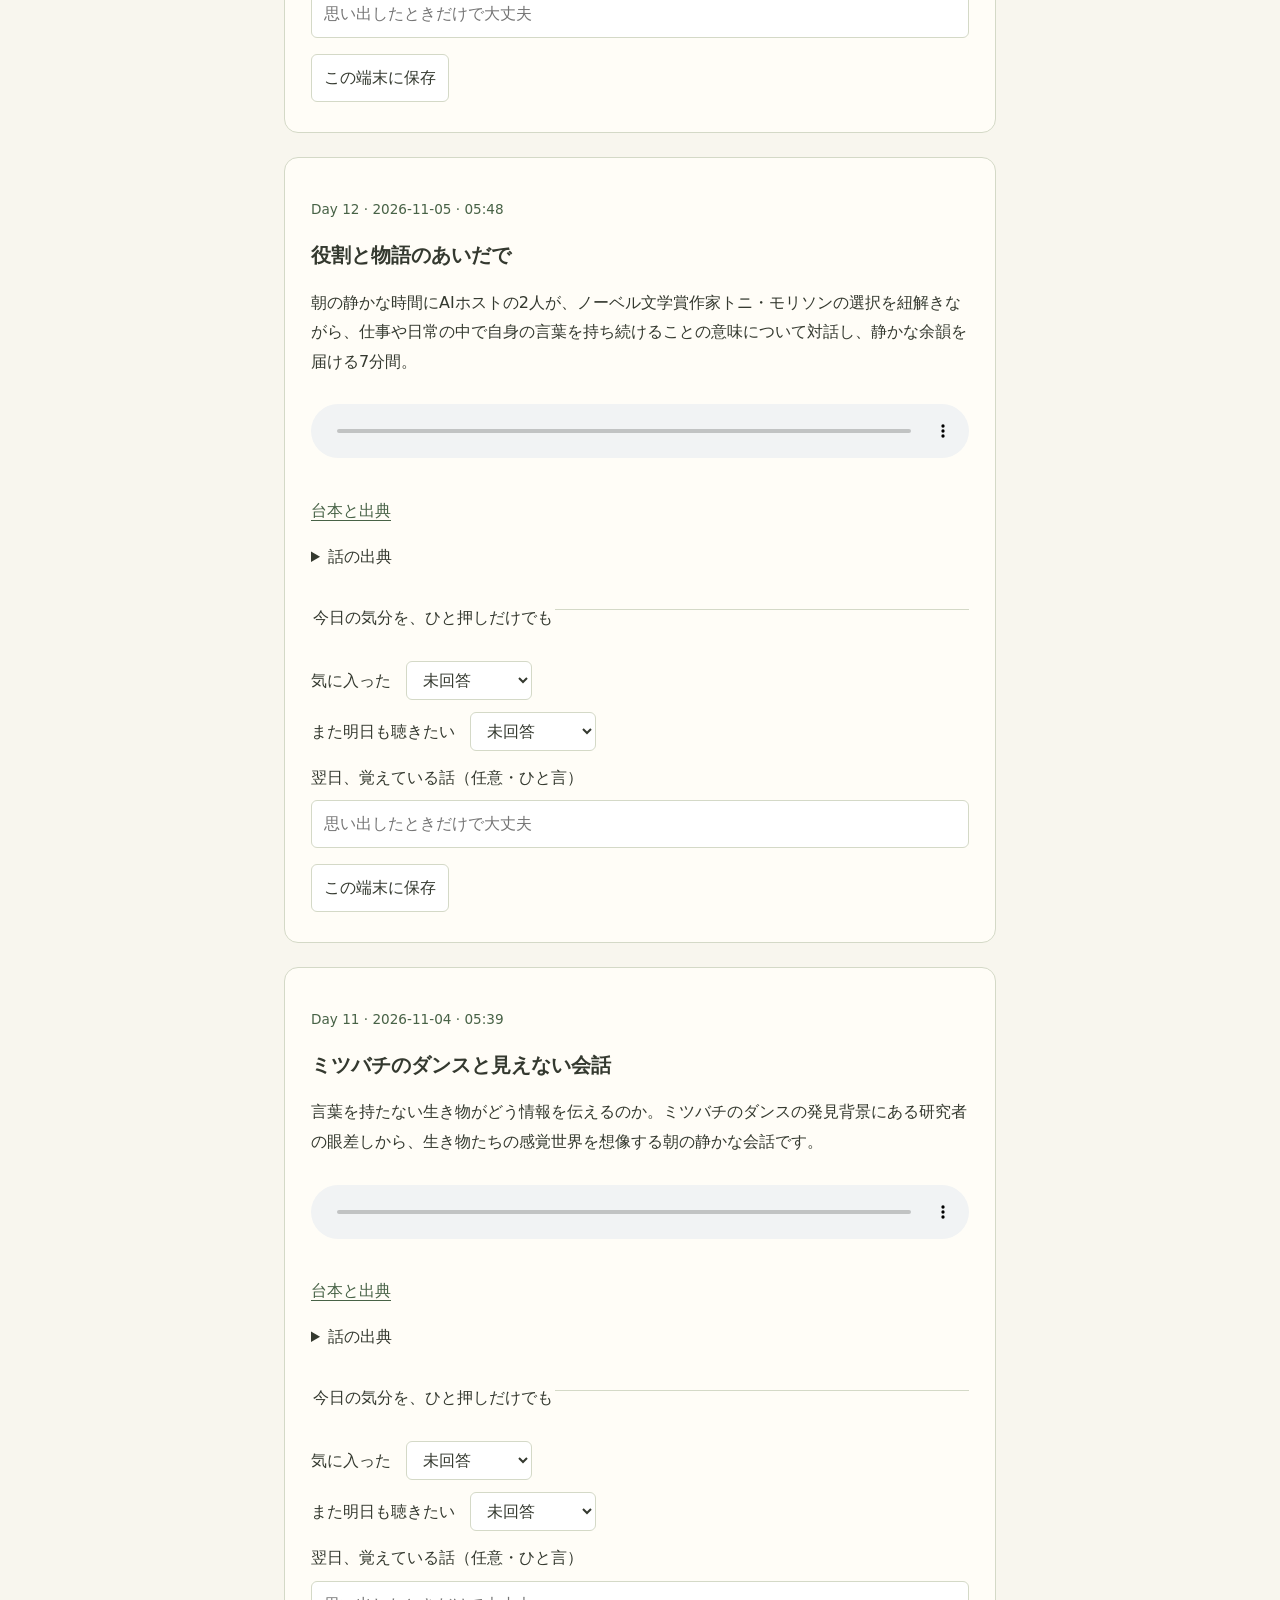
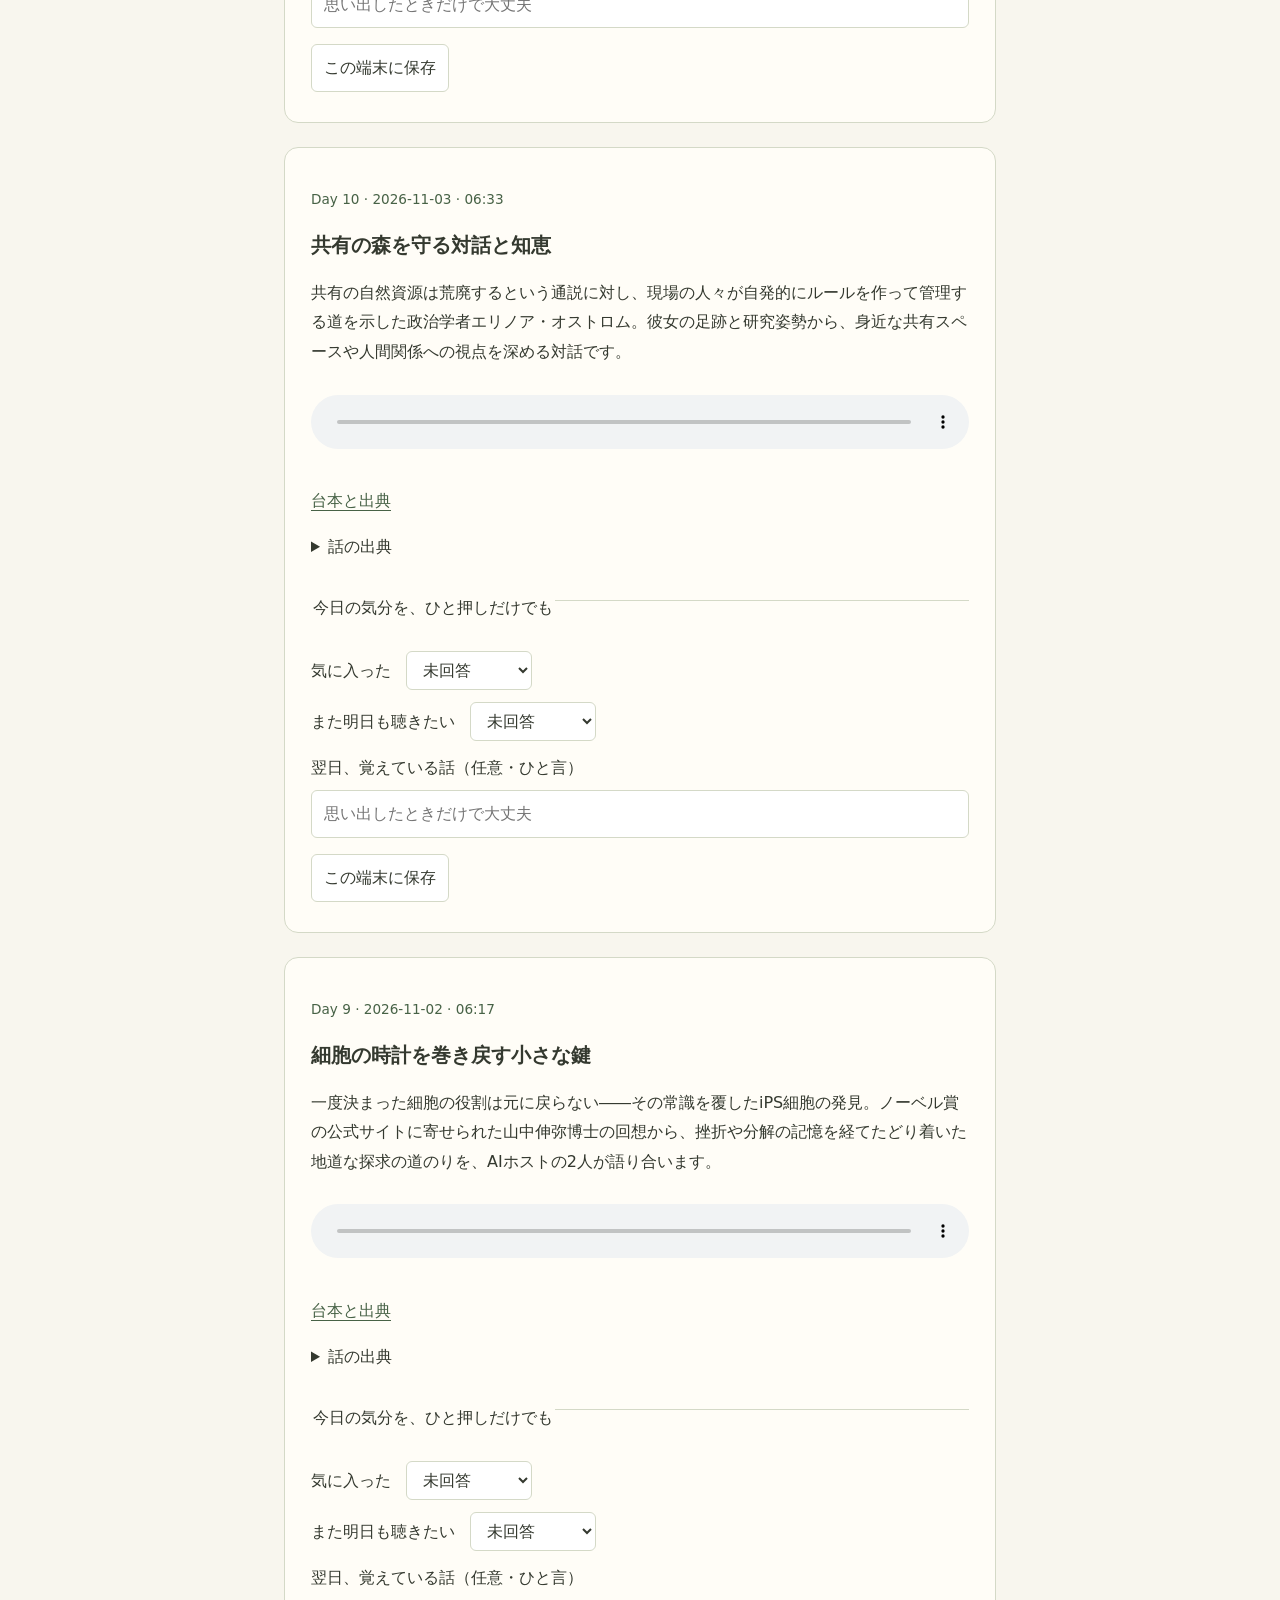
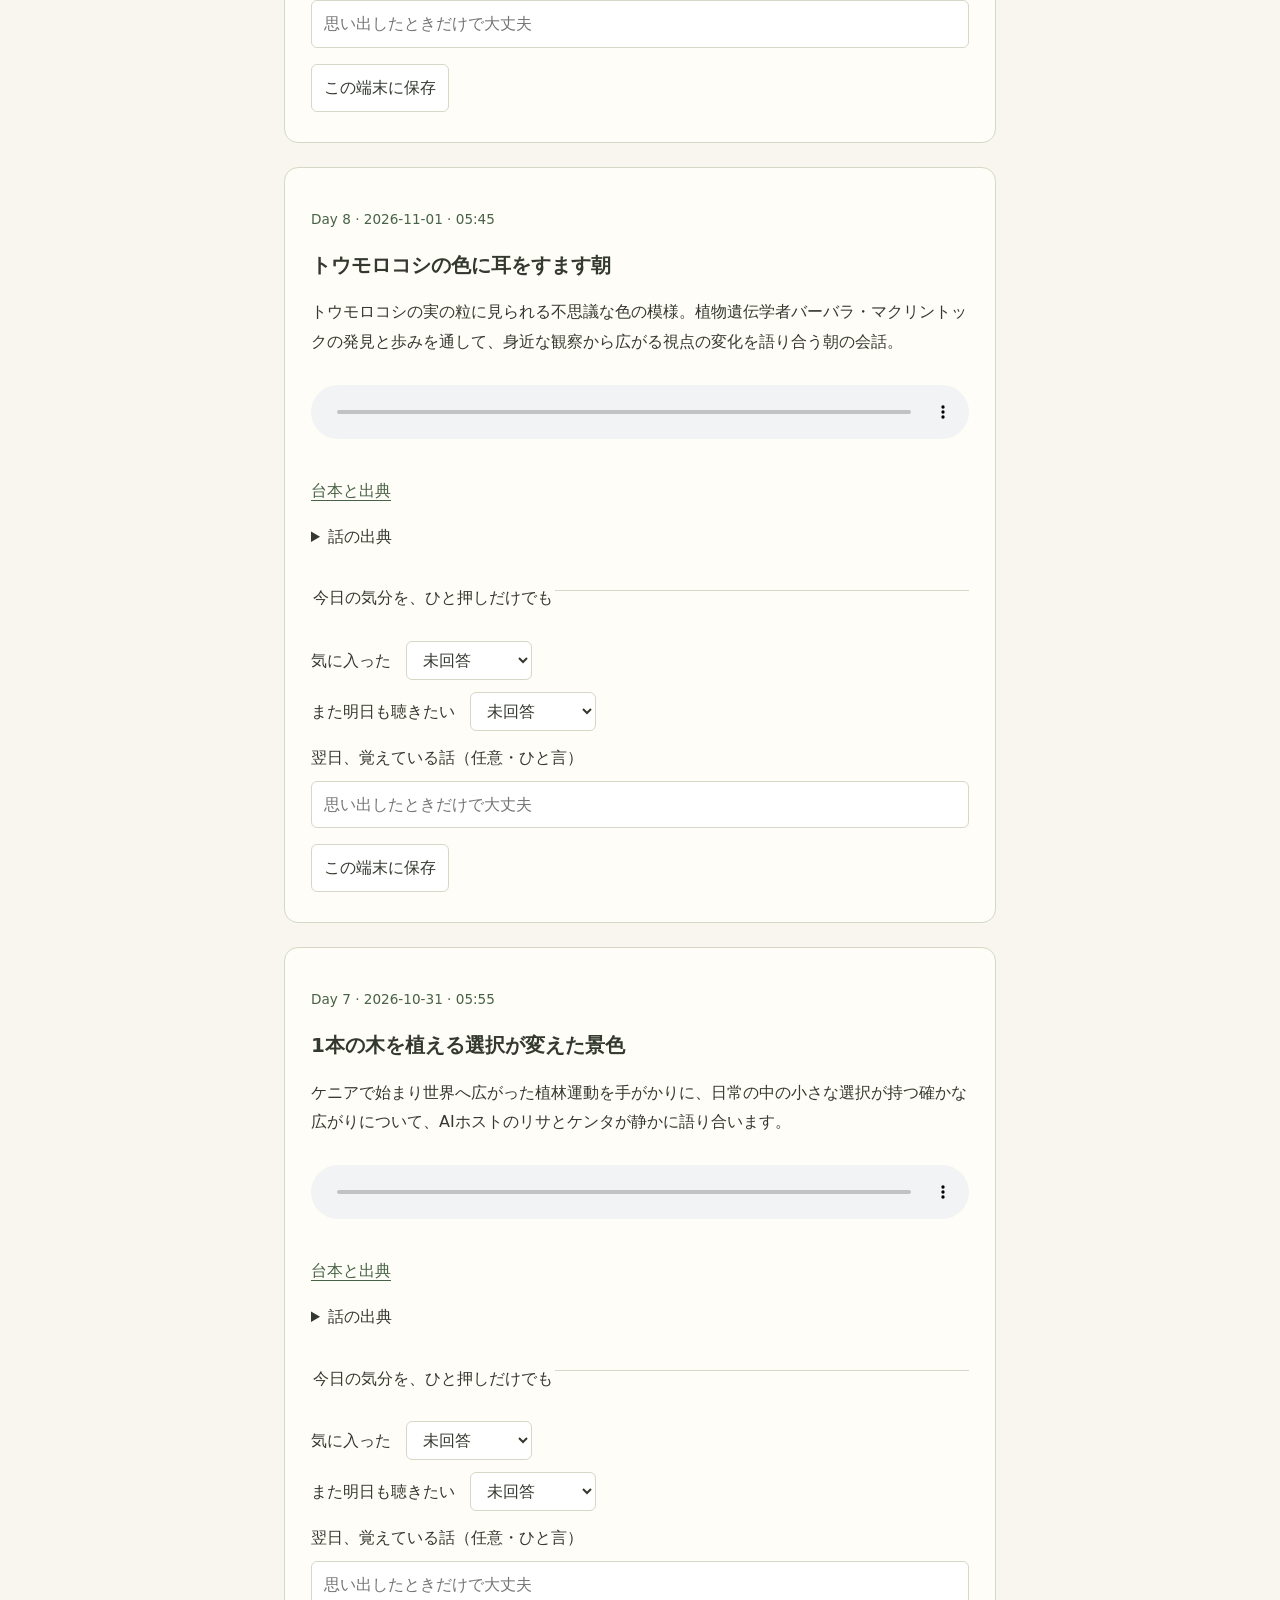
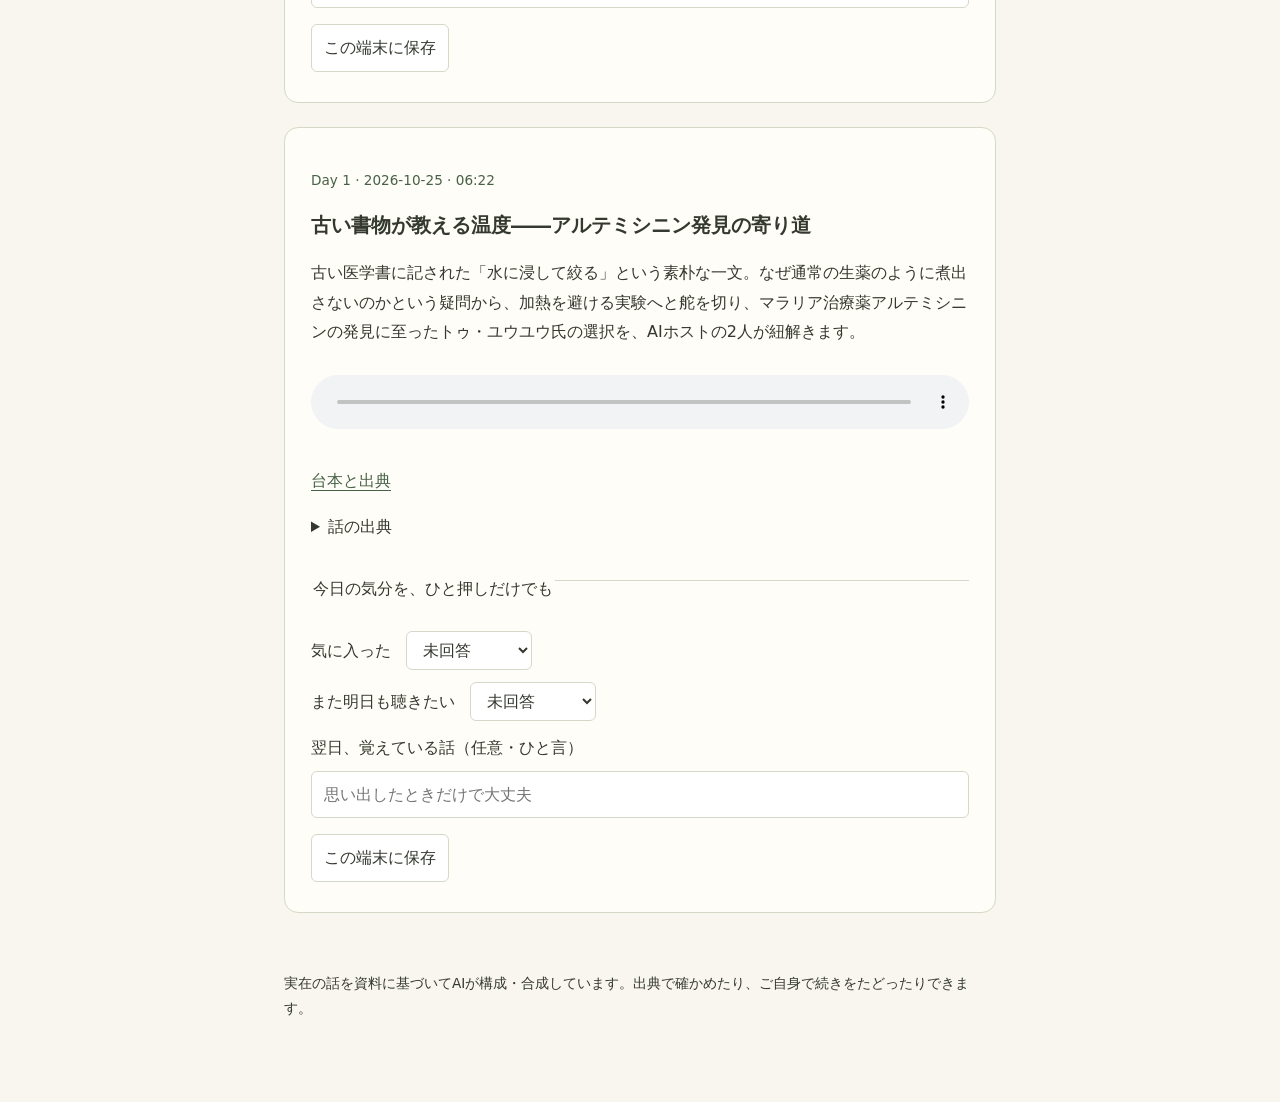
==== commit c498f7fe: "Generate morning detour episode" ====
--- a/docs/detour/index.html
+++ b/docs/detour/index.html
@@ -8,7 +8,16 @@
 <p>音声をアプリで聴いた日も、このページでメモできます。別の端末には引き継がれません。</p>
 <p id="feedback-summary" aria-live="polite"></p><button id="export-feedback" type="button">回答をJSONで保存</button> <button id="clear-feedback" type="button">この端末の回答を削除</button>
 <output id="storage-status" aria-live="polite"></output></section>
-<section aria-label="エピソード"><article data-episode="2026-11-10"><p class="day">Day 17 · 2026-11-10 · 06:11</p>
+<section aria-label="エピソード"><article data-episode="2026-11-11"><p class="day">Day 18 · 2026-11-11 · 05:37</p>
+<h2>朝の寄り道（仮）巨大な凹地に暮らす選択</h2><p>大昔の巨大噴火によって出来た阿蘇カルデラ。激しい火山の痕跡である巨大な凹地に、なぜ古くから人々が集まり集落を形成してきたのか。湧き水や平地という恵みと自然の驚異が背中合わせになった土地の歴史から、そこに生きた人々の暮らしの選択を2人のAIホストが静かに紐解きます。</p>
+<audio controls preload="none" src="episodes/detour-2026-11-11.mp3"></audio>
+<p><a href="episodes/2026-11-11.json">台本と出典</a></p><details><summary>話の出典</summary><ul><li><a href="https://ja.wikipedia.org/wiki/阿蘇山" rel="noopener">Wikipedia 日本語版</a></li><li><a href="https://ja.wikipedia.org/wiki/カルデラ" rel="noopener">Wikipedia 日本語版</a></li></ul></details>
+<form data-feedback="2026-11-11"><fieldset><legend>今日の気分を、ひと押しだけでも</legend>
+<label>気に入った <select name="liked"><option value="">未回答</option><option value="yes">はい</option><option value="neutral">どちらとも</option><option value="no">いいえ</option></select></label>
+<label>また明日も聴きたい <select name="again"><option value="">未回答</option><option value="yes">はい</option><option value="neutral">どちらとも</option><option value="no">いいえ</option></select></label>
+<label>翌日、覚えている話（任意・ひと言）<input name="remembered" maxlength="160" placeholder="思い出したときだけで大丈夫"></label>
+<button type="submit">この端末に保存</button><output aria-live="polite"></output></fieldset></form></article>
+<article data-episode="2026-11-10"><p class="day">Day 17 · 2026-11-10 · 06:11</p>
 <h2>山を登りながら世界を測る</h2><p>19世紀初頭の探検家フンボルトが、標高や温度、自然の繋がりをどのように観察していたのかを語り合います。過酷な登頂や感電の実験、インコから受け継いだ失われた言葉など、一つの大きな生き物として地球を見つめた視点の余韻を味わう約7分間です。</p>
 <audio controls preload="none" src="episodes/detour-2026-11-10.mp3"></audio>
 <p><a href="episodes/2026-11-10.json">台本と出典</a></p><details><summary>話の出典</summary><ul><li><a href="https://en.wikipedia.org/wiki/Alexander_von_Humboldt" rel="noopener">Wikipedia (English)</a></li><li><a href="https://en.wikipedia.org/wiki/Biogeography" rel="noopener">Wikipedia (English)</a></li></ul></details>
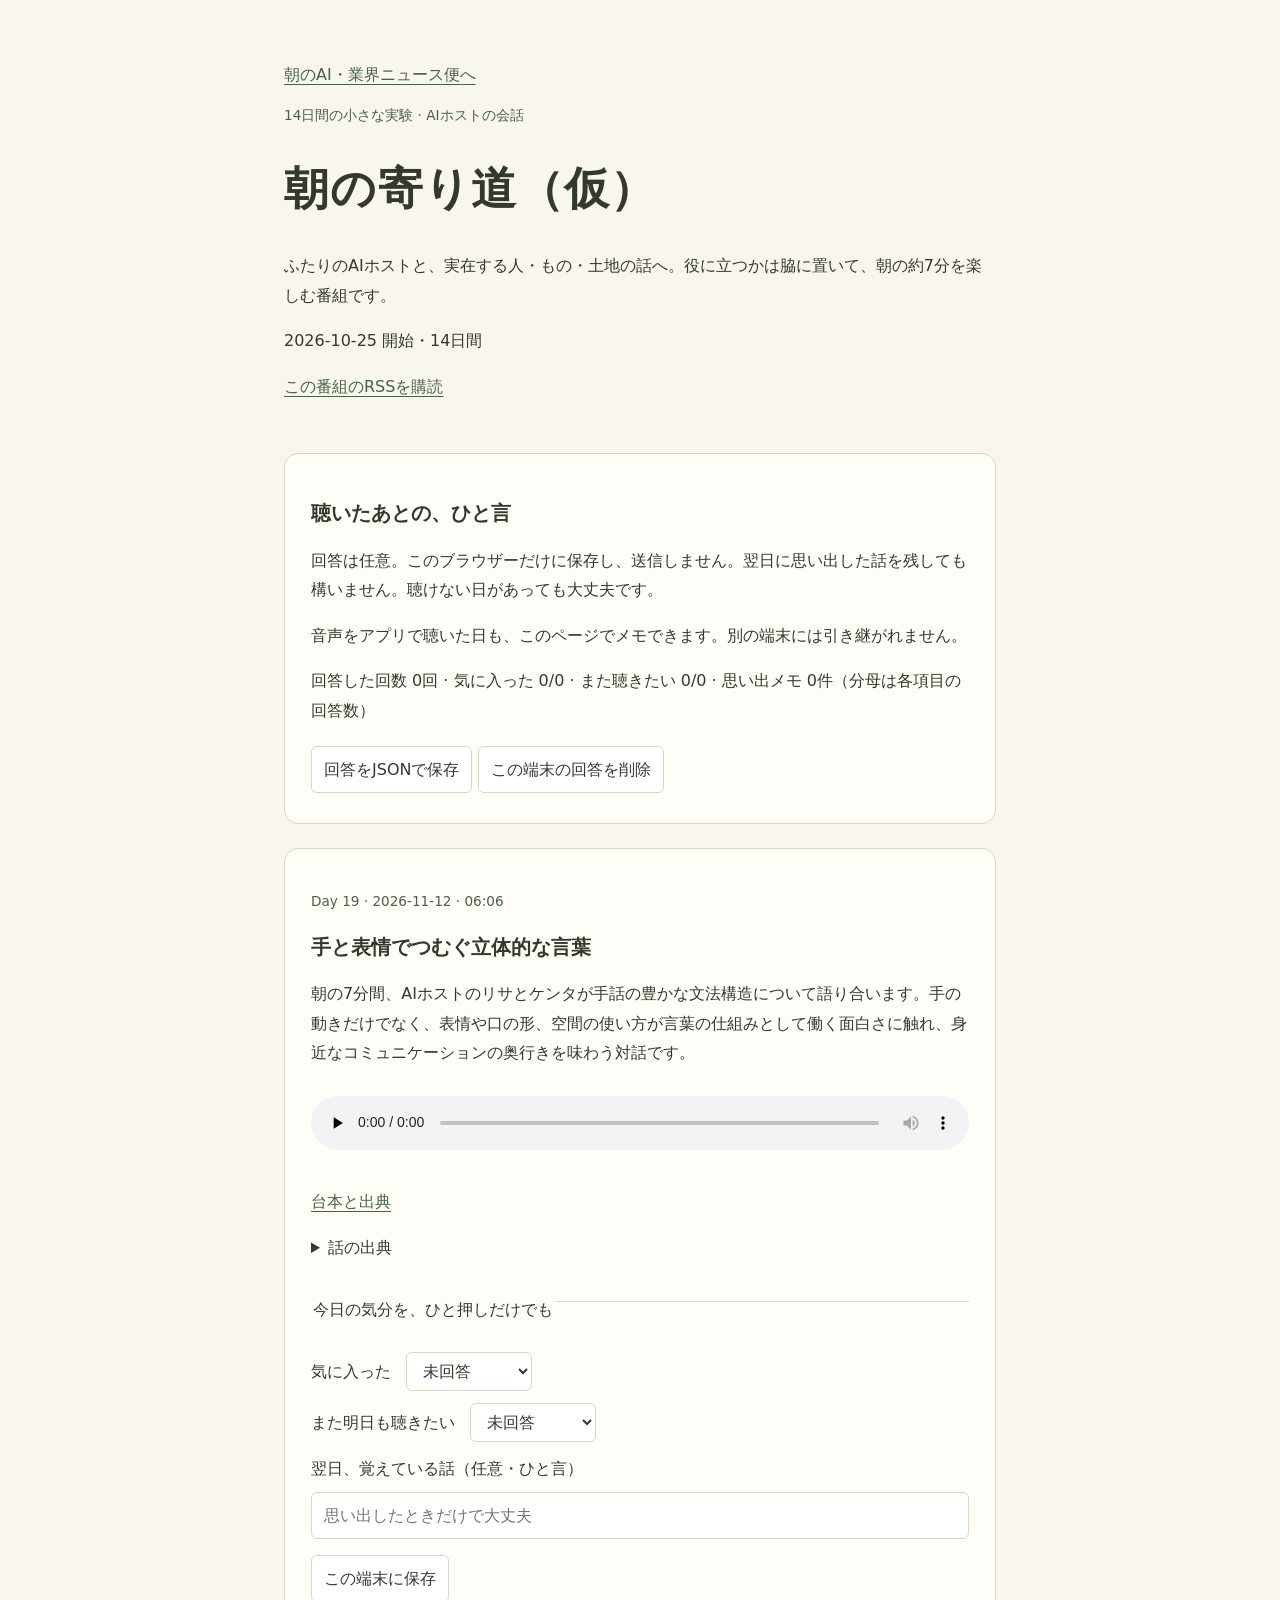
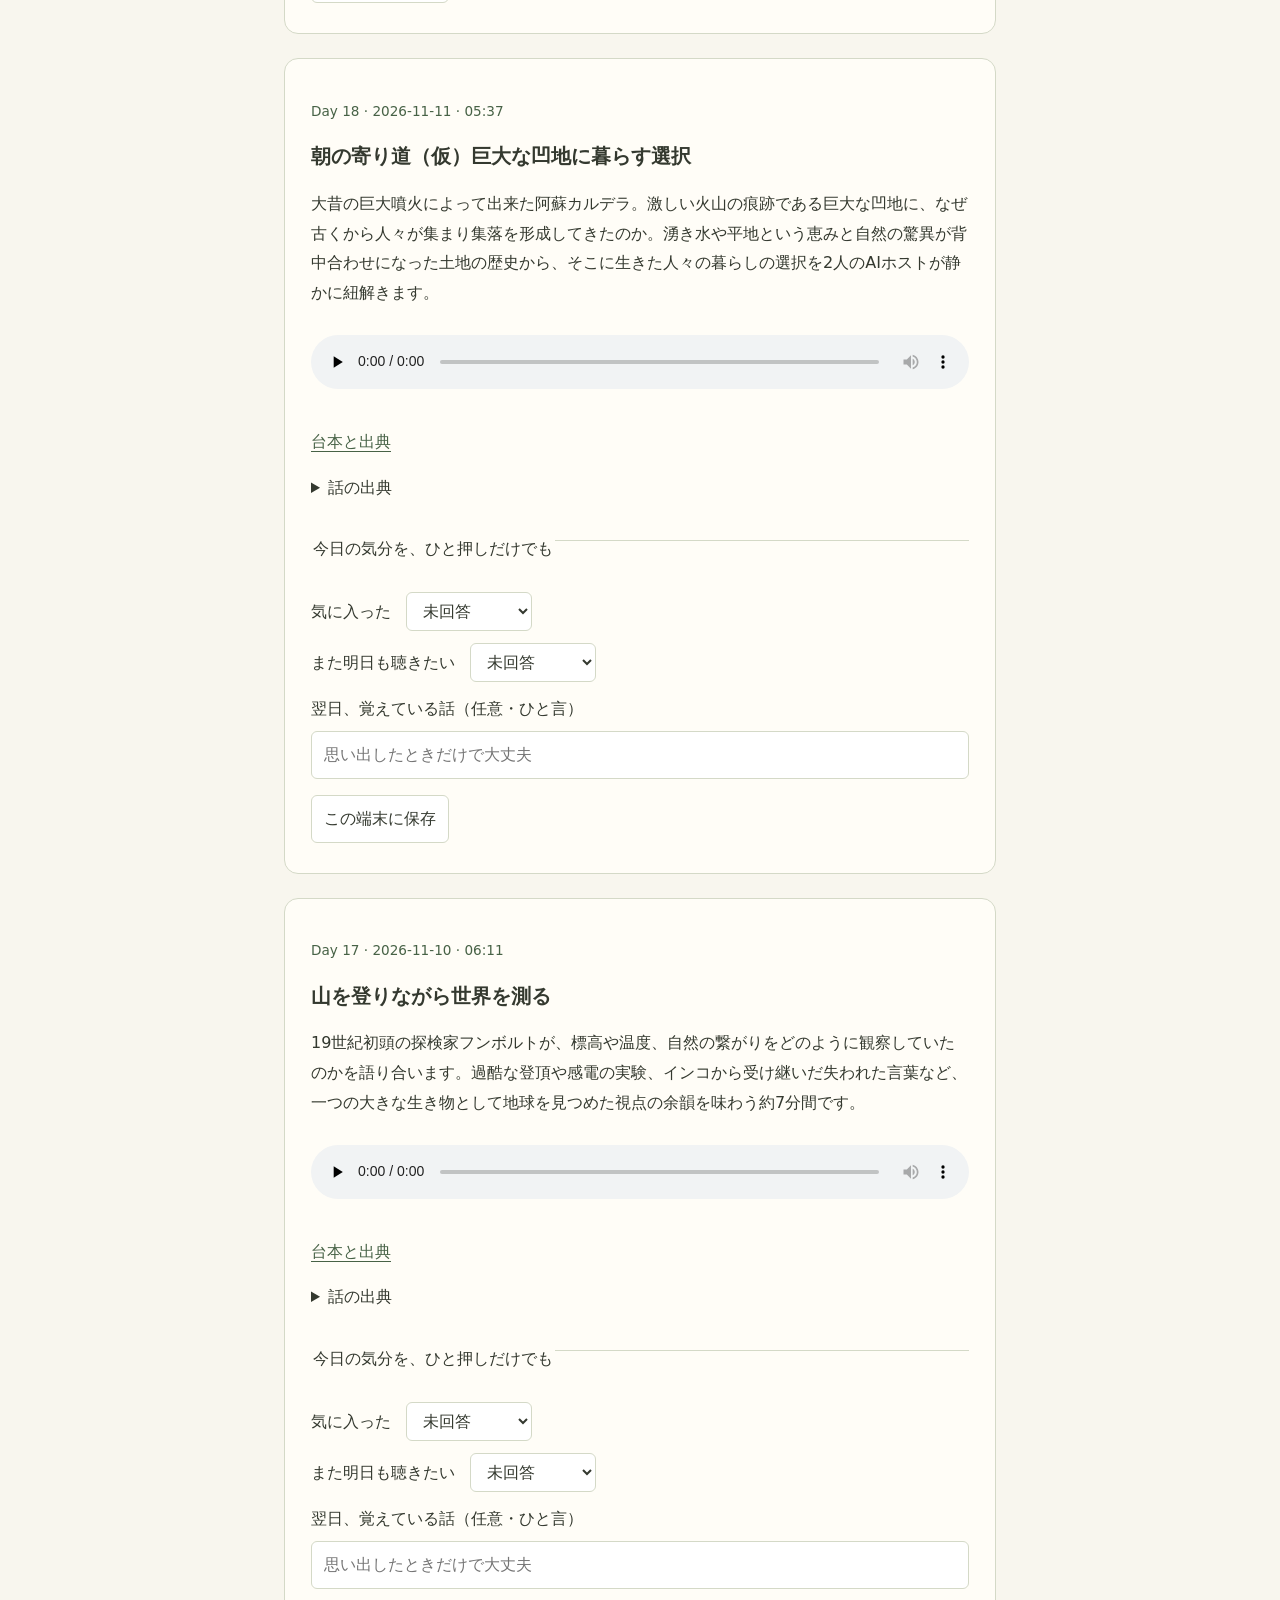
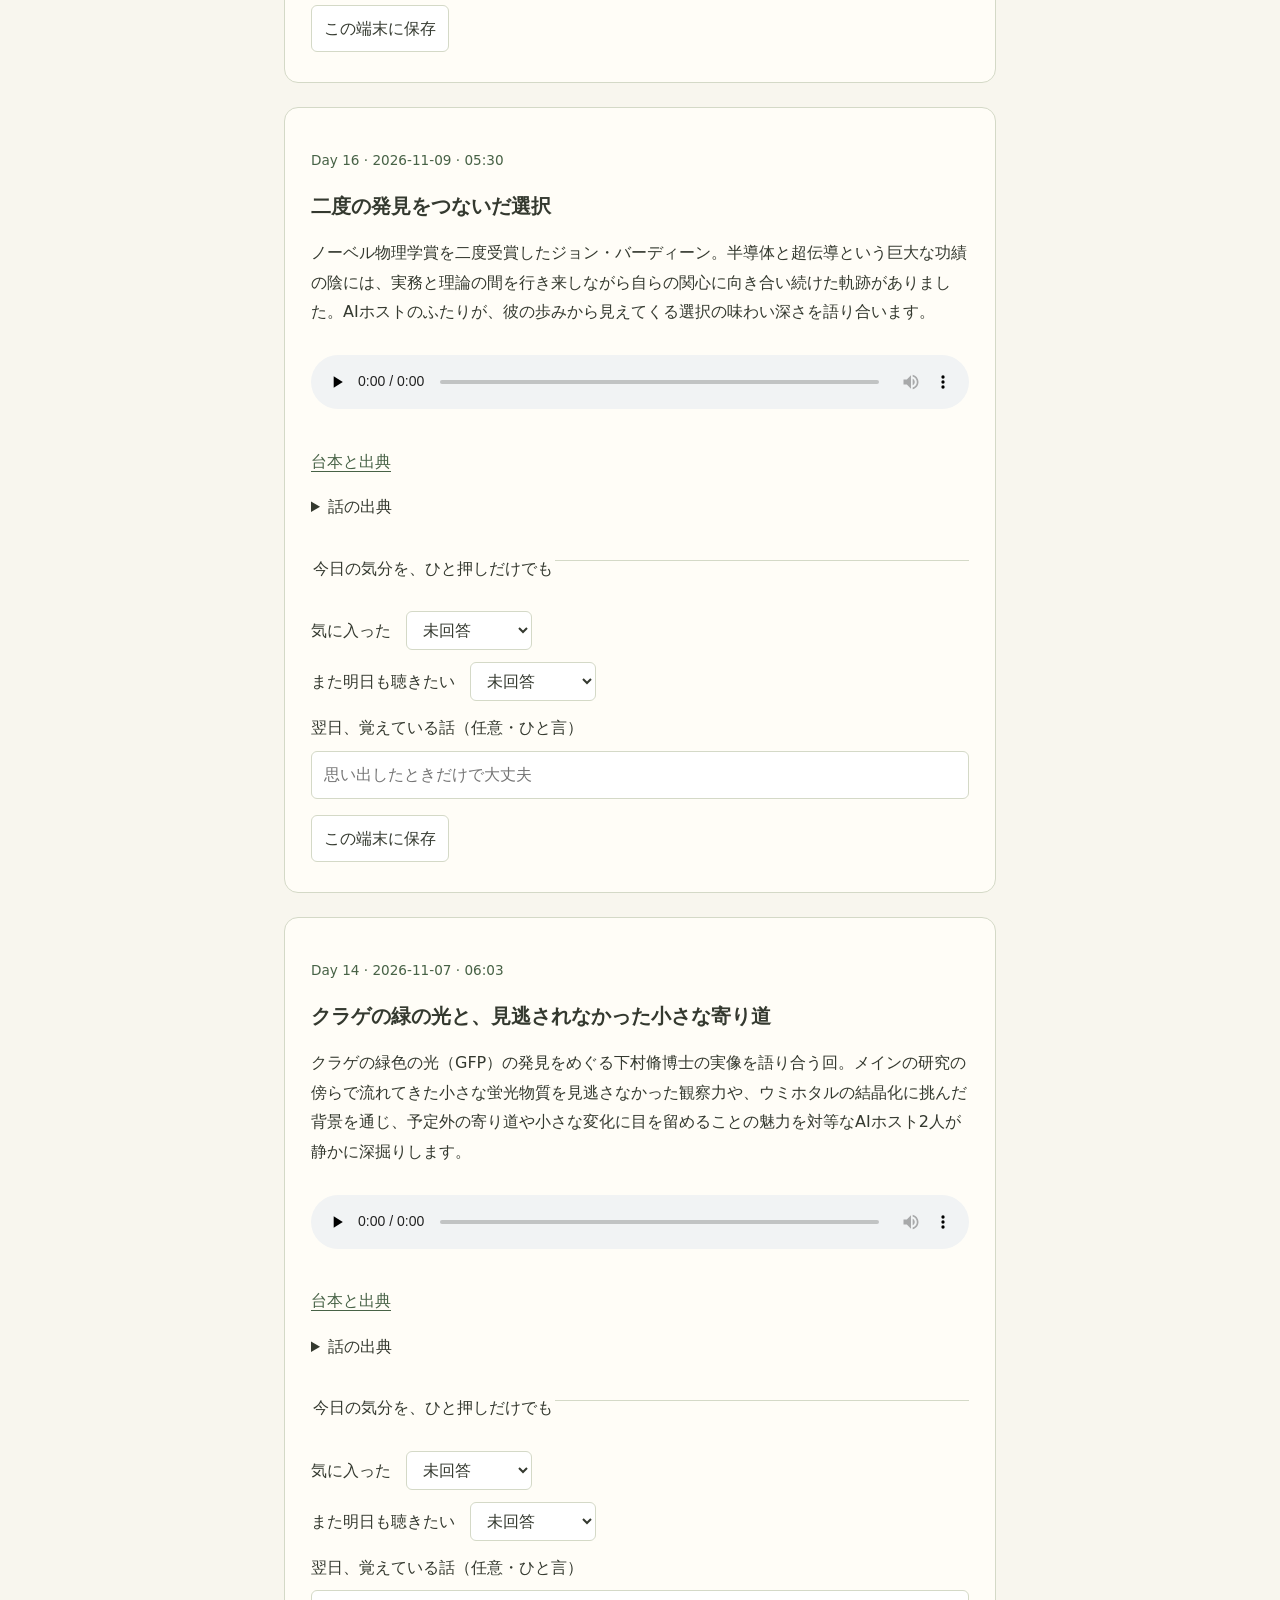
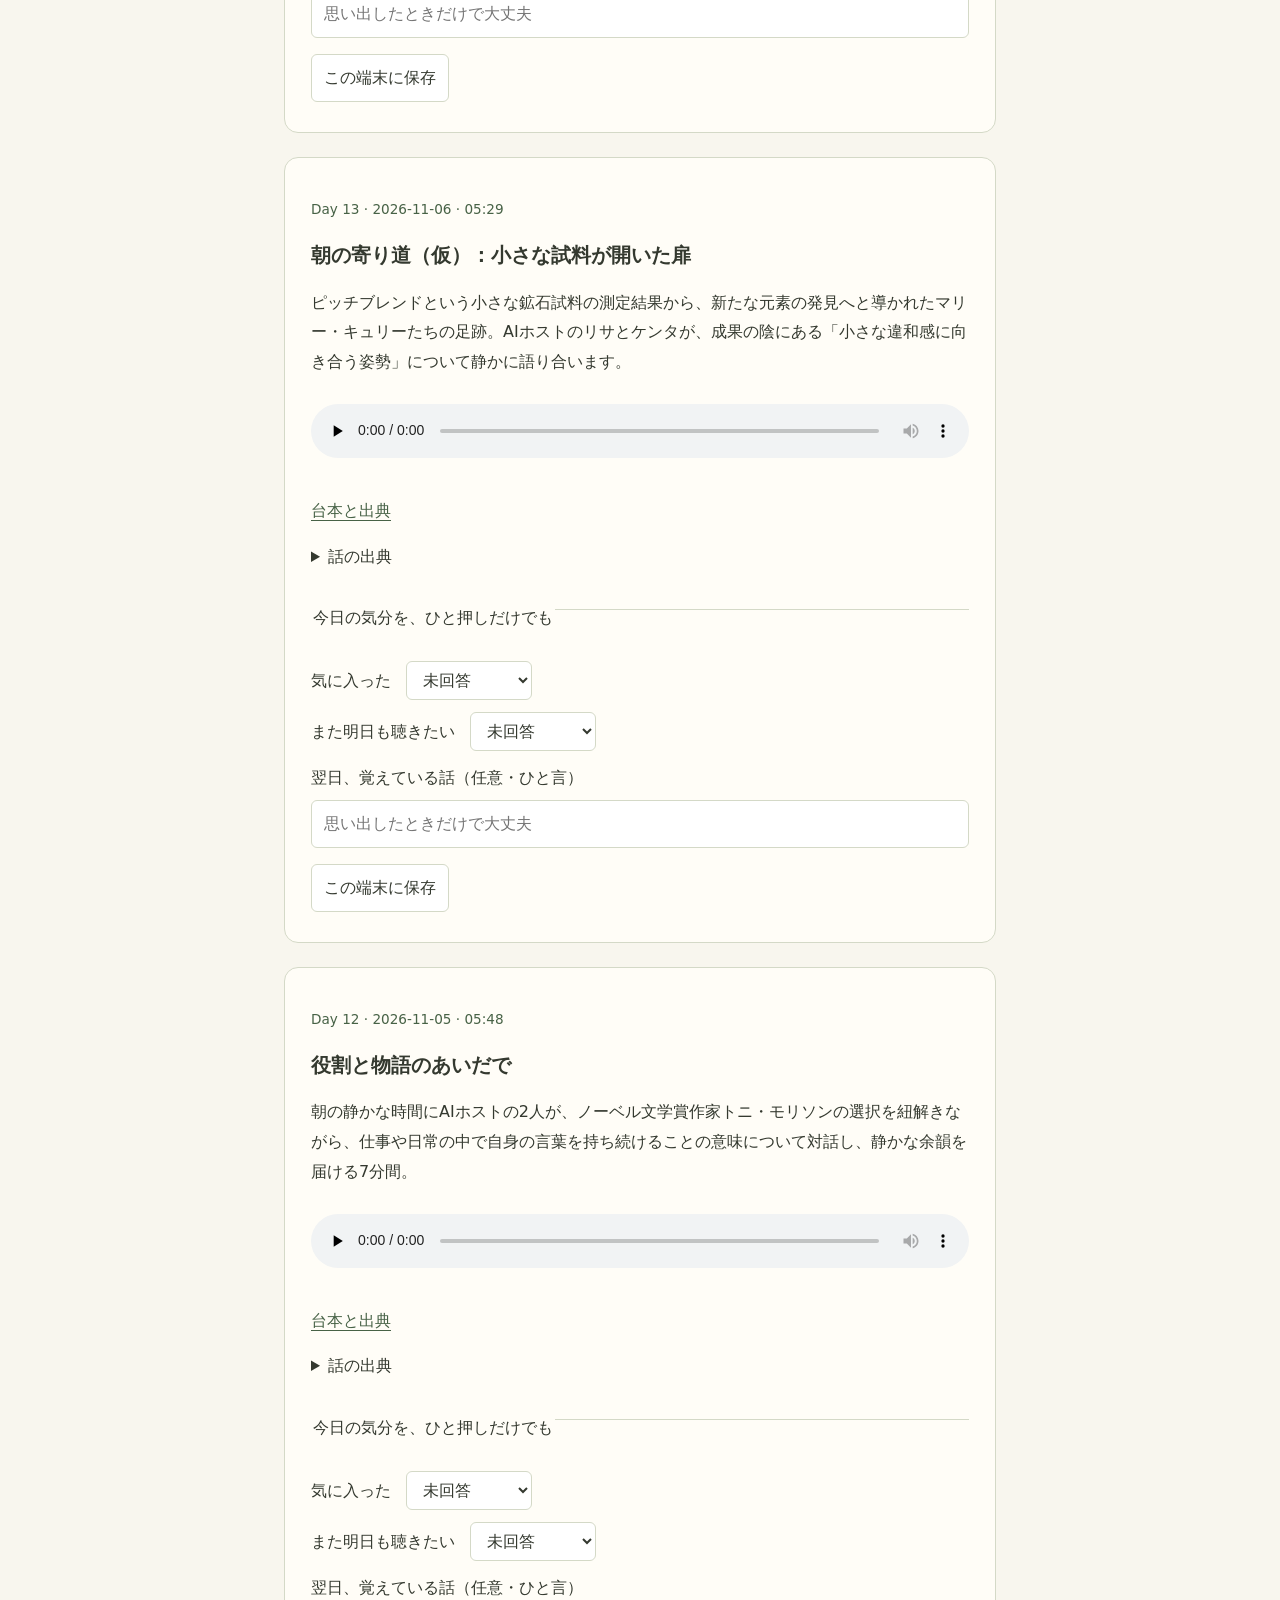
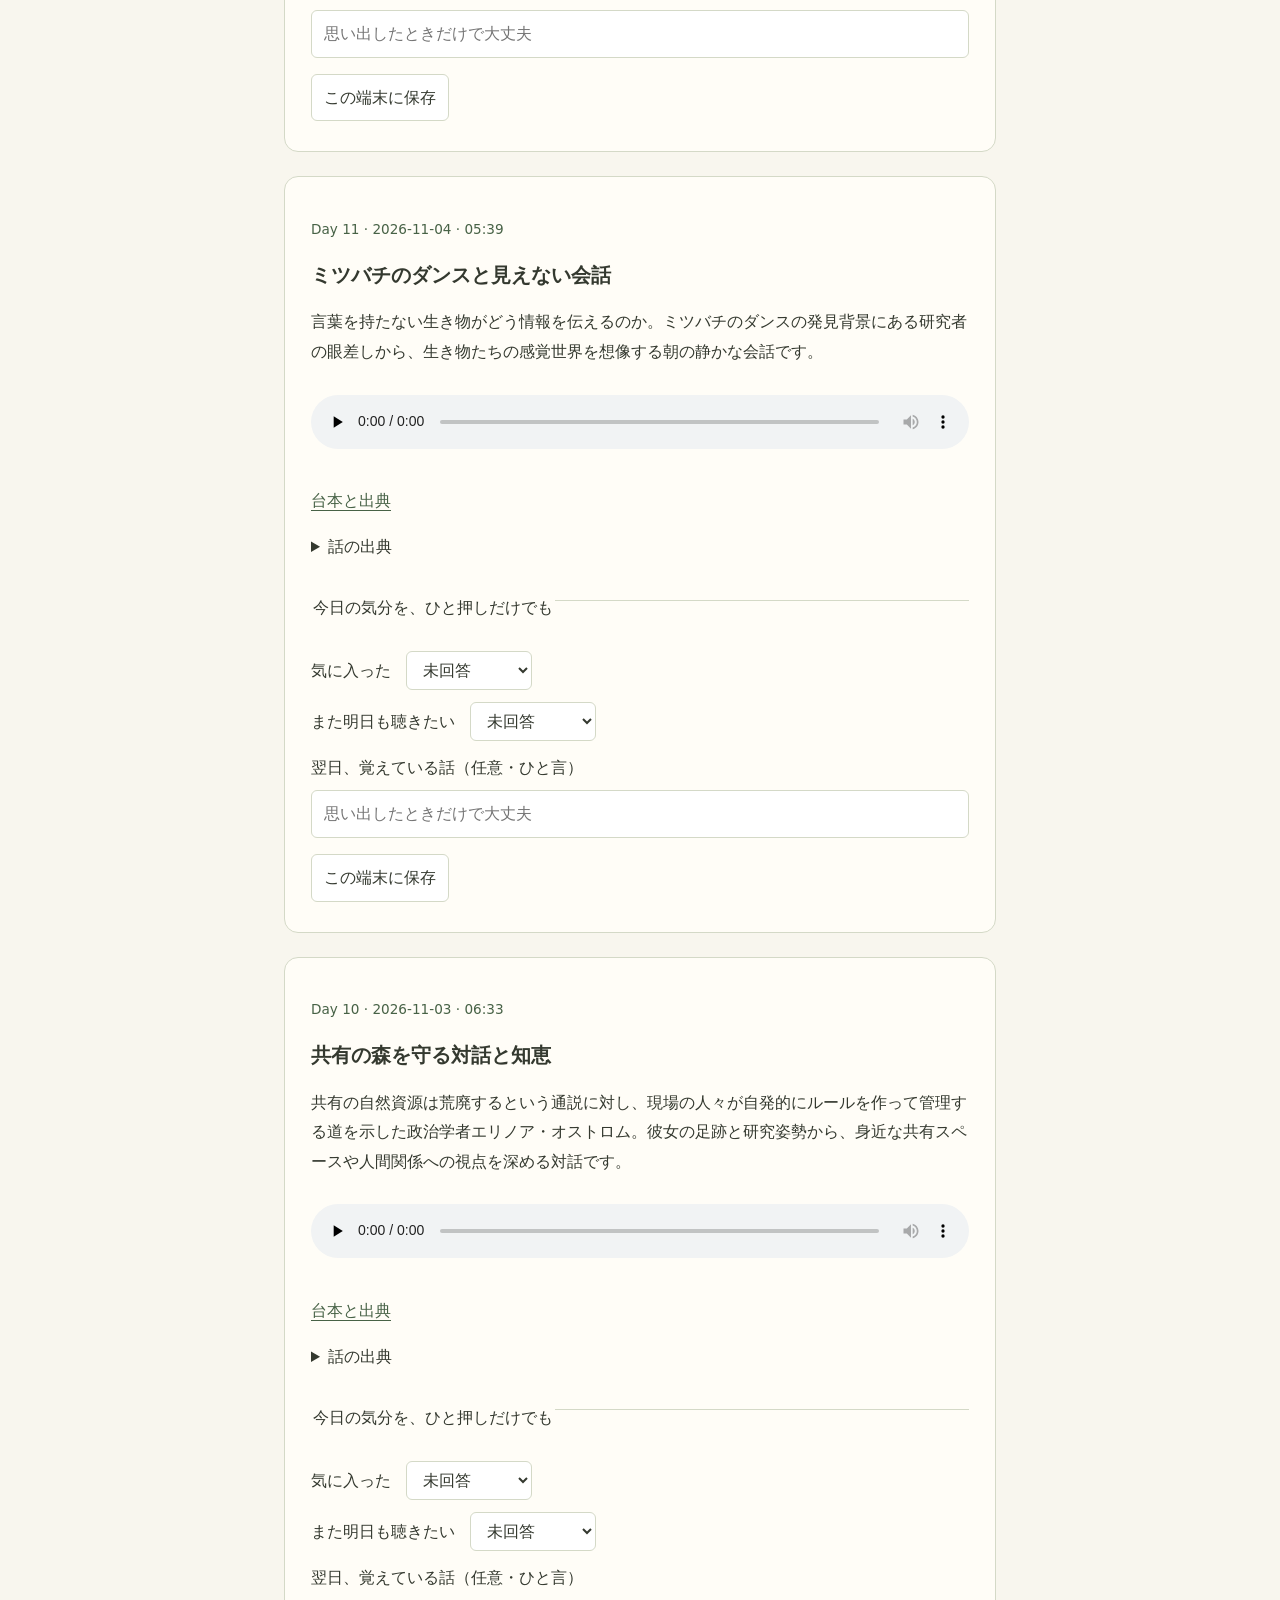
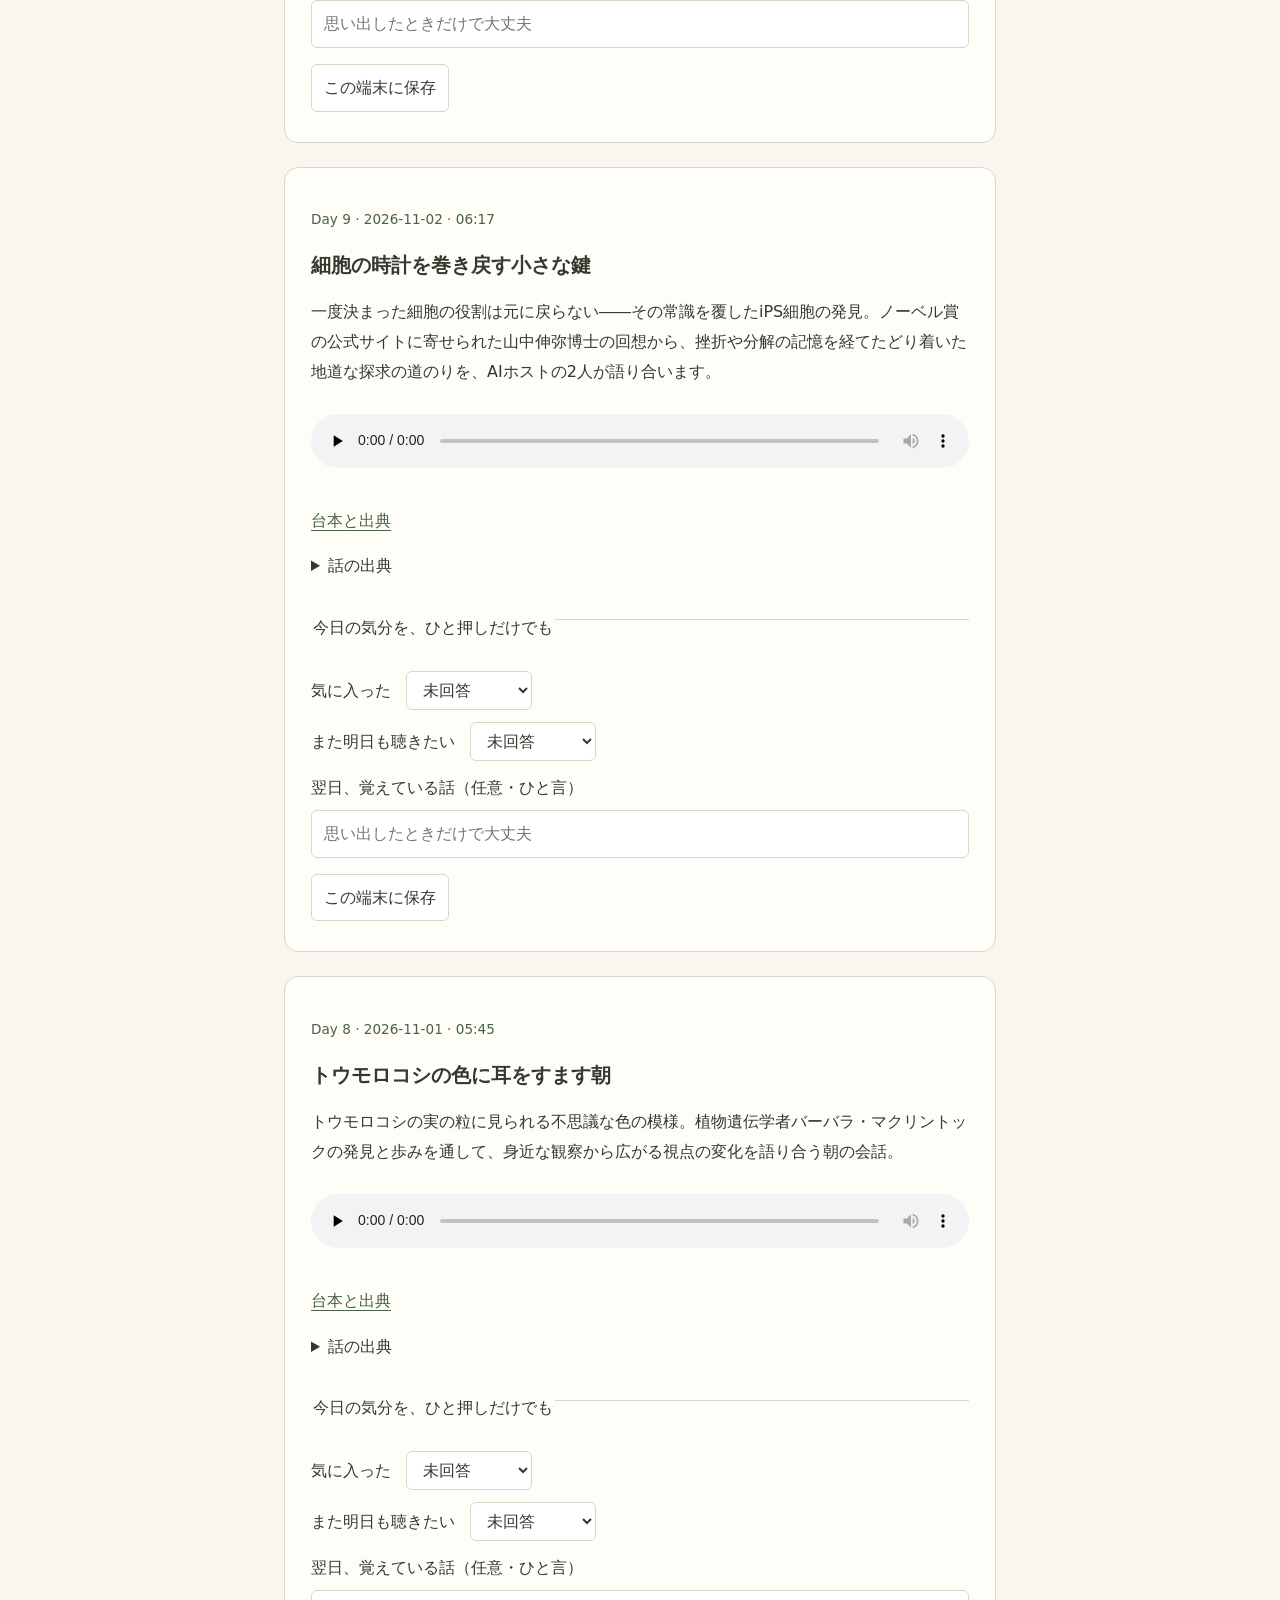
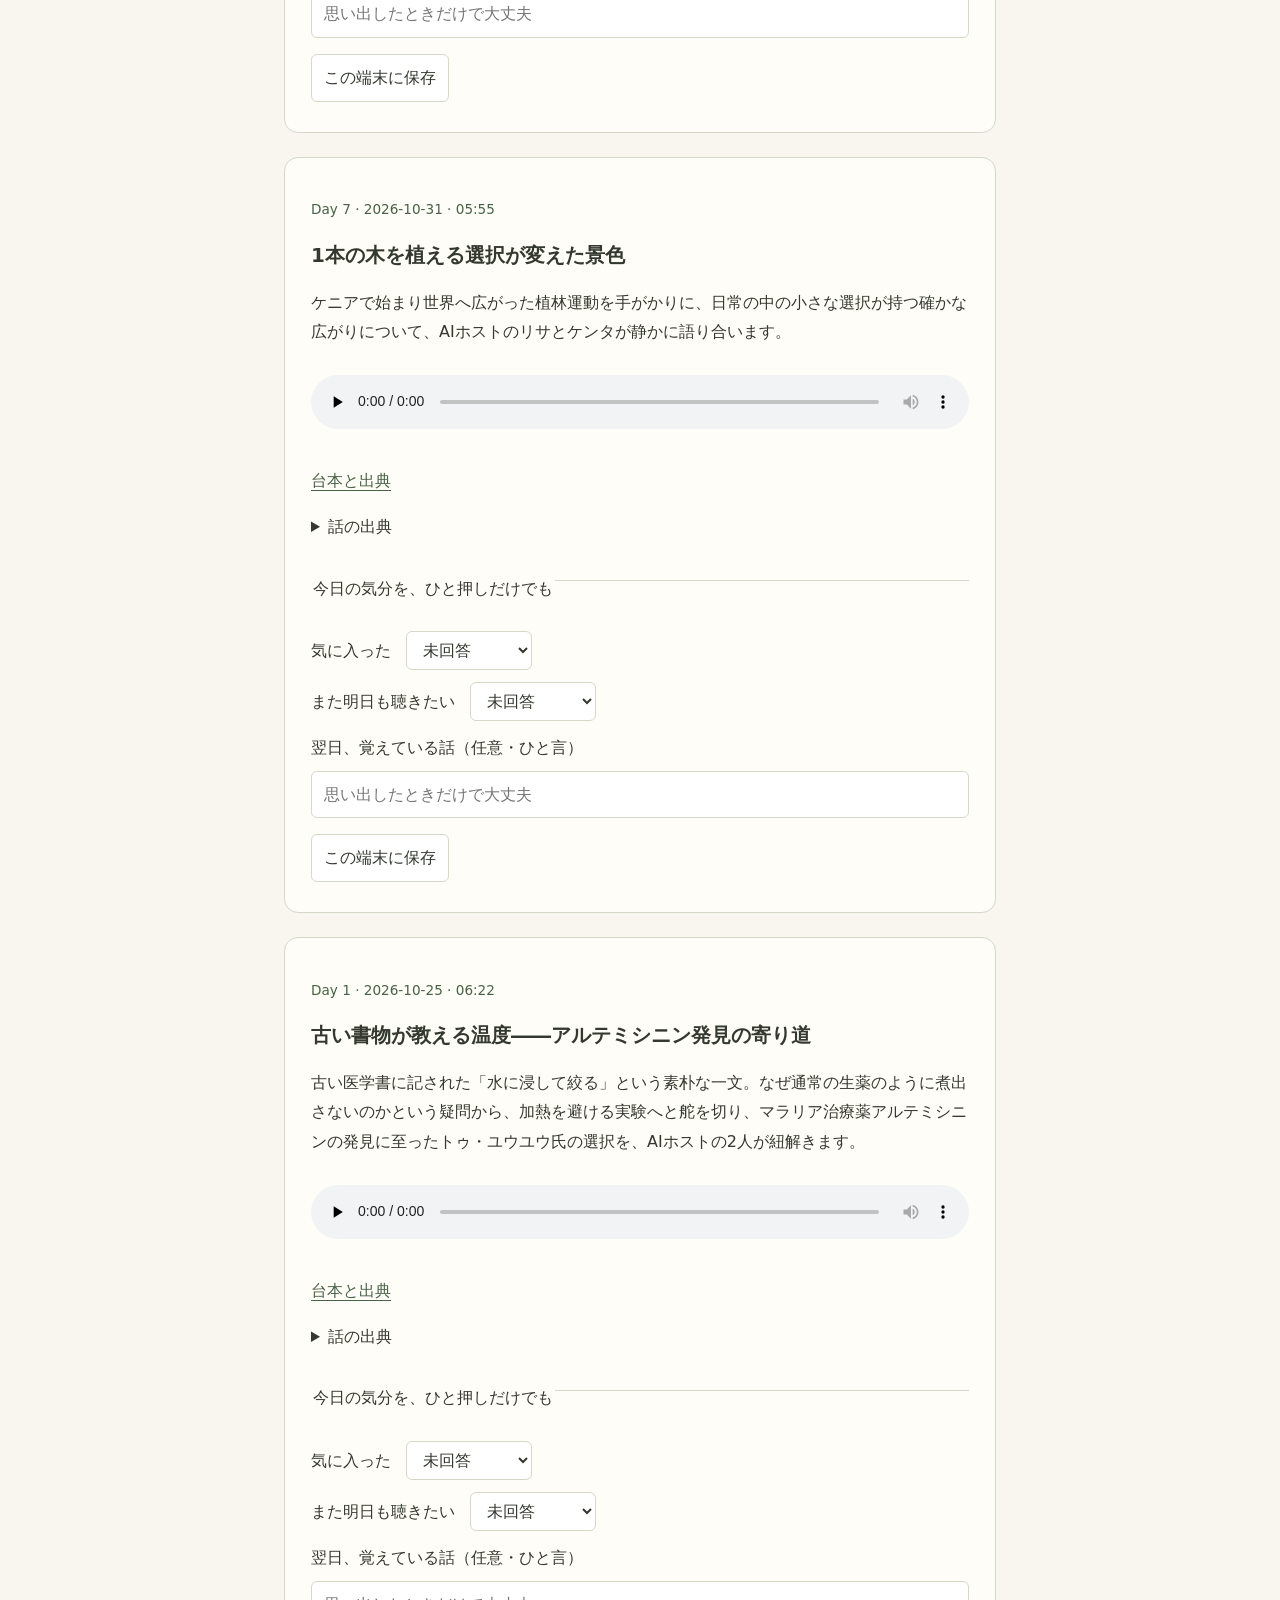
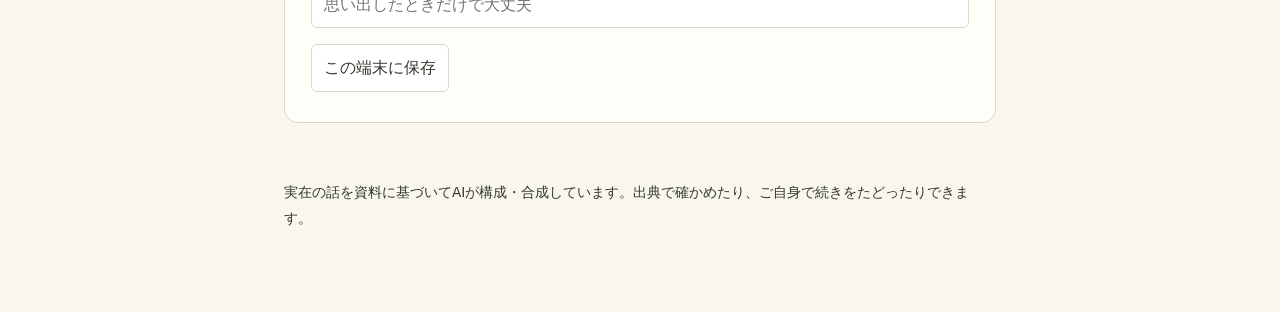
==== commit 9d8ec38b: "Generate morning detour episode" ====
--- a/docs/detour/index.html
+++ b/docs/detour/index.html
@@ -8,7 +8,16 @@
 <p>音声をアプリで聴いた日も、このページでメモできます。別の端末には引き継がれません。</p>
 <p id="feedback-summary" aria-live="polite"></p><button id="export-feedback" type="button">回答をJSONで保存</button> <button id="clear-feedback" type="button">この端末の回答を削除</button>
 <output id="storage-status" aria-live="polite"></output></section>
-<section aria-label="エピソード"><article data-episode="2026-11-11"><p class="day">Day 18 · 2026-11-11 · 05:37</p>
+<section aria-label="エピソード"><article data-episode="2026-11-12"><p class="day">Day 19 · 2026-11-12 · 06:06</p>
+<h2>手と表情でつむぐ立体的な言葉</h2><p>朝の7分間、AIホストのリサとケンタが手話の豊かな文法構造について語り合います。手の動きだけでなく、表情や口の形、空間の使い方が言葉の仕組みとして働く面白さに触れ、身近なコミュニケーションの奥行きを味わう対話です。</p>
+<audio controls preload="none" src="episodes/detour-2026-11-12.mp3"></audio>
+<p><a href="episodes/2026-11-12.json">台本と出典</a></p><details><summary>話の出典</summary><ul><li><a href="https://ja.wikipedia.org/wiki/日本手話" rel="noopener">Wikipedia 日本語版</a></li><li><a href="https://ja.wikipedia.org/wiki/手話" rel="noopener">Wikipedia 日本語版</a></li></ul></details>
+<form data-feedback="2026-11-12"><fieldset><legend>今日の気分を、ひと押しだけでも</legend>
+<label>気に入った <select name="liked"><option value="">未回答</option><option value="yes">はい</option><option value="neutral">どちらとも</option><option value="no">いいえ</option></select></label>
+<label>また明日も聴きたい <select name="again"><option value="">未回答</option><option value="yes">はい</option><option value="neutral">どちらとも</option><option value="no">いいえ</option></select></label>
+<label>翌日、覚えている話（任意・ひと言）<input name="remembered" maxlength="160" placeholder="思い出したときだけで大丈夫"></label>
+<button type="submit">この端末に保存</button><output aria-live="polite"></output></fieldset></form></article>
+<article data-episode="2026-11-11"><p class="day">Day 18 · 2026-11-11 · 05:37</p>
 <h2>朝の寄り道（仮）巨大な凹地に暮らす選択</h2><p>大昔の巨大噴火によって出来た阿蘇カルデラ。激しい火山の痕跡である巨大な凹地に、なぜ古くから人々が集まり集落を形成してきたのか。湧き水や平地という恵みと自然の驚異が背中合わせになった土地の歴史から、そこに生きた人々の暮らしの選択を2人のAIホストが静かに紐解きます。</p>
 <audio controls preload="none" src="episodes/detour-2026-11-11.mp3"></audio>
 <p><a href="episodes/2026-11-11.json">台本と出典</a></p><details><summary>話の出典</summary><ul><li><a href="https://ja.wikipedia.org/wiki/阿蘇山" rel="noopener">Wikipedia 日本語版</a></li><li><a href="https://ja.wikipedia.org/wiki/カルデラ" rel="noopener">Wikipedia 日本語版</a></li></ul></details>
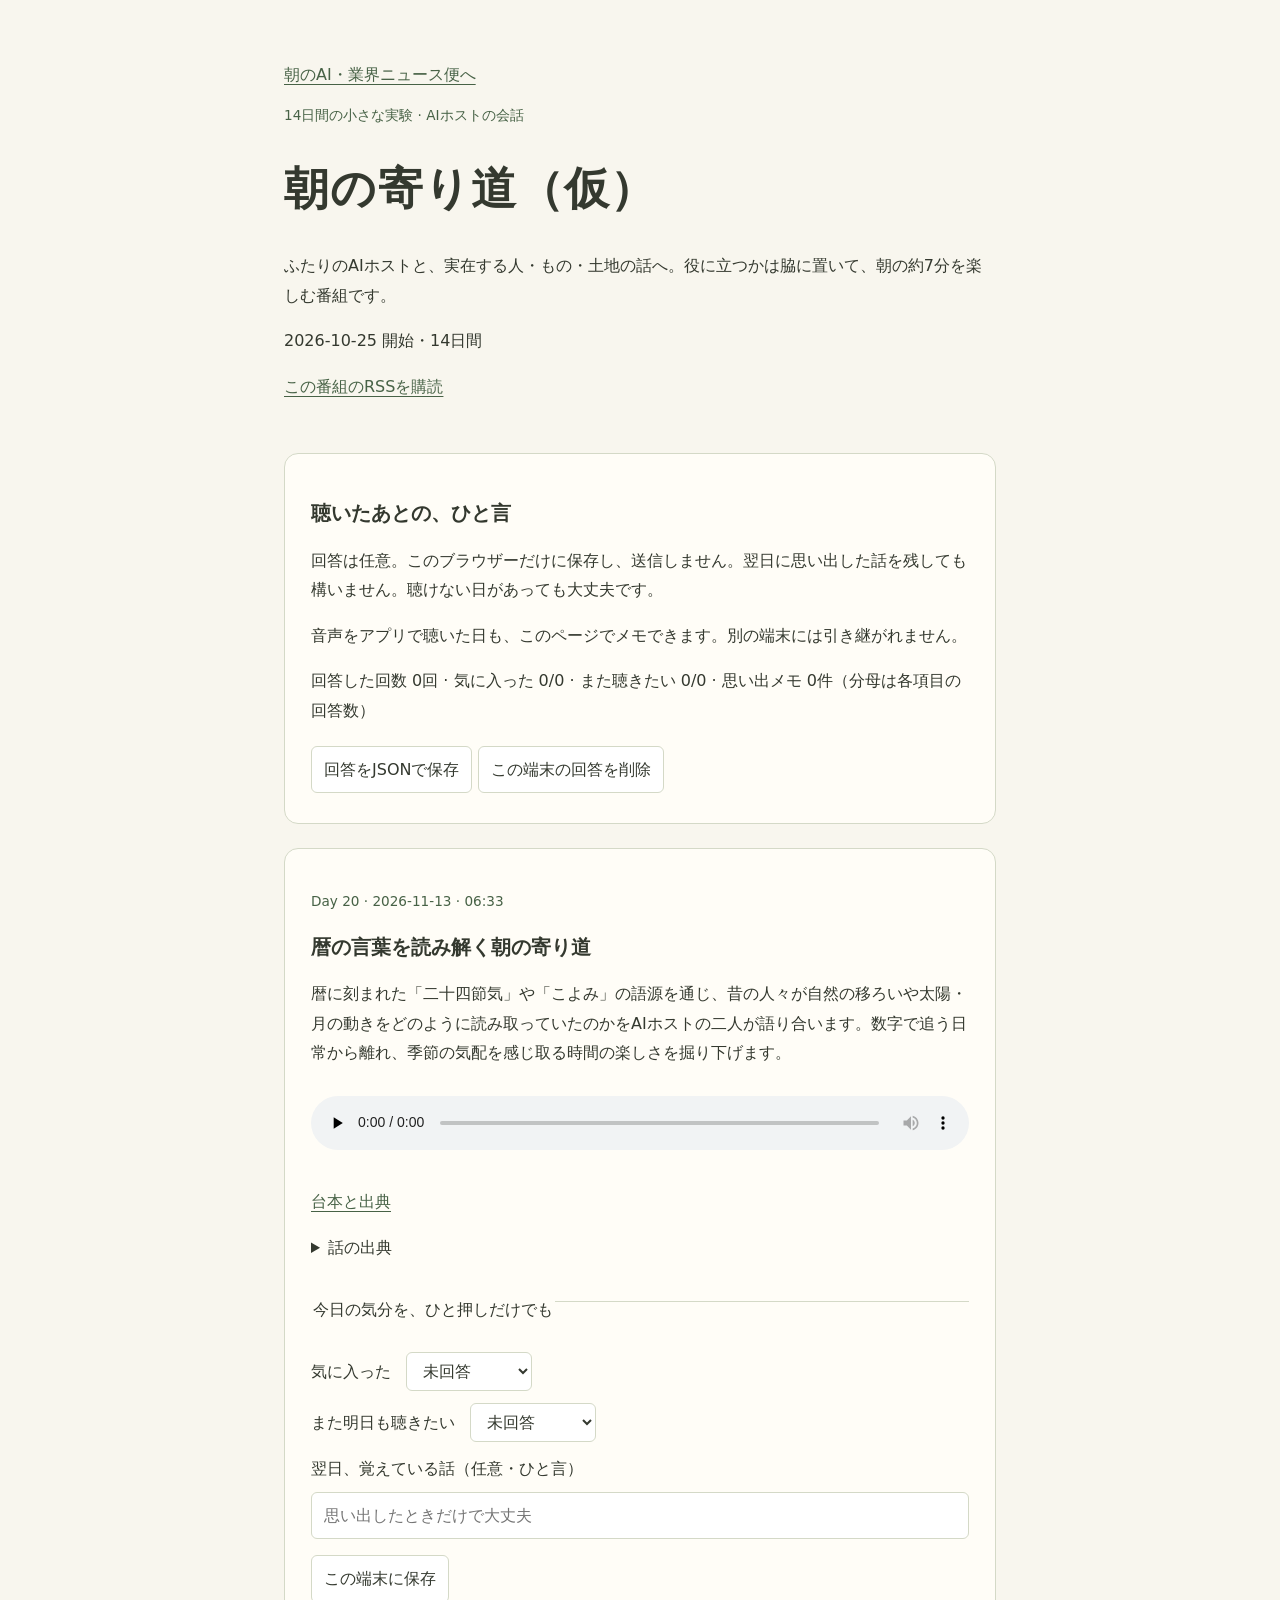
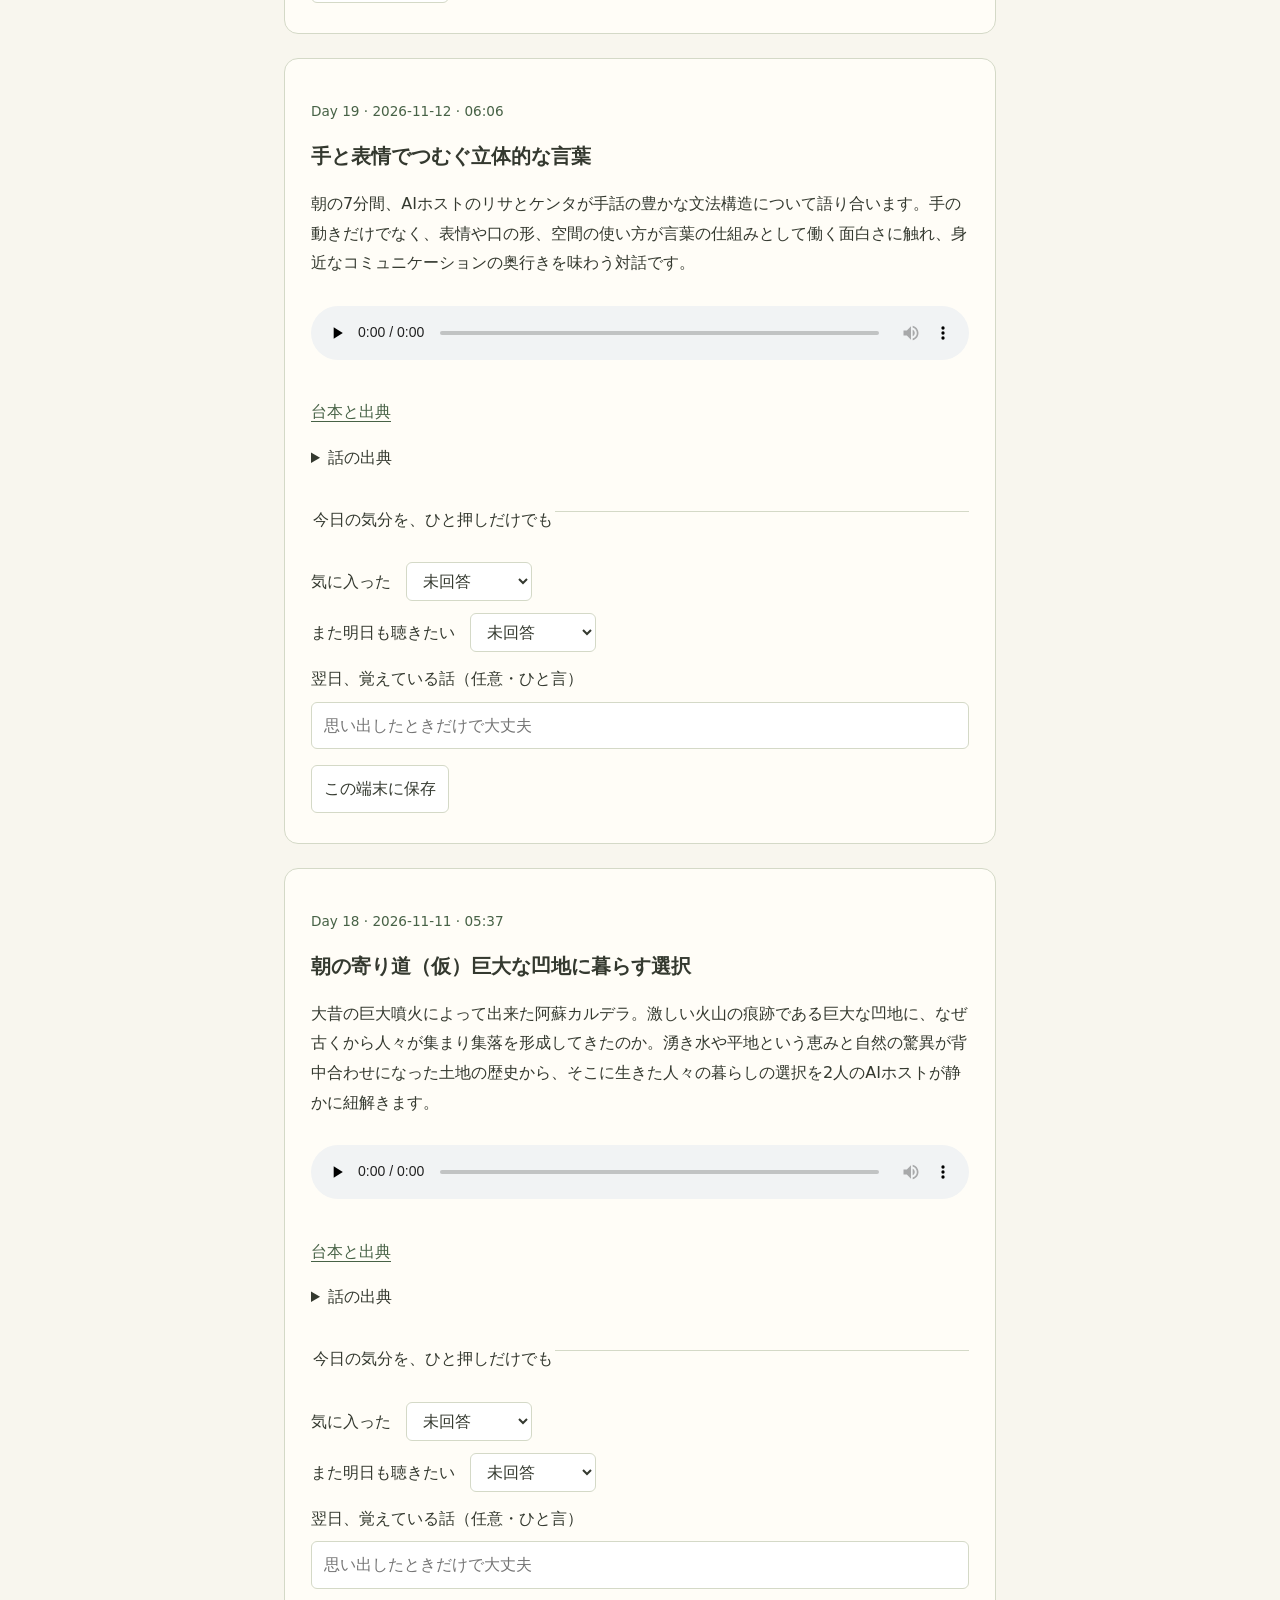
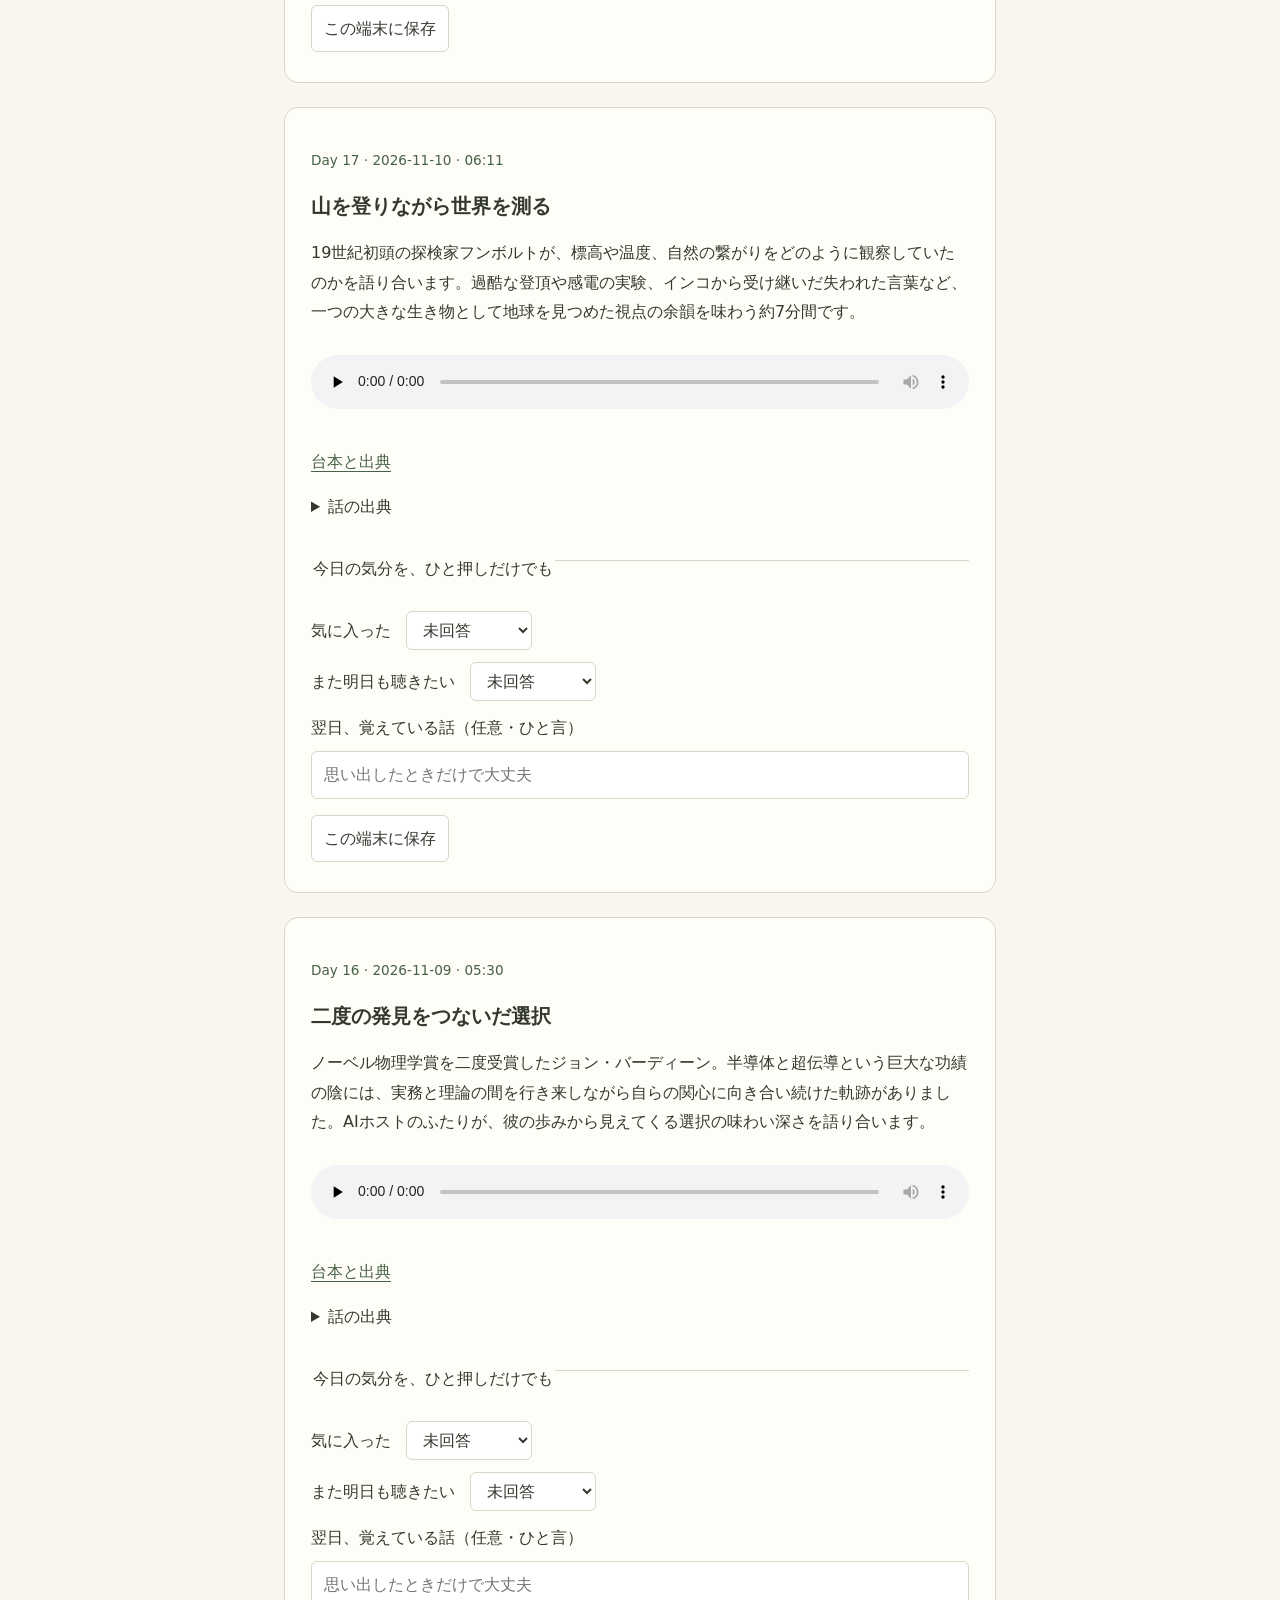
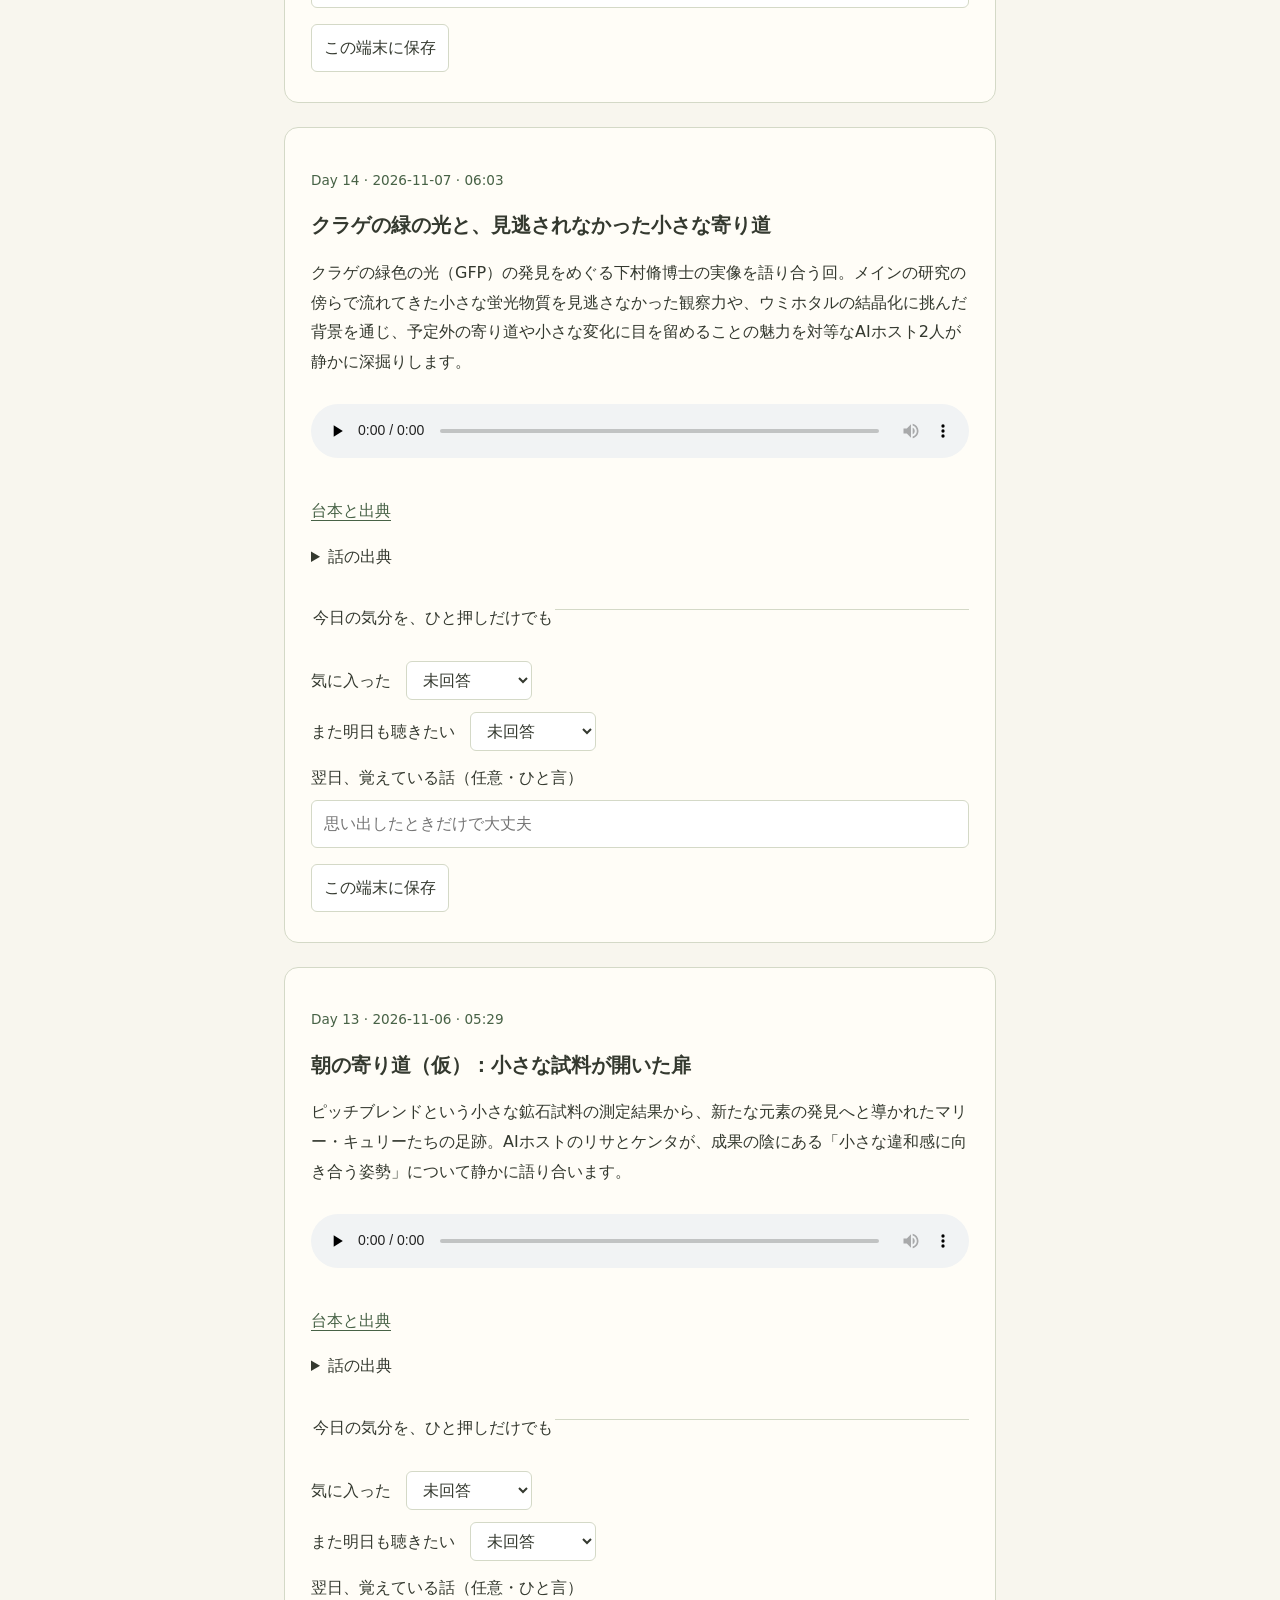
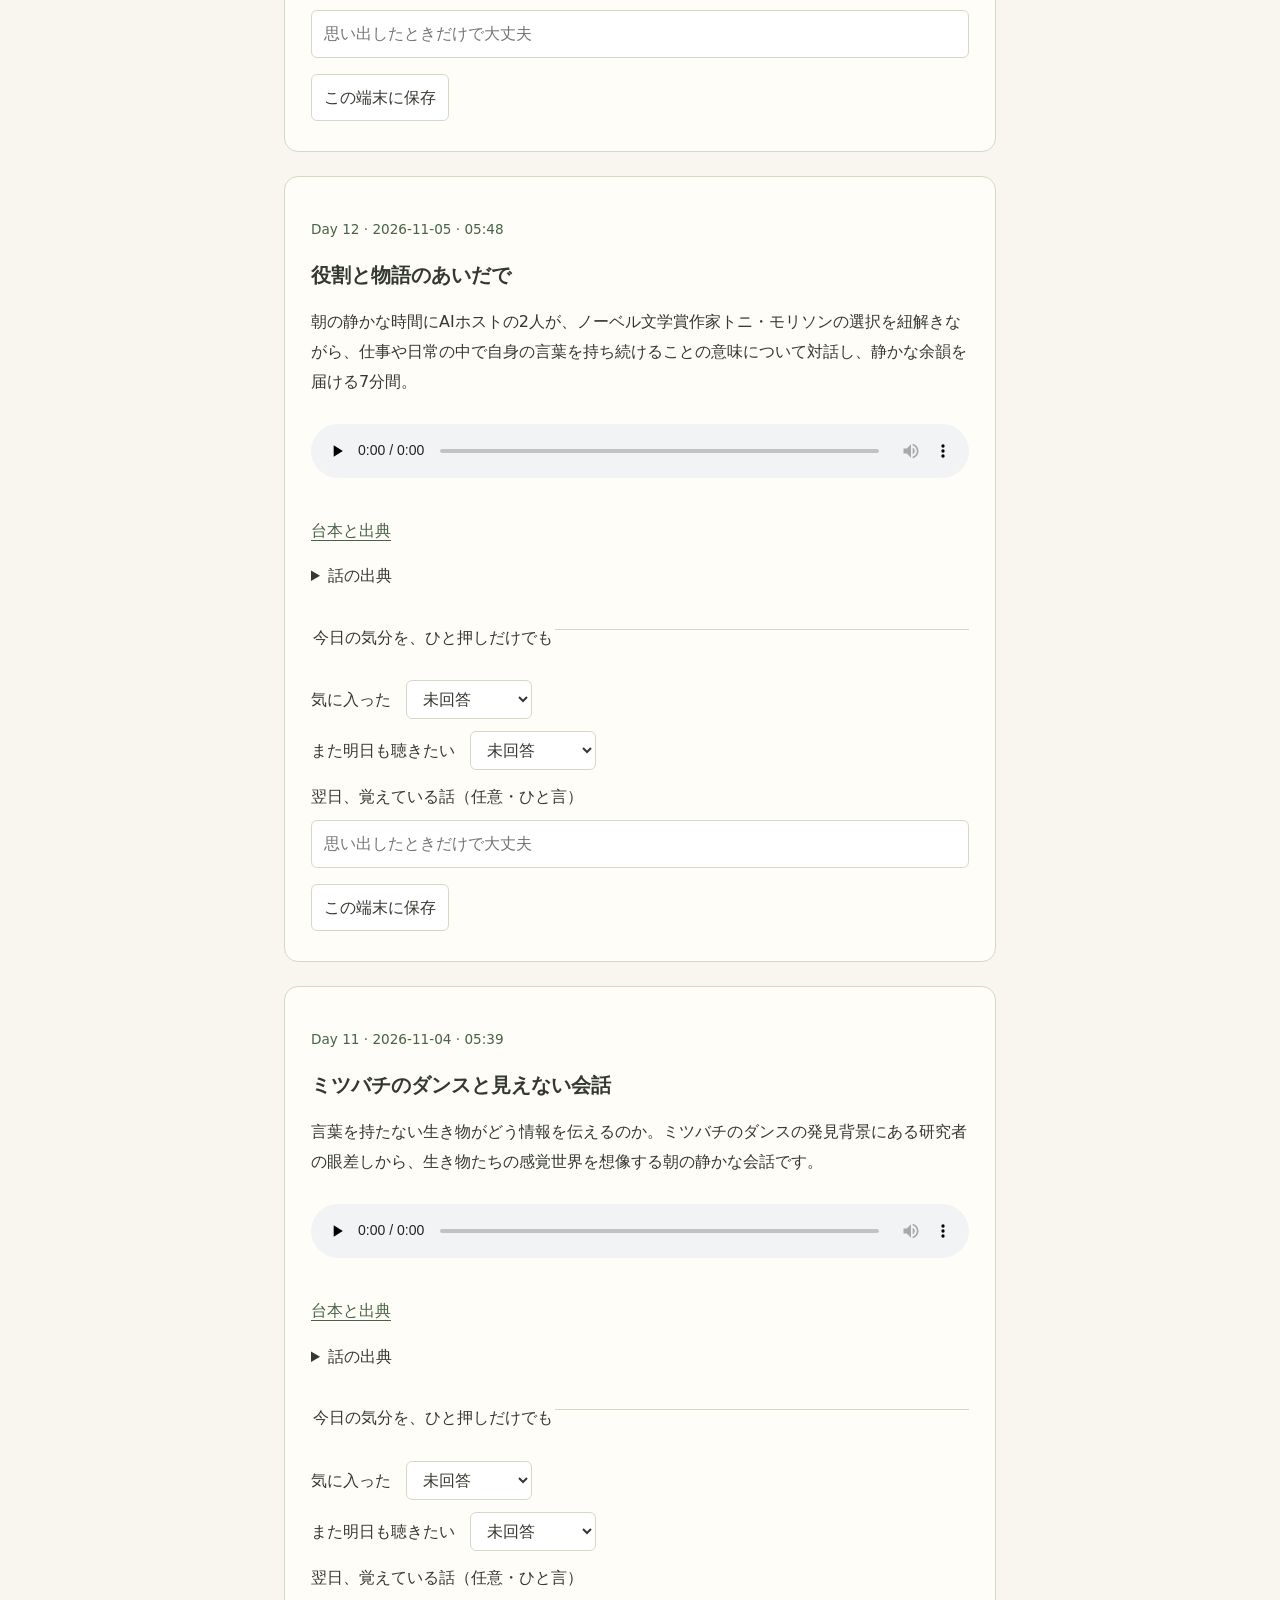
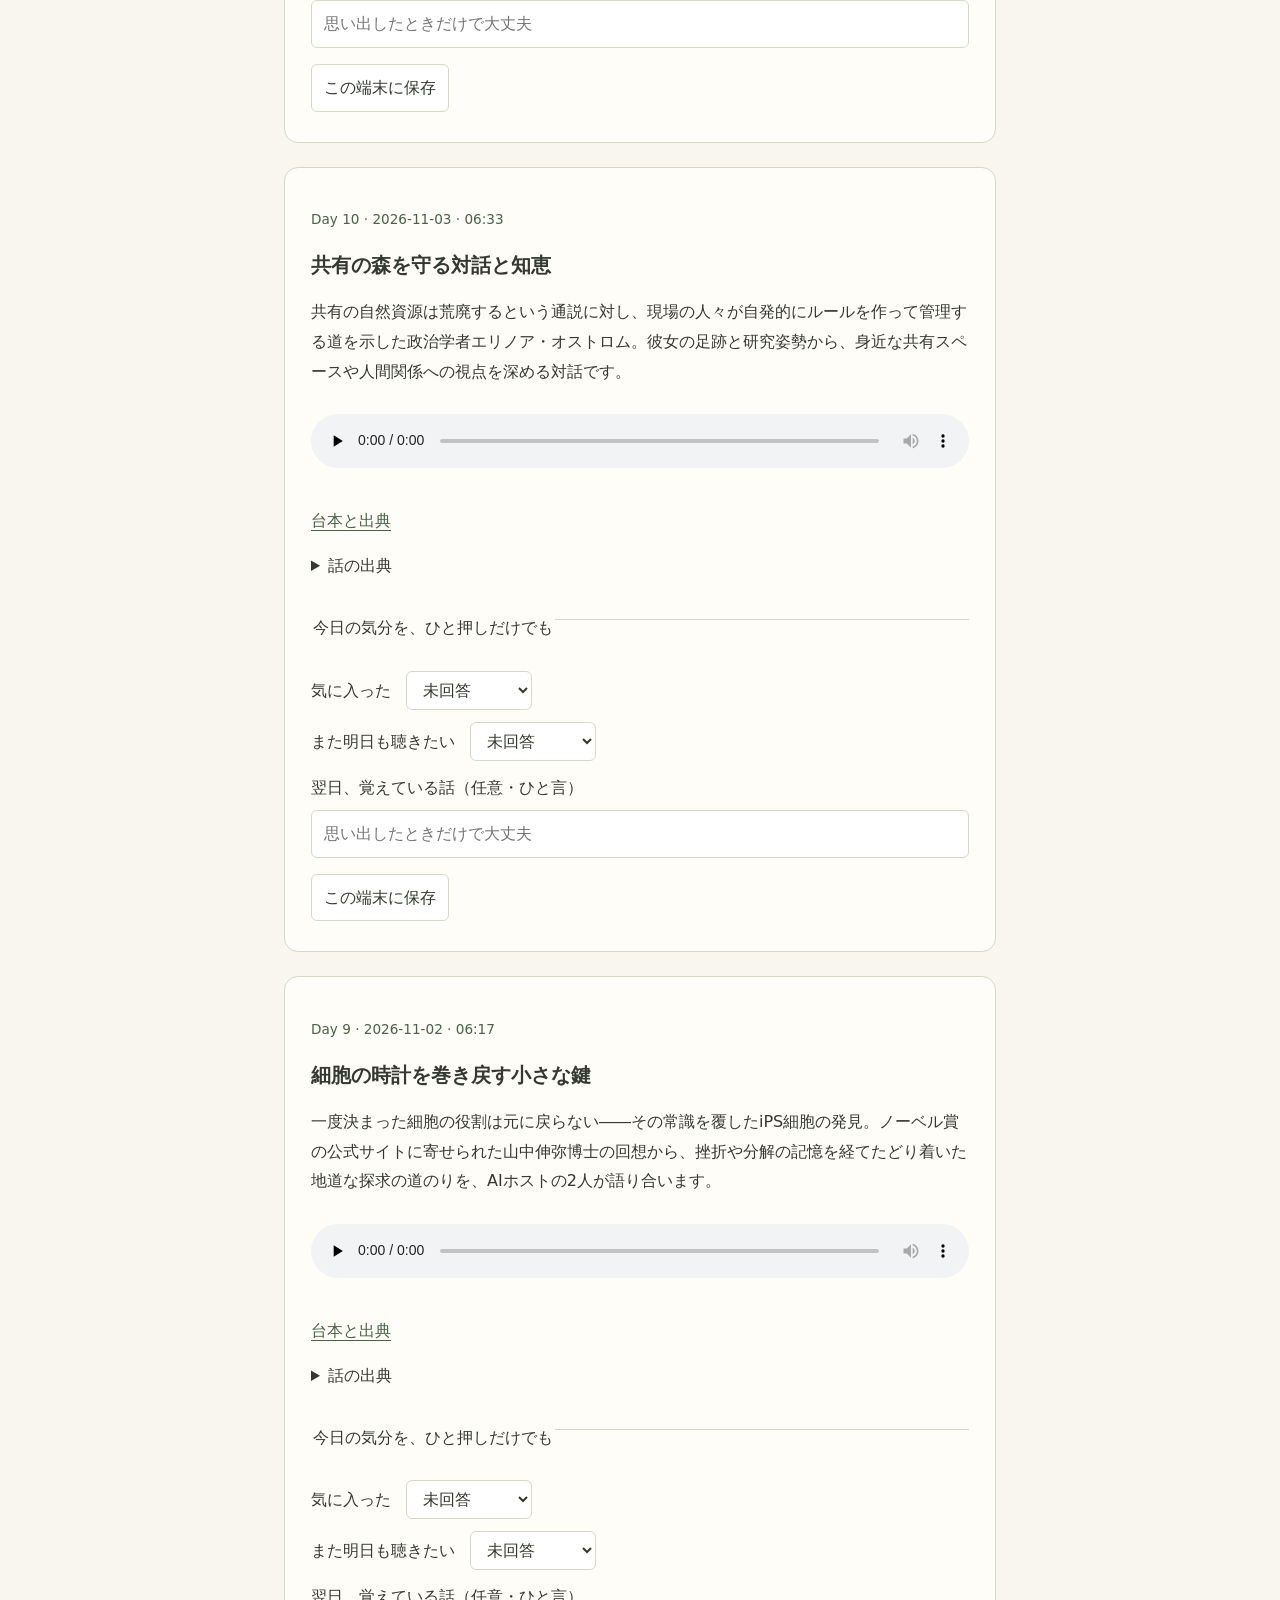
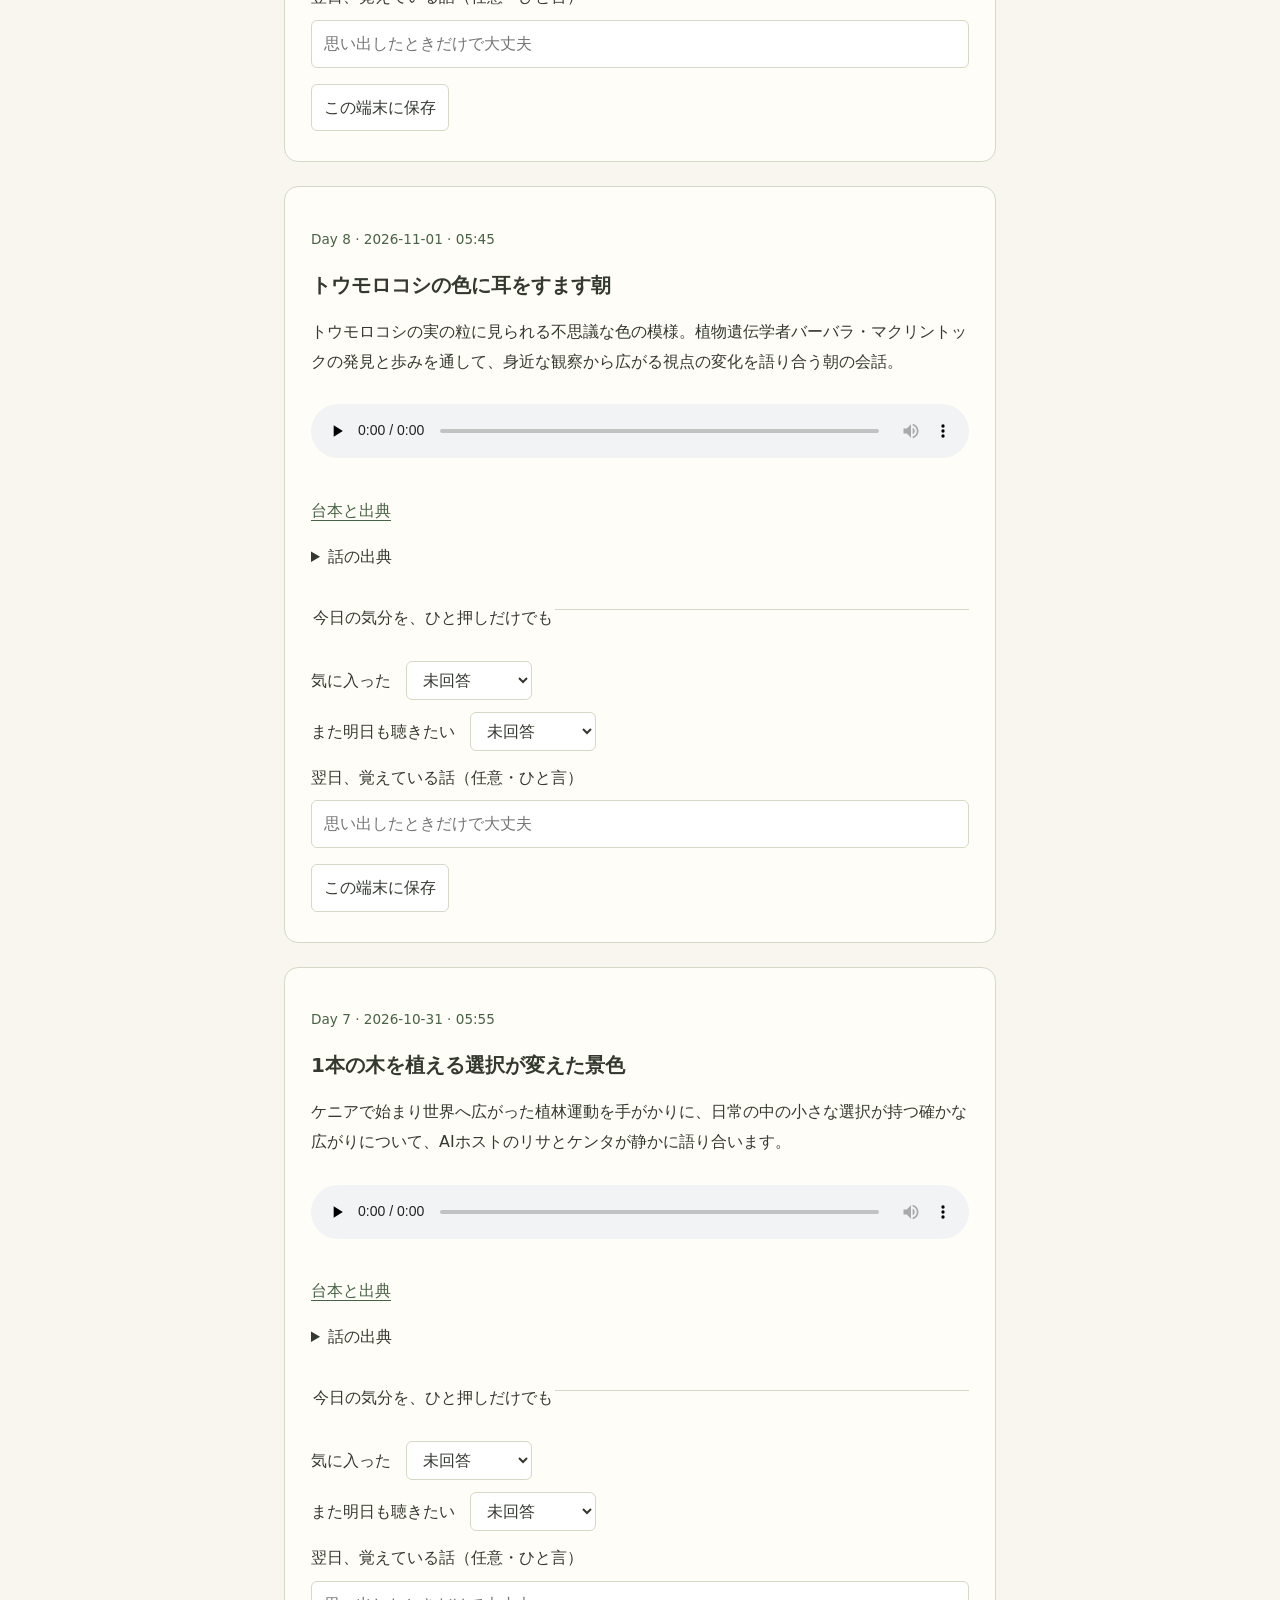
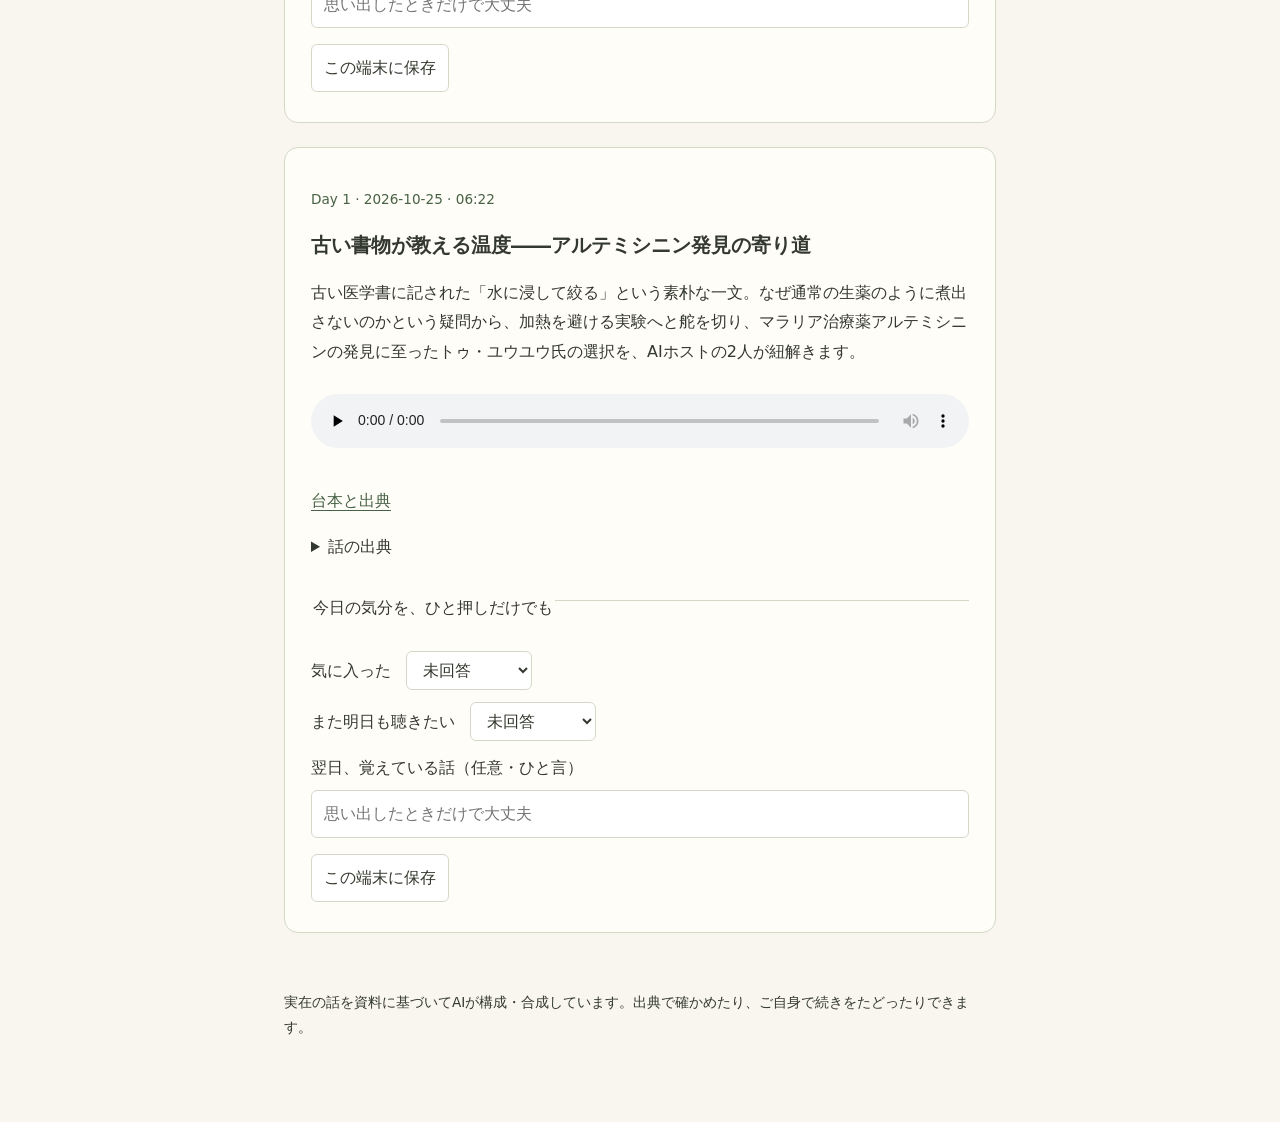
==== commit 20e2afbd: "Generate morning detour episode" ====
--- a/docs/detour/index.html
+++ b/docs/detour/index.html
@@ -8,7 +8,16 @@
 <p>音声をアプリで聴いた日も、このページでメモできます。別の端末には引き継がれません。</p>
 <p id="feedback-summary" aria-live="polite"></p><button id="export-feedback" type="button">回答をJSONで保存</button> <button id="clear-feedback" type="button">この端末の回答を削除</button>
 <output id="storage-status" aria-live="polite"></output></section>
-<section aria-label="エピソード"><article data-episode="2026-11-12"><p class="day">Day 19 · 2026-11-12 · 06:06</p>
+<section aria-label="エピソード"><article data-episode="2026-11-13"><p class="day">Day 20 · 2026-11-13 · 06:33</p>
+<h2>暦の言葉を読み解く朝の寄り道</h2><p>暦に刻まれた「二十四節気」や「こよみ」の語源を通じ、昔の人々が自然の移ろいや太陽・月の動きをどのように読み取っていたのかをAIホストの二人が語り合います。数字で追う日常から離れ、季節の気配を感じ取る時間の楽しさを掘り下げます。</p>
+<audio controls preload="none" src="episodes/detour-2026-11-13.mp3"></audio>
+<p><a href="episodes/2026-11-13.json">台本と出典</a></p><details><summary>話の出典</summary><ul><li><a href="https://ja.wikipedia.org/wiki/二十四節気" rel="noopener">Wikipedia 日本語版</a></li><li><a href="https://ja.wikipedia.org/wiki/暦" rel="noopener">Wikipedia 日本語版</a></li></ul></details>
+<form data-feedback="2026-11-13"><fieldset><legend>今日の気分を、ひと押しだけでも</legend>
+<label>気に入った <select name="liked"><option value="">未回答</option><option value="yes">はい</option><option value="neutral">どちらとも</option><option value="no">いいえ</option></select></label>
+<label>また明日も聴きたい <select name="again"><option value="">未回答</option><option value="yes">はい</option><option value="neutral">どちらとも</option><option value="no">いいえ</option></select></label>
+<label>翌日、覚えている話（任意・ひと言）<input name="remembered" maxlength="160" placeholder="思い出したときだけで大丈夫"></label>
+<button type="submit">この端末に保存</button><output aria-live="polite"></output></fieldset></form></article>
+<article data-episode="2026-11-12"><p class="day">Day 19 · 2026-11-12 · 06:06</p>
 <h2>手と表情でつむぐ立体的な言葉</h2><p>朝の7分間、AIホストのリサとケンタが手話の豊かな文法構造について語り合います。手の動きだけでなく、表情や口の形、空間の使い方が言葉の仕組みとして働く面白さに触れ、身近なコミュニケーションの奥行きを味わう対話です。</p>
 <audio controls preload="none" src="episodes/detour-2026-11-12.mp3"></audio>
 <p><a href="episodes/2026-11-12.json">台本と出典</a></p><details><summary>話の出典</summary><ul><li><a href="https://ja.wikipedia.org/wiki/日本手話" rel="noopener">Wikipedia 日本語版</a></li><li><a href="https://ja.wikipedia.org/wiki/手話" rel="noopener">Wikipedia 日本語版</a></li></ul></details>
